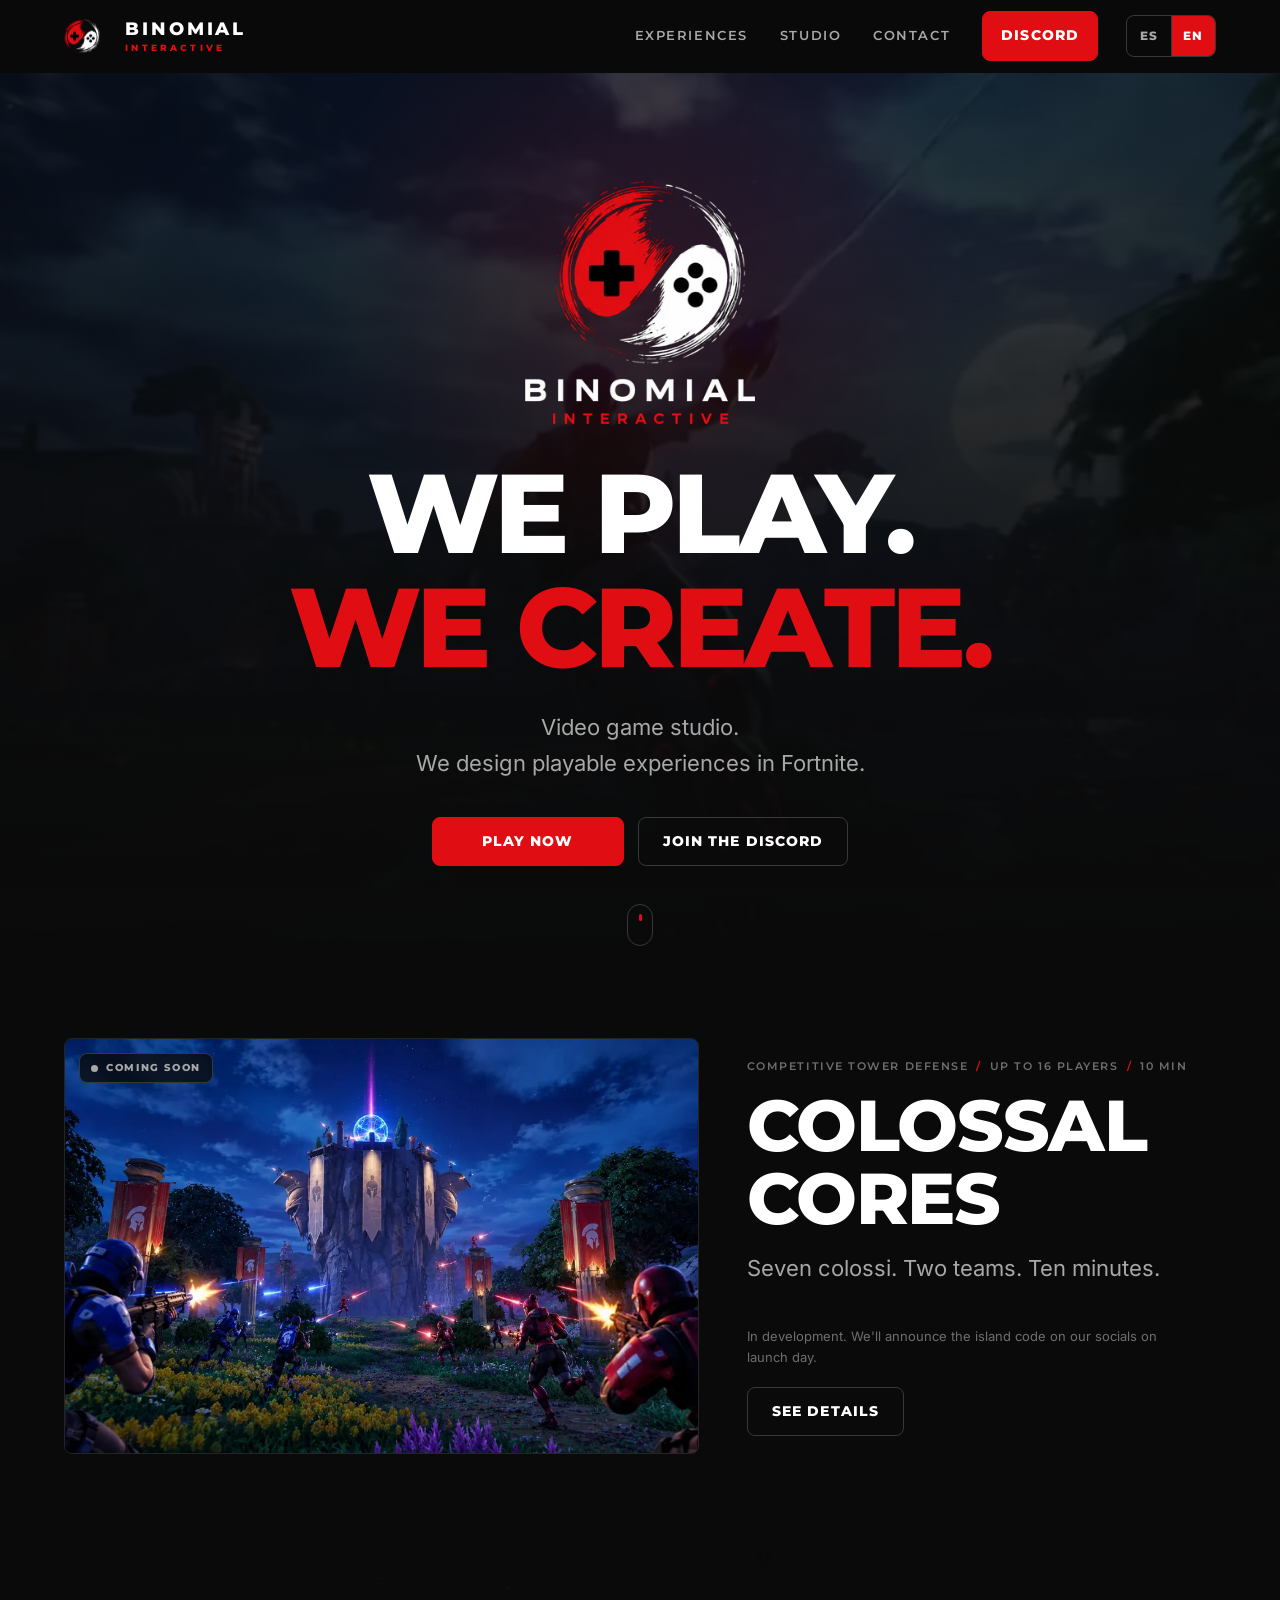
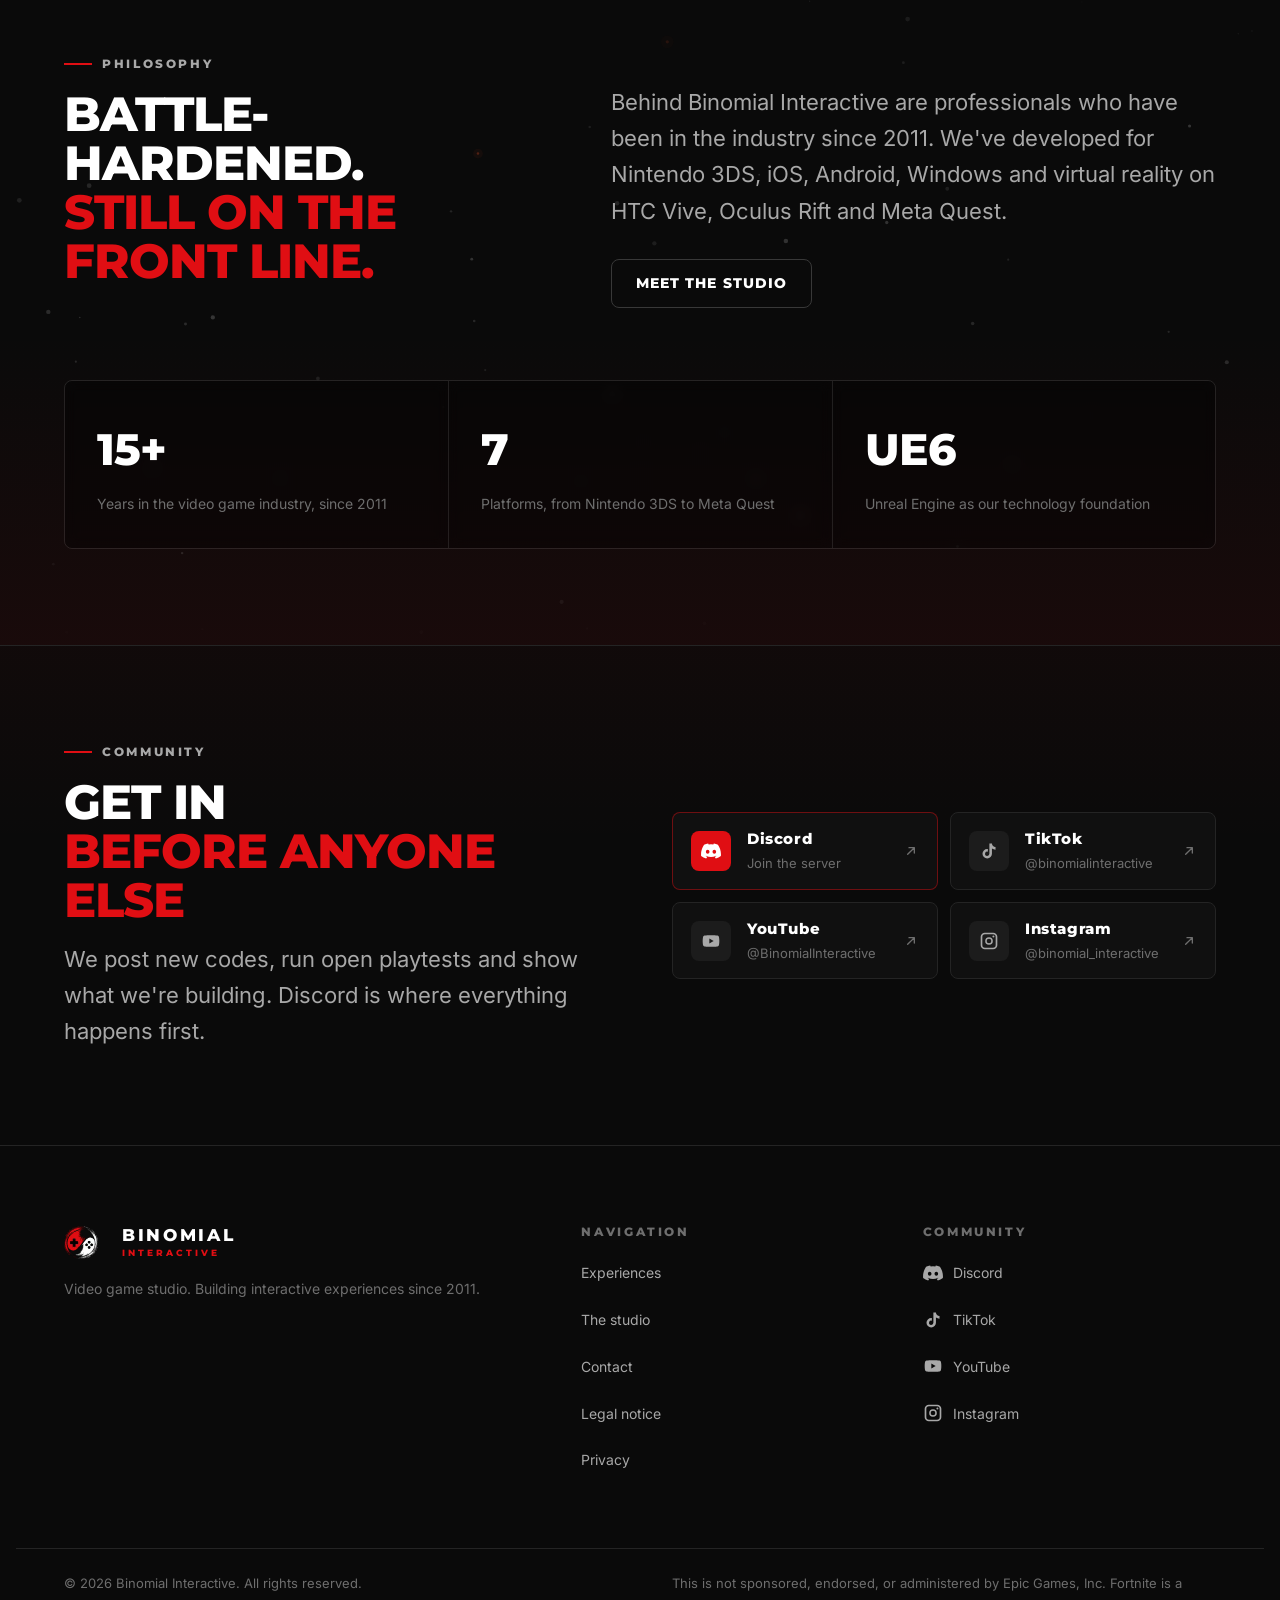
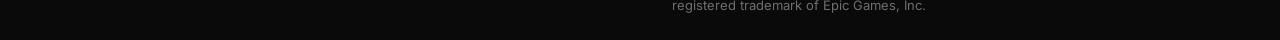
==== en/index.html @ c0b1c57b "Despliegue inicial en GitHub Pages" ====
<!DOCTYPE html><html lang="en"> <head><meta charset="utf-8"><meta name="viewport" content="width=device-width, initial-scale=1"><link rel="icon" href="/favicon.ico" sizes="32x32"><link rel="icon" href="/icon-512.png" type="image/png" sizes="512x512"><link rel="apple-touch-icon" href="/apple-touch-icon.png"><link rel="manifest" href="/site.webmanifest"><link rel="sitemap" href="/sitemap-index.xml"><meta name="generator" content="Astro v5.18.2"><title>Binomial Interactive — We play. We create.</title><meta name="description" content="Binomial Interactive is a video game studio made up of professionals working in the industry since 2011. We create playable experiences and islands in Fortnite."><link rel="canonical" href="https://binomialinteractive.com/en/"><link rel="alternate" hreflang="es" href="https://binomialinteractive.com/"><link rel="alternate" hreflang="en" href="https://binomialinteractive.com/en/"><link rel="alternate" hreflang="x-default" href="https://binomialinteractive.com/"><meta property="og:type" content="website"><meta property="og:site_name" content="Binomial Interactive"><meta property="og:locale" content="en_US"><meta property="og:title" content="Binomial Interactive — We play. We create."><meta property="og:description" content="Binomial Interactive is a video game studio made up of professionals working in the industry since 2011. We create playable experiences and islands in Fortnite."><meta property="og:url" content="https://binomialinteractive.com/en/"><meta property="og:image" content="https://binomialinteractive.com/og-default.jpg"><meta property="og:image:width" content="1200"><meta property="og:image:height" content="630"><meta property="og:image:alt" content="Binomial Interactive — We play. We create."><meta name="twitter:card" content="summary_large_image"><meta name="twitter:title" content="Binomial Interactive — We play. We create."><meta name="twitter:description" content="Binomial Interactive is a video game studio made up of professionals working in the industry since 2011. We create playable experiences and islands in Fortnite."><meta name="twitter:image" content="https://binomialinteractive.com/og-default.jpg"><meta name="theme-color" content="#0a0a0a"><script type="application/ld+json">{"@context":"https://schema.org","@type":"Organization","name":"Binomial Interactive","url":"https://binomialinteractive.com/en/","logo":"https://binomialinteractive.com/icon-512.png","description":"Binomial Interactive is a video game studio made up of professionals working in the industry since 2011. We create playable experiences and islands in Fortnite.","sameAs":["https://discord.gg/s6faMpGbCy","https://www.tiktok.com/@binomialinteractive","https://www.youtube.com/@BinomialInteractive","https://www.instagram.com/binomial_interactive/"]}</script><link rel="stylesheet" href="/_astro/aviso-legal.C3lJEKFS.css">
<style>.notice[data-astro-cid-3bkqq7wx]{background:#d8a02a17;border-bottom:1px solid rgba(216,160,42,.28);color:#f0c36a;font-size:.8125rem}.notice__inner[data-astro-cid-3bkqq7wx]{padding-block:.625rem;text-align:center;line-height:1.5}.notice[data-astro-cid-3bkqq7wx] strong[data-astro-cid-3bkqq7wx]{color:#ffd98a}code[data-astro-cid-3bkqq7wx]{font-size:.9em;padding:.05em .3em;border-radius:3px;background:#ffffff12}.com[data-astro-cid-zer2owmz]{border-top:1px solid var(--c-border);background:linear-gradient(180deg,rgba(224,14,19,.03),transparent 40%)}.com__inner[data-astro-cid-zer2owmz]{display:grid;gap:clamp(2rem,5vw,4rem);align-items:center}.com__text[data-astro-cid-zer2owmz]{display:flex;flex-direction:column;gap:1rem}.com__title[data-astro-cid-zer2owmz]{font-size:var(--fs-h2);text-transform:uppercase}.com__list[data-astro-cid-zer2owmz]{list-style:none;margin:0;padding:0;display:grid;gap:.75rem}.com__link[data-astro-cid-zer2owmz]{display:flex;align-items:center;gap:1rem;min-height:68px;padding:.875rem 1.125rem;border:1px solid var(--c-border);border-radius:var(--radius-lg);background:var(--c-bg-raised);transition:border-color .2s var(--ease),background .2s var(--ease),transform .2s var(--ease)}.com__link[data-astro-cid-zer2owmz]:hover{border-color:var(--c-accent);background:var(--c-bg-overlay);transform:translate(3px)}.com__icon[data-astro-cid-zer2owmz]{display:grid;place-items:center;width:40px;height:40px;flex:none;border-radius:var(--radius);background:#ffffff0d;color:var(--c-text-muted);transition:background .2s var(--ease),color .2s var(--ease)}.com__link[data-astro-cid-zer2owmz]:hover .com__icon[data-astro-cid-zer2owmz]{background:var(--c-accent);color:#fff}.com__meta[data-astro-cid-zer2owmz]{display:flex;flex-direction:column;gap:.1rem;min-width:0}.com__meta[data-astro-cid-zer2owmz] b[data-astro-cid-zer2owmz]{font-family:var(--font-display);font-size:.9375rem;font-weight:700;letter-spacing:.04em}.com__meta[data-astro-cid-zer2owmz] span[data-astro-cid-zer2owmz]{font-size:.8125rem;color:var(--c-text-dim);overflow:hidden;text-overflow:ellipsis;white-space:nowrap}.com__arrow[data-astro-cid-zer2owmz]{margin-left:auto;flex:none;color:var(--c-text-dim);transition:color .2s var(--ease)}.com__link[data-astro-cid-zer2owmz]:hover .com__arrow[data-astro-cid-zer2owmz]{color:var(--c-accent-hot)}.com__item--primary[data-astro-cid-zer2owmz] .com__link[data-astro-cid-zer2owmz]{border-color:#e00e1373}.com__item--primary[data-astro-cid-zer2owmz] .com__icon[data-astro-cid-zer2owmz]{background:var(--c-accent);color:#fff}@media(min-width:56rem){.com__inner[data-astro-cid-zer2owmz]{grid-template-columns:1fr 1fr}}@media(min-width:78rem){.com__list[data-astro-cid-zer2owmz]{grid-template-columns:repeat(2,minmax(0,1fr))}.com__list[data-astro-cid-zer2owmz]:has(>li:last-child:nth-child(odd)) .com__item--primary[data-astro-cid-zer2owmz]{grid-column:1 / -1}}
</style>
<link rel="stylesheet" href="/_astro/index.DWLeGtdw.css">
<style>:where([data-astro-image]){object-fit:var(--fit);object-position:var(--pos);height:auto}:where([data-astro-image=full-width]){width:100%}:where([data-astro-image=constrained]){max-width:100%}
</style>
<link rel="stylesheet" href="/_astro/index.DV5_94qG.css"></head> <body> <header class="header" data-header data-astro-cid-3ef6ksr2> <a class="skip" href="#main" data-astro-cid-3ef6ksr2>Skip to content</a> <div class="header__inner wrap" data-astro-cid-3ef6ksr2> <a href="/en/" class="header__brand" aria-label="Binomial Interactive — home" data-astro-cid-3ef6ksr2> <span class="logo" style="--logo-size:36px" data-astro-cid-tvrurpns> <img src="/_astro/isotipo-binomial.BStn-CfJ_Z2ci9l8.webp" srcset="/_astro/isotipo-binomial.BStn-CfJ_Z2ci9l8.webp 1x, /_astro/isotipo-binomial.BStn-CfJ_2q18jy.webp 2x" alt loading="eager" data-astro-cid-tvrurpns="true" decoding="async" fetchpriority="auto" width="72" height="72" class="logo__mark"> <span class="logo__text" data-astro-cid-tvrurpns> <span class="logo__name" data-astro-cid-tvrurpns>Binomial</span> <span class="logo__sub" data-astro-cid-tvrurpns>Interactive</span> </span> </span>  </a> <div class="header__actions" data-astro-cid-3ef6ksr2> <nav class="header__nav" aria-label="Main" data-astro-cid-3ef6ksr2> <a href="/en/experiences" class="header__link" data-astro-cid-3ef6ksr2> Experiences </a><a href="/en/studio" class="header__link" data-astro-cid-3ef6ksr2> Studio </a><a href="/en/studio#contact" class="header__link" data-astro-cid-3ef6ksr2> Contact </a> <a class="btn btn--primary header__cta" href="https://discord.gg/s6faMpGbCy" target="_blank" rel="noopener" data-astro-cid-3ef6ksr2>
Discord
</a> </nav> <nav class="lang" aria-label="Language" data-astro-cid-r2b4e7hz> <a class="lang__link" href="/" hreflang="es" lang="es" title="Español" data-astro-cid-r2b4e7hz> <span aria-hidden="true" data-astro-cid-r2b4e7hz>ES</span> <span class="visually-hidden" data-astro-cid-r2b4e7hz>Español</span> </a><a class="lang__link" href="/en/" hreflang="en" lang="en" aria-current="true" title="English" data-astro-cid-r2b4e7hz> <span aria-hidden="true" data-astro-cid-r2b4e7hz>EN</span> <span class="visually-hidden" data-astro-cid-r2b4e7hz>English</span> </a> </nav>  <button class="header__burger" type="button" data-menu-toggle aria-expanded="false" aria-controls="menu-movil" data-astro-cid-3ef6ksr2> <span class="visually-hidden" data-astro-cid-3ef6ksr2>Open menu</span> <span class="header__burger-bars" aria-hidden="true" data-astro-cid-3ef6ksr2></span> </button> </div> </div> <div class="menu" id="menu-movil" data-menu hidden data-astro-cid-3ef6ksr2> <nav class="menu__nav" aria-label="Main (mobile)" data-astro-cid-3ef6ksr2> <a href="/en/experiences" class="menu__link" data-astro-cid-3ef6ksr2>Experiences</a><a href="/en/studio" class="menu__link" data-astro-cid-3ef6ksr2>Studio</a><a href="/en/studio#contact" class="menu__link" data-astro-cid-3ef6ksr2>Contact</a> <a class="btn btn--primary menu__cta" href="https://discord.gg/s6faMpGbCy" target="_blank" rel="noopener" data-astro-cid-3ef6ksr2> Join the Discord </a> </nav> </div> </header>  <script type="module">const r=document.querySelector("[data-header]"),e=document.querySelector("[data-menu-toggle]"),t=document.querySelector("[data-menu]"),a=()=>{r&&r.toggleAttribute("data-scrolled",window.scrollY>8)};a();window.addEventListener("scroll",a,{passive:!0});const n=()=>{!e||!t||(e.setAttribute("aria-expanded","false"),t.hidden=!0,document.body.classList.remove("is-locked"))};e?.addEventListener("click",()=>{if(!t)return;e.getAttribute("aria-expanded")==="true"?n():(e.setAttribute("aria-expanded","true"),t.hidden=!1,document.body.classList.add("is-locked"))});t?.querySelectorAll("a").forEach(d=>d.addEventListener("click",n));document.addEventListener("keydown",d=>d.key==="Escape"&&n());matchMedia("(min-width: 62rem)").addEventListener("change",n);</script> <main id="main">   <section class="hero" data-astro-cid-bbe6dxrz> <div class="hero__bg" aria-hidden="true" data-astro-cid-bbe6dxrz> <video class="hero__video" autoplay muted loop playsinline preload="metadata" poster="/media/hero-poster.jpg?v=20261106b" data-astro-cid-bbe6dxrz> <source src="/media/hero-loop.mp4?v=20261106b" type="video/mp4" data-astro-cid-bbe6dxrz> </video> <div class="hero__scrim" data-astro-cid-bbe6dxrz></div> <div class="hero__glow" data-astro-cid-bbe6dxrz></div> </div> <div class="wrap hero__inner" data-astro-cid-bbe6dxrz> <img src="/_astro/logo-binomial.VZTL8Tnk_1DSrHl.webp" srcset="/_astro/logo-binomial.VZTL8Tnk_2OVrd.webp 280w, /_astro/logo-binomial.VZTL8Tnk_Z3zMWs.webp 560w" alt="Binomial Interactive" sizes="(min-width: 48rem) 280px, 200px" loading="eager" fetchpriority="high" data-astro-cid-bbe6dxrz="true" decoding="async" width="874" height="923" class="hero__logo"> <h1 class="hero__claim" data-astro-cid-bbe6dxrz> We play.<br data-astro-cid-bbe6dxrz> <span class="accent" data-astro-cid-bbe6dxrz>We create.</span> </h1>  <p class="hero__sub lead" data-astro-cid-bbe6dxrz>Video game studio.<br data-astro-cid-bbe6dxrz>We design playable experiences in Fortnite.</p> <div class="hero__actions" data-astro-cid-bbe6dxrz> <a class="btn btn--primary" href="/en/experiences" data-astro-cid-bbe6dxrz> Play now </a> <a class="btn" href="https://discord.gg/s6faMpGbCy" target="_blank" rel="noopener" data-astro-cid-bbe6dxrz> Join the Discord </a> </div> </div> <a class="hero__scroll" href="#destacado" aria-label="Go to the featured island" data-astro-cid-bbe6dxrz> <span data-astro-cid-bbe6dxrz></span> </a> </section>  <section class="feat section" id="destacado" data-astro-cid-64h7bkh5>  <div class="wrap" data-astro-cid-64h7bkh5> <div class="feat__grid" data-astro-cid-64h7bkh5> <div class="feat__media reveal" data-slider data-astro-cid-64h7bkh5> <a class="feat__hit" href="/en/experiences" data-astro-cid-64h7bkh5> <span class="visually-hidden" data-astro-cid-64h7bkh5>View the Colossal Cores page</span> </a> <div class="feat__track" data-slider-track data-astro-cid-64h7bkh5> <div class="feat__slide" data-astro-cid-64h7bkh5> <img src="/_astro/colossal-cores-cover.Cx8K1wTJ_Z1oxkl7.webp" srcset="/_astro/colossal-cores-cover.Cx8K1wTJ_ZWCOE7.webp 600w, /_astro/colossal-cores-cover.Cx8K1wTJ_t0q8s.webp 1200w, /_astro/colossal-cores-cover.Cx8K1wTJ_17r82n.webp 1600w" alt="Colossal Cores island image" sizes="(min-width: 62rem) 58vw, 100vw" loading="lazy" data-astro-cid-64h7bkh5="true" decoding="async" fetchpriority="auto" width="1671" height="941" class="feat__img"> </div> </div>  <span class="feat__live feat__live--soon" data-astro-cid-64h7bkh5> <i aria-hidden="true" data-astro-cid-64h7bkh5></i>Coming soon </span> </div> <div class="feat__info reveal" data-astro-cid-64h7bkh5> <p class="feat__meta" data-astro-cid-64h7bkh5> <span data-astro-cid-64h7bkh5>Competitive tower defense</span> <span aria-hidden="true" class="accent" data-astro-cid-64h7bkh5>/</span> <span data-astro-cid-64h7bkh5>Up to 16 players</span> <span aria-hidden="true" class="accent" data-astro-cid-64h7bkh5>/</span><span data-astro-cid-64h7bkh5>10 min</span> </p> <h2 class="feat__title" data-astro-cid-64h7bkh5>Colossal Cores</h2>  <p class="feat__tagline" data-astro-cid-64h7bkh5>Seven colossi. Two teams. Ten minutes.</p>  <div class="feat__countdown" data-astro-cid-64h7bkh5> <div class="countdown countdown--sm countdown--start" data-countdown="2026-11-13T20:00:00+01:00" role="timer" aria-label="Countdown to launch" hidden data-astro-cid-rice64zl> <div class="countdown__unit" data-astro-cid-rice64zl> <span class="countdown__tile" data-astro-cid-rice64zl> <span class="countdown__num" data-unit="days" data-text="00" data-astro-cid-rice64zl>00</span> </span> <span class="countdown__label" data-astro-cid-rice64zl>days</span> </div> <span class="countdown__sep" aria-hidden="true" data-astro-cid-rice64zl>:</span><div class="countdown__unit" data-astro-cid-rice64zl> <span class="countdown__tile" data-astro-cid-rice64zl> <span class="countdown__num" data-unit="hours" data-text="00" data-astro-cid-rice64zl>00</span> </span> <span class="countdown__label" data-astro-cid-rice64zl>hours</span> </div> <span class="countdown__sep" aria-hidden="true" data-astro-cid-rice64zl>:</span><div class="countdown__unit" data-astro-cid-rice64zl> <span class="countdown__tile" data-astro-cid-rice64zl> <span class="countdown__num" data-unit="minutes" data-text="00" data-astro-cid-rice64zl>00</span> </span> <span class="countdown__label" data-astro-cid-rice64zl>min</span> </div> <span class="countdown__sep" aria-hidden="true" data-astro-cid-rice64zl>:</span><div class="countdown__unit" data-astro-cid-rice64zl> <span class="countdown__tile" data-astro-cid-rice64zl> <span class="countdown__num" data-unit="seconds" data-text="00" data-astro-cid-rice64zl>00</span> </span> <span class="countdown__label" data-astro-cid-rice64zl>sec</span> </div>  </div> <script type="module">document.querySelectorAll("[data-countdown]").forEach(o=>{const s=new Date(o.dataset.countdown).getTime(),l=o.querySelectorAll("[data-unit]");let r=!0;const n=()=>{const t=Math.floor((s-Date.now())/1e3);if(t<=0)return o.hidden=!0,!1;const i=[Math.floor(t/86400),Math.floor(t%86400/3600),Math.floor(t%3600/60),t%60];return l.forEach((e,c)=>{const a=String(i[c]).padStart(2,"0");e.textContent!==a&&(e.textContent=a,e.dataset.text=a,!r&&(e.classList.remove("is-glitch"),e.offsetWidth,e.classList.add("is-glitch")))}),r=!1,o.hidden=!1,!0};if(n()){const t=setInterval(()=>n()||clearInterval(t),1e3)}});</script>  </div> <p class="feat__help feat__soon" data-astro-cid-64h7bkh5> In development. We&#39;ll announce the island code on our socials on launch day. </p> <a class="btn feat__more" href="/en/experiences" data-astro-cid-64h7bkh5>See details</a> </div> </div> </div> </section> <script type="module">const m=window.matchMedia("(prefers-reduced-motion: reduce)").matches;document.querySelectorAll("[data-slider]").forEach(t=>{const r=t.querySelector("[data-slider-track]"),c=[...t.querySelectorAll("[data-slider-dot]")];if(!r||c.length<2)return;const l=c.length,n=()=>Math.round(r.scrollLeft/r.clientWidth),a=e=>r.scrollTo({left:(e+l)%l*r.clientWidth,behavior:m?"auto":"smooth"});let s=0;if(r.addEventListener("scroll",()=>{cancelAnimationFrame(s),s=requestAnimationFrame(()=>{const e=n();c.forEach((d,h)=>h===e?d.setAttribute("aria-current","true"):d.removeAttribute("aria-current"))})}),t.querySelector("[data-slider-prev]")?.addEventListener("click",()=>a(n()-1)),t.querySelector("[data-slider-next]")?.addEventListener("click",()=>a(n()+1)),c.forEach((e,d)=>e.addEventListener("click",()=>a(d))),r.addEventListener("keydown",e=>{e.key==="ArrowLeft"&&(e.preventDefault(),a(n()-1)),e.key==="ArrowRight"&&(e.preventDefault(),a(n()+1))}),m)return;let i=0,o=!1;const u=()=>{clearInterval(i),o||(i=window.setInterval(()=>!document.hidden&&a(n()+1),5e3))},v=()=>clearInterval(i),f=()=>{o=!0,v()};t.addEventListener("mouseenter",v),t.addEventListener("mouseleave",u),t.addEventListener("pointerdown",f),t.addEventListener("focusin",f),u()});</script> <section class="phi section" data-astro-cid-iaxkagjk> <canvas class="embers" aria-hidden="true" data-embers data-astro-cid-nwoirqa2></canvas> <script type="module">document.querySelectorAll("[data-embers]").forEach(o=>{const a=o.getContext("2d");if(!a)return;const c=matchMedia("(prefers-reduced-motion: reduce)").matches;let i=0,n=0,s=[];const f=e=>{const r=Math.random()<.14;return{x:Math.random()*i,y:e,vy:.12+Math.random()*.3,r:r?.9+Math.random()*1.3:.7+Math.random()*1.7,a:r?.28+Math.random()*.3:.12+Math.random()*.2,fase:Math.random()*Math.PI*2,vf:.006+Math.random()*.012,brasa:r}},g=()=>{const e=Math.min(devicePixelRatio||1,2);i=o.clientWidth,n=o.clientHeight,o.width=Math.round(i*e),o.height=Math.round(n*e),a.setTransform(e,0,0,e,0,0);const r=Math.min(60,Math.round(i*n/15e3));s=Array.from({length:r},()=>f(Math.random()*n))};let h=0;const M=(e=performance.now())=>{const r=h?Math.min(50,e-h)/16.67:1;h=e,a.clearRect(0,0,i,n);for(let l=0;l<s.length;l++){const t=s[l];c||(t.y-=t.vy*r,t.fase+=t.vf*r,t.x+=Math.sin(t.fase)*.25*r,t.y<-10&&(s[l]=f(n+10)));const y=Math.min(1,t.y/(n*.2),(n-t.y)/(n*.2)),p=t.brasa?.6+Math.sin(t.fase*6)*.4:1;a.globalAlpha=Math.max(0,t.a*y*p),a.fillStyle=t.brasa?"#ff5a2a":"#9a9a9a",a.beginPath(),a.arc(t.x,t.y,t.r,0,Math.PI*2),a.fill(),t.brasa&&(a.globalAlpha*=.18,a.beginPath(),a.arc(t.x,t.y,t.r*4,0,Math.PI*2),a.fill())}a.globalAlpha=1};let m=!1,d=0;const b=e=>{M(e),d=m&&!document.hidden?requestAnimationFrame(b):0,d||(h=0)},u=()=>{!c&&m&&!document.hidden&&!d&&(d=requestAnimationFrame(b))};new ResizeObserver(()=>{g(),M()}).observe(o),new IntersectionObserver(([e])=>{m=e.isIntersecting,u()}).observe(o),document.addEventListener("visibilitychange",u)});</script>  <div class="wrap" data-astro-cid-iaxkagjk>  <p class="eyebrow phi__eyebrow reveal" data-astro-cid-iaxkagjk>Philosophy</p> <div class="phi__grid" data-astro-cid-iaxkagjk> <div class="phi__intro reveal" data-astro-cid-iaxkagjk> <h2 class="phi__title" data-astro-cid-iaxkagjk> Battle-hardened.<br data-astro-cid-iaxkagjk> <span class="accent" data-astro-cid-iaxkagjk>Still on the front line.</span> </h2> </div> <div class="phi__body reveal" data-astro-cid-iaxkagjk> <p class="lead" data-astro-cid-iaxkagjk>Behind Binomial Interactive are professionals who have been in the industry since 2011. We&#39;ve developed for Nintendo 3DS, iOS, Android, Windows and virtual reality on HTC Vive, Oculus Rift and Meta Quest.</p> <a class="btn phi__cta" href="/en/studio" data-astro-cid-iaxkagjk>Meet the studio</a> </div> </div> <dl class="phi__stats reveal" data-astro-cid-iaxkagjk> <div class="phi__stat" data-astro-cid-iaxkagjk> <dt data-astro-cid-iaxkagjk>15+</dt> <dd data-astro-cid-iaxkagjk>Years in the video game industry, since 2011</dd> </div><div class="phi__stat" data-astro-cid-iaxkagjk> <dt data-astro-cid-iaxkagjk>7</dt> <dd data-astro-cid-iaxkagjk>Platforms, from Nintendo 3DS to Meta Quest</dd> </div><div class="phi__stat" data-astro-cid-iaxkagjk> <dt data-astro-cid-iaxkagjk>UE6</dt> <dd data-astro-cid-iaxkagjk>Unreal Engine as our technology foundation</dd> </div> </dl> </div> </section>  <section class="com section" id="comunidad" data-astro-cid-zer2owmz> <div class="wrap com__inner" data-astro-cid-zer2owmz> <div class="com__text reveal" data-astro-cid-zer2owmz> <p class="eyebrow" data-astro-cid-zer2owmz>Community</p> <h2 class="com__title" data-astro-cid-zer2owmz>Get in<br data-astro-cid-zer2owmz><span class="accent" data-astro-cid-zer2owmz>before anyone else</span></h2> <p class="lead" data-astro-cid-zer2owmz>We post new codes, run open playtests and show what we&#39;re building. Discord is where everything happens first.</p> </div> <ul class="com__list reveal" data-astro-cid-zer2owmz> <li class="com__item--primary" data-astro-cid-zer2owmz> <a class="com__link" href="https://discord.gg/s6faMpGbCy" target="_blank" rel="noopener" data-astro-cid-zer2owmz> <span class="com__icon" data-astro-cid-zer2owmz><svg viewBox="0 0 24 24" width="20" height="20" fill="currentColor" aria-hidden="true" focusable="false"><path d="M20.317 4.369A19.79 19.79 0 0 0 15.432 3a13.9 13.9 0 0 0-.617 1.269 18.29 18.29 0 0 0-5.63 0A13.2 13.2 0 0 0 8.56 3a19.74 19.74 0 0 0-4.885 1.372C.567 9.046-.272 13.6.147 18.09a19.9 19.9 0 0 0 6.056 3.058c.488-.665.922-1.372 1.296-2.114a12.9 12.9 0 0 1-2.04-.978c.171-.125.339-.256.5-.39a14.2 14.2 0 0 0 12.083 0c.163.14.331.27.5.39-.652.383-1.336.71-2.045.98.374.74.808 1.447 1.296 2.112a19.8 19.8 0 0 0 6.058-3.057c.5-5.2-.838-9.717-3.534-13.723ZM8.02 15.331c-1.183 0-2.157-1.085-2.157-2.42 0-1.332.955-2.42 2.157-2.42s2.176 1.088 2.157 2.42c0 1.335-.955 2.42-2.157 2.42Zm7.975 0c-1.183 0-2.157-1.085-2.157-2.42 0-1.332.955-2.42 2.157-2.42s2.176 1.088 2.157 2.42c0 1.335-.955 2.42-2.157 2.42Z"></path></svg></span> <span class="com__meta" data-astro-cid-zer2owmz> <b data-astro-cid-zer2owmz>Discord</b> <span data-astro-cid-zer2owmz>Join the server</span> </span> <svg class="com__arrow" viewBox="0 0 24 24" width="16" height="16" fill="none" stroke="currentColor" stroke-width="2" stroke-linecap="round" stroke-linejoin="round" aria-hidden="true" data-astro-cid-zer2owmz> <path d="M7 17 17 7M9 7h8v8" data-astro-cid-zer2owmz></path> </svg> </a> </li><li data-astro-cid-zer2owmz> <a class="com__link" href="https://www.tiktok.com/@binomialinteractive" target="_blank" rel="noopener" data-astro-cid-zer2owmz> <span class="com__icon" data-astro-cid-zer2owmz><svg viewBox="0 0 24 24" width="20" height="20" fill="currentColor" aria-hidden="true" focusable="false"><path d="M16.6 5.82A4.28 4.28 0 0 1 15.54 3h-3.09v12.4a2.59 2.59 0 0 1-2.59 2.5 2.59 2.59 0 1 1 .77-5.06V9.7a5.67 5.67 0 0 0-.77-.05 5.67 5.67 0 1 0 5.67 5.67V9.01a7.35 7.35 0 0 0 4.29 1.37V7.29a4.29 4.29 0 0 1-3.22-1.47Z"></path></svg></span> <span class="com__meta" data-astro-cid-zer2owmz> <b data-astro-cid-zer2owmz>TikTok</b> <span data-astro-cid-zer2owmz>@binomialinteractive</span> </span> <svg class="com__arrow" viewBox="0 0 24 24" width="16" height="16" fill="none" stroke="currentColor" stroke-width="2" stroke-linecap="round" stroke-linejoin="round" aria-hidden="true" data-astro-cid-zer2owmz> <path d="M7 17 17 7M9 7h8v8" data-astro-cid-zer2owmz></path> </svg> </a> </li><li data-astro-cid-zer2owmz> <a class="com__link" href="https://www.youtube.com/@BinomialInteractive" target="_blank" rel="noopener" data-astro-cid-zer2owmz> <span class="com__icon" data-astro-cid-zer2owmz><svg viewBox="0 0 24 24" width="20" height="20" fill="currentColor" aria-hidden="true" focusable="false"><path d="M21.58 7.19a2.51 2.51 0 0 0-1.77-1.78C18.25 5 12 5 12 5s-6.25 0-7.81.42A2.51 2.51 0 0 0 2.42 7.2 26.1 26.1 0 0 0 2 12a26.1 26.1 0 0 0 .42 4.81 2.51 2.51 0 0 0 1.77 1.77C5.75 19 12 19 12 19s6.25 0 7.81-.42a2.51 2.51 0 0 0 1.77-1.77A26.1 26.1 0 0 0 22 12a26.1 26.1 0 0 0-.42-4.81ZM10 15.02V8.98L15.2 12 10 15.02Z"></path></svg></span> <span class="com__meta" data-astro-cid-zer2owmz> <b data-astro-cid-zer2owmz>YouTube</b> <span data-astro-cid-zer2owmz>@BinomialInteractive</span> </span> <svg class="com__arrow" viewBox="0 0 24 24" width="16" height="16" fill="none" stroke="currentColor" stroke-width="2" stroke-linecap="round" stroke-linejoin="round" aria-hidden="true" data-astro-cid-zer2owmz> <path d="M7 17 17 7M9 7h8v8" data-astro-cid-zer2owmz></path> </svg> </a> </li><li data-astro-cid-zer2owmz> <a class="com__link" href="https://www.instagram.com/binomial_interactive/" target="_blank" rel="noopener" data-astro-cid-zer2owmz> <span class="com__icon" data-astro-cid-zer2owmz><svg viewBox="0 0 24 24" width="20" height="20" fill="currentColor" aria-hidden="true" focusable="false"><path d="M7 2h10a5 5 0 0 1 5 5v10a5 5 0 0 1-5 5H7a5 5 0 0 1-5-5V7a5 5 0 0 1 5-5ZM7.2 4A3.2 3.2 0 0 0 4 7.2v9.6A3.2 3.2 0 0 0 7.2 20h9.6a3.2 3.2 0 0 0 3.2-3.2V7.2A3.2 3.2 0 0 0 16.8 4ZM12 7.4a4.6 4.6 0 1 1 0 9.2 4.6 4.6 0 0 1 0-9.2Zm0 1.8a2.8 2.8 0 1 0 0 5.6 2.8 2.8 0 0 0 0-5.6Zm5.3-3.7a1.2 1.2 0 1 1 0 2.4 1.2 1.2 0 0 1 0-2.4Z" fill-rule="evenodd"></path></svg></span> <span class="com__meta" data-astro-cid-zer2owmz> <b data-astro-cid-zer2owmz>Instagram</b> <span data-astro-cid-zer2owmz>@binomial_interactive</span> </span> <svg class="com__arrow" viewBox="0 0 24 24" width="16" height="16" fill="none" stroke="currentColor" stroke-width="2" stroke-linecap="round" stroke-linejoin="round" aria-hidden="true" data-astro-cid-zer2owmz> <path d="M7 17 17 7M9 7h8v8" data-astro-cid-zer2owmz></path> </svg> </a> </li> </ul> </div> </section>   </main> <footer class="footer" data-astro-cid-sz7xmlte> <div class="wrap footer__inner" data-astro-cid-sz7xmlte> <div class="footer__brand" data-astro-cid-sz7xmlte> <span class="logo" style="--logo-size:34px" data-astro-cid-tvrurpns> <img src="/_astro/isotipo-binomial.BStn-CfJ_ZvyXxh.webp" srcset="/_astro/isotipo-binomial.BStn-CfJ_ZvyXxh.webp 1x, /_astro/isotipo-binomial.BStn-CfJ_14VVgh.webp 2x" alt loading="eager" data-astro-cid-tvrurpns="true" decoding="async" fetchpriority="auto" width="68" height="68" class="logo__mark"> <span class="logo__text" data-astro-cid-tvrurpns> <span class="logo__name" data-astro-cid-tvrurpns>Binomial</span> <span class="logo__sub" data-astro-cid-tvrurpns>Interactive</span> </span> </span>  <p class="footer__note" data-astro-cid-sz7xmlte> Video game studio. Building interactive experiences since 2011. </p> </div> <nav class="footer__nav" aria-label="Footer" data-astro-cid-sz7xmlte> <h2 class="footer__title" data-astro-cid-sz7xmlte>Navigation</h2> <a href="/en/experiences" data-astro-cid-sz7xmlte>Experiences</a> <a href="/en/studio" data-astro-cid-sz7xmlte>The studio</a> <a href="/en/studio#contact" data-astro-cid-sz7xmlte>Contact</a> <a href="/en/legal-notice" data-astro-cid-sz7xmlte>Legal notice</a> <a href="/en/privacy" data-astro-cid-sz7xmlte>Privacy</a> </nav> <div class="footer__nav" data-astro-cid-sz7xmlte> <h2 class="footer__title" data-astro-cid-sz7xmlte>Community</h2> <a href="https://discord.gg/s6faMpGbCy" target="_blank" rel="noopener" class="footer__social" data-astro-cid-sz7xmlte> <svg viewBox="0 0 24 24" width="20" height="20" fill="currentColor" aria-hidden="true" focusable="false"><path d="M20.317 4.369A19.79 19.79 0 0 0 15.432 3a13.9 13.9 0 0 0-.617 1.269 18.29 18.29 0 0 0-5.63 0A13.2 13.2 0 0 0 8.56 3a19.74 19.74 0 0 0-4.885 1.372C.567 9.046-.272 13.6.147 18.09a19.9 19.9 0 0 0 6.056 3.058c.488-.665.922-1.372 1.296-2.114a12.9 12.9 0 0 1-2.04-.978c.171-.125.339-.256.5-.39a14.2 14.2 0 0 0 12.083 0c.163.14.331.27.5.39-.652.383-1.336.71-2.045.98.374.74.808 1.447 1.296 2.112a19.8 19.8 0 0 0 6.058-3.057c.5-5.2-.838-9.717-3.534-13.723ZM8.02 15.331c-1.183 0-2.157-1.085-2.157-2.42 0-1.332.955-2.42 2.157-2.42s2.176 1.088 2.157 2.42c0 1.335-.955 2.42-2.157 2.42Zm7.975 0c-1.183 0-2.157-1.085-2.157-2.42 0-1.332.955-2.42 2.157-2.42s2.176 1.088 2.157 2.42c0 1.335-.955 2.42-2.157 2.42Z"></path></svg> Discord </a><a href="https://www.tiktok.com/@binomialinteractive" target="_blank" rel="noopener" class="footer__social" data-astro-cid-sz7xmlte> <svg viewBox="0 0 24 24" width="20" height="20" fill="currentColor" aria-hidden="true" focusable="false"><path d="M16.6 5.82A4.28 4.28 0 0 1 15.54 3h-3.09v12.4a2.59 2.59 0 0 1-2.59 2.5 2.59 2.59 0 1 1 .77-5.06V9.7a5.67 5.67 0 0 0-.77-.05 5.67 5.67 0 1 0 5.67 5.67V9.01a7.35 7.35 0 0 0 4.29 1.37V7.29a4.29 4.29 0 0 1-3.22-1.47Z"></path></svg> TikTok </a><a href="https://www.youtube.com/@BinomialInteractive" target="_blank" rel="noopener" class="footer__social" data-astro-cid-sz7xmlte> <svg viewBox="0 0 24 24" width="20" height="20" fill="currentColor" aria-hidden="true" focusable="false"><path d="M21.58 7.19a2.51 2.51 0 0 0-1.77-1.78C18.25 5 12 5 12 5s-6.25 0-7.81.42A2.51 2.51 0 0 0 2.42 7.2 26.1 26.1 0 0 0 2 12a26.1 26.1 0 0 0 .42 4.81 2.51 2.51 0 0 0 1.77 1.77C5.75 19 12 19 12 19s6.25 0 7.81-.42a2.51 2.51 0 0 0 1.77-1.77A26.1 26.1 0 0 0 22 12a26.1 26.1 0 0 0-.42-4.81ZM10 15.02V8.98L15.2 12 10 15.02Z"></path></svg> YouTube </a><a href="https://www.instagram.com/binomial_interactive/" target="_blank" rel="noopener" class="footer__social" data-astro-cid-sz7xmlte> <svg viewBox="0 0 24 24" width="20" height="20" fill="currentColor" aria-hidden="true" focusable="false"><path d="M7 2h10a5 5 0 0 1 5 5v10a5 5 0 0 1-5 5H7a5 5 0 0 1-5-5V7a5 5 0 0 1 5-5ZM7.2 4A3.2 3.2 0 0 0 4 7.2v9.6A3.2 3.2 0 0 0 7.2 20h9.6a3.2 3.2 0 0 0 3.2-3.2V7.2A3.2 3.2 0 0 0 16.8 4ZM12 7.4a4.6 4.6 0 1 1 0 9.2 4.6 4.6 0 0 1 0-9.2Zm0 1.8a2.8 2.8 0 1 0 0 5.6 2.8 2.8 0 0 0 0-5.6Zm5.3-3.7a1.2 1.2 0 1 1 0 2.4 1.2 1.2 0 0 1 0-2.4Z" fill-rule="evenodd"></path></svg> Instagram </a> </div> </div> <div class="wrap footer__legal" data-astro-cid-sz7xmlte> <p data-astro-cid-sz7xmlte>&copy; 2026 Binomial Interactive. All rights reserved.</p> <p class="footer__disclaimer" data-astro-cid-sz7xmlte>This is not sponsored, endorsed, or administered by Epic Games, Inc. Fortnite is a registered trademark of Epic Games, Inc.</p> </div> </footer>  <script type="module">const r=document.querySelectorAll(".reveal");if(!("IntersectionObserver"in window))r.forEach(e=>e.classList.add("is-visible"));else{const e=new IntersectionObserver(s=>{s.forEach(i=>{i.isIntersecting&&(i.target.classList.add("is-visible"),e.unobserve(i.target))})},{rootMargin:"0px 0px -12% 0px",threshold:.06});r.forEach(s=>e.observe(s))}</script> </body> </html>
---- _astro/aviso-legal.C3lJEKFS.css ----
@font-face{font-family:Montserrat;font-style:normal;font-display:swap;font-weight:600;src:url(/_astro/montserrat-latin-600-normal.UVxSCcoG.woff2) format("woff2"),url(/_astro/montserrat-latin-600-normal.CdhFl4lI.woff) format("woff")}@font-face{font-family:Montserrat;font-style:normal;font-display:swap;font-weight:800;src:url(/_astro/montserrat-latin-800-normal.axpkC1rd.woff2) format("woff2"),url(/_astro/montserrat-latin-800-normal.C3dfDxXV.woff) format("woff")}@font-face{font-family:Inter Variable;font-style:normal;font-display:swap;font-weight:100 900;src:url(/_astro/inter-cyrillic-ext-wght-normal.BOeWTOD4.woff2) format("woff2-variations");unicode-range:U+0460-052F,U+1C80-1C8A,U+20B4,U+2DE0-2DFF,U+A640-A69F,U+FE2E-FE2F}@font-face{font-family:Inter Variable;font-style:normal;font-display:swap;font-weight:100 900;src:url(/_astro/inter-cyrillic-wght-normal.DqGufNeO.woff2) format("woff2-variations");unicode-range:U+0301,U+0400-045F,U+0490-0491,U+04B0-04B1,U+2116}@font-face{font-family:Inter Variable;font-style:normal;font-display:swap;font-weight:100 900;src:url(/_astro/inter-greek-ext-wght-normal.DlzME5K_.woff2) format("woff2-variations");unicode-range:U+1F00-1FFF}@font-face{font-family:Inter Variable;font-style:normal;font-display:swap;font-weight:100 900;src:url(/_astro/inter-greek-wght-normal.CkhJZR-_.woff2) format("woff2-variations");unicode-range:U+0370-0377,U+037A-037F,U+0384-038A,U+038C,U+038E-03A1,U+03A3-03FF}@font-face{font-family:Inter Variable;font-style:normal;font-display:swap;font-weight:100 900;src:url(/_astro/inter-vietnamese-wght-normal.CBcvBZtf.woff2) format("woff2-variations");unicode-range:U+0102-0103,U+0110-0111,U+0128-0129,U+0168-0169,U+01A0-01A1,U+01AF-01B0,U+0300-0301,U+0303-0304,U+0308-0309,U+0323,U+0329,U+1EA0-1EF9,U+20AB}@font-face{font-family:Inter Variable;font-style:normal;font-display:swap;font-weight:100 900;src:url(/_astro/inter-latin-ext-wght-normal.DO1Apj_S.woff2) format("woff2-variations");unicode-range:U+0100-02BA,U+02BD-02C5,U+02C7-02CC,U+02CE-02D7,U+02DD-02FF,U+0304,U+0308,U+0329,U+1D00-1DBF,U+1E00-1E9F,U+1EF2-1EFF,U+2020,U+20A0-20AB,U+20AD-20C0,U+2113,U+2C60-2C7F,U+A720-A7FF}@font-face{font-family:Inter Variable;font-style:normal;font-display:swap;font-weight:100 900;src:url(/_astro/inter-latin-wght-normal.Dx4kXJAl.woff2) format("woff2-variations");unicode-range:U+0000-00FF,U+0131,U+0152-0153,U+02BB-02BC,U+02C6,U+02DA,U+02DC,U+0304,U+0308,U+0329,U+2000-206F,U+20AC,U+2122,U+2191,U+2193,U+2212,U+2215,U+FEFF,U+FFFD}:root{--c-bg: #0a0a0a;--c-bg-raised: #101010;--c-bg-overlay: #141414;--c-border: #242424;--c-border-strong: #383838;--c-text: #ffffff;--c-text-muted: #a8a8a8;--c-text-dim: #6e6e6e;--c-accent: #e00e13;--c-accent-hot: #ff2a2f;--c-accent-deep: #8e0a0d;--c-accent-glow: rgba(224, 14, 19, .32);--c-team-red: var(--c-accent);--c-team-blue: #2b7fff;--c-parchment: #f3e6c4;--c-parchment-edge: #b99a62;--c-ink: #3a2816;--c-ink-muted: #6a5032;--c-map-gold: #f2c14e;--c-map-gold-glow: rgba(255, 196, 64, .75);--c-health: #3fbf7f;--font-display: "Montserrat", system-ui, -apple-system, "Segoe UI", sans-serif;--font-body: "Inter Variable", "Inter", system-ui, -apple-system, "Segoe UI", sans-serif;--fs-hero: clamp(2.75rem, 11vw, 7rem);--fs-h1: clamp(2.25rem, 7vw, 4.5rem);--fs-h2: clamp(1.75rem, 4.5vw, 3rem);--fs-h3: clamp(1.25rem, 2.5vw, 1.75rem);--fs-lead: clamp(1.05rem, 2vw, 1.375rem);--fs-body: 1rem;--fs-small: .875rem;--fs-eyebrow: .75rem;--space-section: clamp(3.5rem, 8vw, 6rem);--gutter: clamp(1.25rem, 5vw, 3rem);--maxw: 78rem;--maxw-text: 44rem;--radius: 8px;--radius-lg: 8px;--ease: cubic-bezier(.22, .61, .36, 1);--header-h: 4.5rem}*,*:before,*:after{box-sizing:border-box}html{scroll-behavior:smooth;scroll-padding-top:calc(var(--header-h) + 1rem);-webkit-text-size-adjust:100%}body{margin:0;background:var(--c-bg);color:var(--c-text);font-family:var(--font-body);font-size:var(--fs-body);line-height:1.65;-webkit-font-smoothing:antialiased;text-rendering:optimizeLegibility;overflow-x:hidden}body.is-locked{overflow:hidden}h1,h2,h3,h4{font-family:var(--font-display);font-weight:800;line-height:1.02;letter-spacing:-.02em;margin:0;text-wrap:balance}p{margin:0;text-wrap:pretty}a{color:inherit;text-decoration:none}img,video,svg{display:block;max-width:100%;height:auto}button,input,textarea,select{font:inherit;color:inherit}:focus-visible{outline:2px solid var(--c-accent-hot);outline-offset:3px;border-radius:2px}::selection{background:var(--c-accent);color:#fff}.wrap{width:100%;max-width:var(--maxw);margin-inline:auto;padding-inline:var(--gutter)}.section{padding-block:var(--space-section)}.stack>*+*{margin-top:var(--stack-gap, 1.25rem)}.visually-hidden{position:absolute;width:1px;height:1px;padding:0;margin:-1px;overflow:hidden;clip-path:inset(50%);white-space:nowrap}.eyebrow{display:inline-flex;align-items:center;gap:.625rem;font-family:var(--font-display);font-size:var(--fs-eyebrow);font-weight:700;letter-spacing:.22em;text-transform:uppercase;color:var(--c-text-muted)}.eyebrow:before{content:"";width:1.75rem;height:2px;background:var(--c-accent)}.lead{font-size:var(--fs-lead);color:var(--c-text-muted);max-width:var(--maxw-text)}.accent{color:var(--c-accent)}.btn{--btn-bg: transparent;--btn-fg: var(--c-text);--btn-bd: var(--c-border-strong);display:inline-flex;align-items:center;justify-content:center;gap:.625rem;min-height:3rem;padding:.75rem 1.5rem;background:var(--btn-bg);color:var(--btn-fg);border:1px solid var(--btn-bd);border-radius:var(--radius);font-family:var(--font-display);font-size:var(--fs-small);font-weight:700;letter-spacing:.08em;text-transform:uppercase;cursor:pointer;transition:background .2s var(--ease),border-color .2s var(--ease),color .2s var(--ease),transform .12s var(--ease)}.btn:hover{--btn-bd: var(--c-accent);color:var(--c-accent-hot)}.btn:active{transform:translateY(1px)}.btn--primary{--btn-bg: var(--c-accent);--btn-bd: var(--c-accent);color:#fff}.btn--primary:hover{--btn-bg: var(--c-accent-hot);--btn-bd: var(--c-accent-hot);color:#fff}.panel{border:1px solid var(--c-border);border-radius:var(--radius-lg);background:var(--c-bg-raised)}.reveal{opacity:0;transform:translateY(18px);transition:opacity .7s var(--ease),transform .7s var(--ease)}.reveal.is-visible{opacity:1;transform:none}@media(prefers-reduced-motion:reduce){html{scroll-behavior:auto}.reveal{opacity:1;transform:none;transition:none}*,*:before,*:after{animation-duration:.01ms!important;animation-iteration-count:1!important;transition-duration:.01ms!important}}.logo[data-astro-cid-tvrurpns]{display:inline-flex;align-items:center;gap:.7em;font-size:var(--logo-size);line-height:1}.logo__mark[data-astro-cid-tvrurpns]{width:var(--logo-size);height:auto;flex:none}.logo__text[data-astro-cid-tvrurpns]{display:flex;flex-direction:column;gap:.14em;font-family:var(--font-display);font-weight:800}.logo__name[data-astro-cid-tvrurpns]{font-size:.5em;letter-spacing:.16em;text-transform:uppercase;color:var(--c-text)}.logo__sub[data-astro-cid-tvrurpns]{font-size:.26em;letter-spacing:.34em;text-transform:uppercase;color:var(--c-accent)}.lang[data-astro-cid-r2b4e7hz]{display:inline-flex;align-items:center;border:1px solid var(--c-border-strong);border-radius:var(--radius);overflow:hidden}.lang__link[data-astro-cid-r2b4e7hz]{display:grid;place-items:center;min-width:2.75rem;min-height:2.75rem;padding-inline:.5rem;font-family:var(--font-display);font-size:.75rem;font-weight:700;letter-spacing:.12em;color:var(--c-text-muted);transition:color .2s var(--ease),background .2s var(--ease)}.lang__link[data-astro-cid-r2b4e7hz]+.lang__link[data-astro-cid-r2b4e7hz]{border-left:1px solid var(--c-border-strong)}.lang__link[data-astro-cid-r2b4e7hz]:hover{color:var(--c-text)}.lang__link[data-astro-cid-r2b4e7hz][aria-current=true]{color:var(--c-text);background:var(--c-accent)}@media(min-width:62rem){.lang__link[data-astro-cid-r2b4e7hz]{min-height:2.5rem}}.skip[data-astro-cid-3ef6ksr2]{position:absolute;left:50%;top:0;transform:translate(-50%,-120%);padding:.75rem 1.25rem;border-radius:var(--radius);background:var(--c-accent);color:#fff;font-size:var(--fs-small);font-weight:600;z-index:100;transition:transform .2s var(--ease)}.skip[data-astro-cid-3ef6ksr2]:focus-visible{transform:translate(-50%)}.header[data-astro-cid-3ef6ksr2]{position:sticky;top:0;z-index:50;background:color-mix(in srgb,var(--c-bg) 82%,transparent);backdrop-filter:blur(14px);border-bottom:1px solid transparent;transition:border-color .3s var(--ease),background .3s var(--ease)}.header[data-astro-cid-3ef6ksr2][data-scrolled]{border-bottom-color:var(--c-border);background:color-mix(in srgb,var(--c-bg) 94%,transparent)}.header__inner[data-astro-cid-3ef6ksr2]{display:flex;align-items:center;justify-content:space-between;gap:1.5rem;min-height:var(--header-h)}.header__brand[data-astro-cid-3ef6ksr2]{display:inline-flex;transition:opacity .2s var(--ease)}.header__brand[data-astro-cid-3ef6ksr2]:hover{opacity:.82}.header__actions[data-astro-cid-3ef6ksr2]{display:flex;align-items:center;gap:1rem}.header__nav[data-astro-cid-3ef6ksr2]{display:none;align-items:center;gap:2rem}.header__link[data-astro-cid-3ef6ksr2]{position:relative;font-family:var(--font-display);font-size:.8125rem;font-weight:600;letter-spacing:.12em;text-transform:uppercase;color:var(--c-text-muted);padding-block:.5rem;transition:color .2s var(--ease)}.header__link[data-astro-cid-3ef6ksr2]:after{content:"";position:absolute;left:0;bottom:0;width:0;height:2px;background:var(--c-accent);transition:width .25s var(--ease)}.header__link[data-astro-cid-3ef6ksr2]:hover,.header__link[data-astro-cid-3ef6ksr2][aria-current=page]{color:var(--c-text)}.header__link[data-astro-cid-3ef6ksr2]:hover:after,.header__link[data-astro-cid-3ef6ksr2][aria-current=page]:after{width:100%}.header__cta[data-astro-cid-3ef6ksr2]{min-height:2.5rem;padding-inline:1.125rem}.header__burger[data-astro-cid-3ef6ksr2]{display:grid;place-items:center;width:48px;height:48px;margin-right:-.75rem;background:none;border:0;cursor:pointer}.header__burger-bars[data-astro-cid-3ef6ksr2],.header__burger-bars[data-astro-cid-3ef6ksr2]:before,.header__burger-bars[data-astro-cid-3ef6ksr2]:after{display:block;width:22px;height:2px;background:var(--c-text);transition:transform .25s var(--ease),opacity .2s var(--ease)}.header__burger-bars[data-astro-cid-3ef6ksr2]:before,.header__burger-bars[data-astro-cid-3ef6ksr2]:after{content:"";position:absolute}.header__burger-bars[data-astro-cid-3ef6ksr2]:before{transform:translateY(-7px)}.header__burger-bars[data-astro-cid-3ef6ksr2]:after{transform:translateY(7px)}.header__burger[data-astro-cid-3ef6ksr2][aria-expanded=true] .header__burger-bars[data-astro-cid-3ef6ksr2]{background:transparent}.header__burger[data-astro-cid-3ef6ksr2][aria-expanded=true] .header__burger-bars[data-astro-cid-3ef6ksr2]:before{transform:rotate(45deg)}.header__burger[data-astro-cid-3ef6ksr2][aria-expanded=true] .header__burger-bars[data-astro-cid-3ef6ksr2]:after{transform:rotate(-45deg)}.menu[data-astro-cid-3ef6ksr2]{border-top:1px solid var(--c-border);background:var(--c-bg)}.menu[data-astro-cid-3ef6ksr2][hidden]{display:none}.menu__nav[data-astro-cid-3ef6ksr2]{display:flex;flex-direction:column;padding:1rem var(--gutter) 2rem}.menu__link[data-astro-cid-3ef6ksr2]{padding:1.125rem 0;border-bottom:1px solid var(--c-border);font-family:var(--font-display);font-size:1.125rem;font-weight:700;letter-spacing:.04em}.menu__cta[data-astro-cid-3ef6ksr2]{margin-top:1.75rem;width:100%}@media(min-width:62rem){.header__nav[data-astro-cid-3ef6ksr2]{display:flex}.header__actions[data-astro-cid-3ef6ksr2]{gap:1.75rem}.header__burger[data-astro-cid-3ef6ksr2],.menu[data-astro-cid-3ef6ksr2]{display:none}}.footer[data-astro-cid-sz7xmlte]{border-top:1px solid var(--c-border);padding-top:clamp(3rem,7vw,5rem);background:var(--c-bg)}.footer__inner[data-astro-cid-sz7xmlte]{display:grid;gap:2.5rem;grid-template-columns:1fr}.footer__brand[data-astro-cid-sz7xmlte]{display:flex;flex-direction:column;gap:1.125rem;max-width:26rem}.footer__note[data-astro-cid-sz7xmlte]{font-size:var(--fs-small);color:var(--c-text-dim);line-height:1.7}.footer__note[data-astro-cid-sz7xmlte] a[data-astro-cid-sz7xmlte]{color:var(--c-text-muted);border-bottom:1px solid var(--c-border-strong);transition:color .2s var(--ease),border-color .2s var(--ease)}.footer__note[data-astro-cid-sz7xmlte] a[data-astro-cid-sz7xmlte]:hover{color:var(--c-accent-hot);border-color:var(--c-accent)}.footer__nav[data-astro-cid-sz7xmlte]{display:flex;flex-direction:column;align-items:flex-start;gap:.875rem}.footer__title[data-astro-cid-sz7xmlte]{font-size:var(--fs-eyebrow);font-weight:700;letter-spacing:.22em;text-transform:uppercase;color:var(--c-text-dim);margin-bottom:.25rem}.footer__nav[data-astro-cid-sz7xmlte] a[data-astro-cid-sz7xmlte]{font-size:var(--fs-small);color:var(--c-text-muted);transition:color .2s var(--ease);padding-block:.3rem;min-height:28px;display:inline-flex;align-items:center}.footer__nav[data-astro-cid-sz7xmlte] a[data-astro-cid-sz7xmlte]:hover{color:var(--c-accent-hot)}.footer__social[data-astro-cid-sz7xmlte]{display:inline-flex;align-items:center;gap:.625rem}.footer__legal[data-astro-cid-sz7xmlte]{display:flex;flex-wrap:wrap;gap:.5rem 2rem;justify-content:space-between;margin-top:clamp(3rem,6vw,4.5rem);padding-block:1.5rem;border-top:1px solid var(--c-border);font-size:.8125rem;color:var(--c-text-dim)}.footer__disclaimer[data-astro-cid-sz7xmlte]{max-width:34rem}@media(min-width:48rem){.footer__inner[data-astro-cid-sz7xmlte]{grid-template-columns:1.6fr 1fr 1fr;gap:3rem}}
---- _astro/index.DWLeGtdw.css ----
.hero[data-astro-cid-bbe6dxrz]{position:relative;display:grid;align-items:center;min-height:min(92svh,54rem);padding-block:clamp(4rem,12vh,8rem);overflow:hidden;isolation:isolate}.hero__bg[data-astro-cid-bbe6dxrz]{position:absolute;inset:0;z-index:-2}.hero__video[data-astro-cid-bbe6dxrz]{width:100%;height:100%;object-fit:cover;opacity:.5;filter:saturate(1.05)}.hero__scrim[data-astro-cid-bbe6dxrz]{position:absolute;inset:0;background:linear-gradient(to bottom,rgba(10,10,10,.4),rgba(10,10,10,.72) 60%,var(--c-bg)),radial-gradient(120% 80% at 50% 10%,transparent,rgba(10,10,10,.75))}.hero__glow[data-astro-cid-bbe6dxrz]{position:absolute;left:50%;top:22%;width:min(46rem,120vw);aspect-ratio:1;transform:translate(-50%,-50%);background:radial-gradient(circle,var(--c-accent-glow),transparent 62%);opacity:.45;pointer-events:none}.hero__inner[data-astro-cid-bbe6dxrz]{display:flex;flex-direction:column;align-items:center;text-align:center;gap:1.5rem}.hero__logo[data-astro-cid-bbe6dxrz]{width:clamp(150px,34vw,230px);height:auto;margin-bottom:.5rem}.hero__claim[data-astro-cid-bbe6dxrz]{font-size:var(--fs-hero);letter-spacing:-.035em;text-transform:uppercase}.hero__sub[data-astro-cid-bbe6dxrz]{max-width:34rem;margin-inline:auto}.hero__sub[data-astro-cid-bbe6dxrz] strong[data-astro-cid-bbe6dxrz]{color:var(--c-text);font-weight:600}.hero__actions[data-astro-cid-bbe6dxrz]{display:flex;flex-wrap:wrap;justify-content:center;gap:.875rem;margin-top:.75rem}.hero__actions[data-astro-cid-bbe6dxrz] .btn[data-astro-cid-bbe6dxrz]{min-width:12rem}.hero__scroll[data-astro-cid-bbe6dxrz]{position:absolute;left:50%;bottom:1.75rem;transform:translate(-50%);width:26px;height:42px;border:1px solid var(--c-border-strong);border-radius:13px;display:none}.hero__scroll[data-astro-cid-bbe6dxrz] span[data-astro-cid-bbe6dxrz]{position:absolute;left:50%;top:9px;width:3px;height:7px;margin-left:-1.5px;border-radius:2px;background:var(--c-accent);animation:wheel 1.9s var(--ease) infinite}@keyframes wheel{0%{opacity:0;transform:translateY(0)}35%{opacity:1}to{opacity:0;transform:translateY(14px)}}@media(min-width:48rem){.hero__scroll[data-astro-cid-bbe6dxrz]{display:block}}@media(max-width:30rem){.hero__actions[data-astro-cid-bbe6dxrz] .btn[data-astro-cid-bbe6dxrz]{width:100%}}.copy-wrap[data-astro-cid-ttu3yx2n]{container-type:inline-size;width:100%}.copy[data-astro-cid-ttu3yx2n]{--copy-bg: var(--c-bg-overlay);display:flex;align-items:center;justify-content:space-between;gap:1rem;width:100%;background:var(--copy-bg);border:1px solid var(--c-border-strong);border-radius:var(--radius-lg);cursor:pointer;text-align:left;position:relative;overflow:hidden;transition:border-color .2s var(--ease),background .2s var(--ease),transform .1s var(--ease);min-height:56px;padding:.875rem 1rem}.copy[data-astro-cid-ttu3yx2n]:hover{border-color:var(--c-accent)}.copy[data-astro-cid-ttu3yx2n]:active{transform:scale(.99)}.copy__body[data-astro-cid-ttu3yx2n]{display:flex;flex-direction:column;gap:.2rem;min-width:0}.copy__label[data-astro-cid-ttu3yx2n]{font-family:var(--font-display);font-size:.625rem;font-weight:700;letter-spacing:.2em;text-transform:uppercase;color:var(--c-text-dim);transition:color .2s var(--ease)}.copy__code[data-astro-cid-ttu3yx2n]{font-family:var(--font-display);font-weight:800;font-size:1.25rem;letter-spacing:.06em;font-variant-numeric:tabular-nums;color:var(--c-text);white-space:nowrap}.copy__cta[data-astro-cid-ttu3yx2n]{display:inline-flex;align-items:center;gap:.5rem;flex:none;padding:.5rem .875rem;border-radius:var(--radius);background:var(--c-accent);color:#fff;font-family:var(--font-display);font-size:.75rem;font-weight:700;letter-spacing:.1em;text-transform:uppercase;transition:background .2s var(--ease)}.copy[data-astro-cid-ttu3yx2n]:hover .copy__cta[data-astro-cid-ttu3yx2n]{background:var(--c-accent-hot)}.copy__icon--done[data-astro-cid-ttu3yx2n]{display:none}.copy--hero[data-astro-cid-ttu3yx2n]{padding:1.125rem 1.25rem;min-height:76px;border-color:var(--c-accent-deep);box-shadow:0 0 0 0 var(--c-accent-glow)}.copy--hero[data-astro-cid-ttu3yx2n] .copy__code[data-astro-cid-ttu3yx2n]{font-size:clamp(1.25rem,calc((100cqw - 12rem) / 10.3),2.25rem)}.copy--hero[data-astro-cid-ttu3yx2n] .copy__cta[data-astro-cid-ttu3yx2n]{padding:.75rem 1.25rem;font-size:.8125rem}.copy--hero[data-astro-cid-ttu3yx2n]:hover{box-shadow:0 0 32px -6px var(--c-accent-glow)}.copy[data-astro-cid-ttu3yx2n][data-state=copied]{border-color:#21b45c}.copy[data-astro-cid-ttu3yx2n][data-state=copied] .copy__cta[data-astro-cid-ttu3yx2n]{background:#21b45c}.copy[data-astro-cid-ttu3yx2n][data-state=copied] .copy__icon--copy[data-astro-cid-ttu3yx2n]{display:none}.copy[data-astro-cid-ttu3yx2n][data-state=copied] .copy__icon--done[data-astro-cid-ttu3yx2n]{display:block}.copy[data-astro-cid-ttu3yx2n][data-state=error] .copy__cta[data-astro-cid-ttu3yx2n]{background:var(--c-accent-deep)}@container (max-width: 27rem){.copy--hero[data-astro-cid-ttu3yx2n]{flex-direction:column;align-items:stretch;gap:.875rem}.copy--hero[data-astro-cid-ttu3yx2n] .copy__cta[data-astro-cid-ttu3yx2n]{justify-content:center;padding-block:.875rem}.copy--hero[data-astro-cid-ttu3yx2n] .copy__code[data-astro-cid-ttu3yx2n]{font-size:clamp(1.125rem,calc((100cqw - 4.5rem) / 10.3),2.25rem)}}@container (max-width: 20rem){.copy--inline[data-astro-cid-ttu3yx2n] .copy__cta-text[data-astro-cid-ttu3yx2n]{display:none}.copy--inline[data-astro-cid-ttu3yx2n] .copy__cta[data-astro-cid-ttu3yx2n]{padding-inline:.75rem}}.feat__countdown[data-astro-cid-64h7bkh5]{margin-block:.375rem}.feat[data-astro-cid-64h7bkh5]{padding-top:clamp(2.5rem,6vw,4rem)}.feat__grid[data-astro-cid-64h7bkh5]{display:grid;gap:clamp(1.5rem,4vw,3rem);align-items:center}.feat__media[data-astro-cid-64h7bkh5]{position:relative;border:1px solid var(--c-border);border-radius:var(--radius-lg);overflow:hidden;aspect-ratio:16 / 9;background:#121212}.feat__hit[data-astro-cid-64h7bkh5]{position:absolute;inset:0;z-index:2}.feat__track[data-astro-cid-64h7bkh5]{display:flex;height:100%;overflow-x:auto;scroll-snap-type:x mandatory;overscroll-behavior-x:contain;scrollbar-width:none}.feat__track[data-astro-cid-64h7bkh5]::-webkit-scrollbar{display:none}.feat__track[data-astro-cid-64h7bkh5]:focus-visible{outline:2px solid var(--c-accent);outline-offset:-2px}.feat__slide[data-astro-cid-64h7bkh5]{flex:0 0 100%;overflow:hidden;scroll-snap-align:start}.feat__img[data-astro-cid-64h7bkh5]{width:100%;height:100%;object-fit:cover;transition:transform .7s var(--ease)}.feat__nav[data-astro-cid-64h7bkh5]{position:absolute;top:50%;z-index:3;width:44px;height:44px;margin-top:-22px;display:grid;place-items:center;border:1px solid var(--c-border-strong);border-radius:50%;background:#0a0a0a99;backdrop-filter:blur(8px);color:var(--c-text);cursor:pointer;opacity:0;transition:opacity .25s var(--ease),background .25s var(--ease)}.feat__nav[data-astro-cid-64h7bkh5] svg[data-astro-cid-64h7bkh5]{width:20px;height:20px;fill:none;stroke:currentColor;stroke-width:2.25;stroke-linecap:round;stroke-linejoin:round}.feat__nav[data-astro-cid-64h7bkh5]:hover{background:var(--c-accent)}.feat__nav--prev[data-astro-cid-64h7bkh5]{left:.75rem}.feat__nav--next[data-astro-cid-64h7bkh5]{right:.75rem}.feat__media[data-astro-cid-64h7bkh5]:hover .feat__nav[data-astro-cid-64h7bkh5],.feat__nav[data-astro-cid-64h7bkh5]:focus-visible{opacity:1}@media(hover:none){.feat__nav[data-astro-cid-64h7bkh5]{display:none}}.feat__dots[data-astro-cid-64h7bkh5]{position:absolute;left:50%;bottom:.25rem;z-index:3;display:flex;transform:translate(-50%)}.feat__dot[data-astro-cid-64h7bkh5]{width:44px;height:44px;display:grid;place-items:center;border:0;background:none;cursor:pointer}.feat__dot[data-astro-cid-64h7bkh5] i[data-astro-cid-64h7bkh5]{width:8px;height:8px;border-radius:4px;background:#ffffff8c;box-shadow:0 0 0 1px #00000059;transition:width .3s var(--ease),background .3s var(--ease)}.feat__dot[data-astro-cid-64h7bkh5][aria-current] i[data-astro-cid-64h7bkh5]{width:22px;background:var(--c-accent)}.feat__media[data-astro-cid-64h7bkh5]:has(.feat__hit):hover .feat__img[data-astro-cid-64h7bkh5]{transform:scale(1.03)}.feat__live[data-astro-cid-64h7bkh5]{position:absolute;left:.875rem;top:.875rem;z-index:1;display:inline-flex;align-items:center;gap:.5rem;padding:.35rem .7rem;border-radius:var(--radius);background:#0a0a0ac7;border:1px solid var(--c-border-strong);backdrop-filter:blur(8px);font-family:var(--font-display);font-size:.625rem;font-weight:700;letter-spacing:.16em;text-transform:uppercase}.feat__live[data-astro-cid-64h7bkh5] i[data-astro-cid-64h7bkh5]{width:7px;height:7px;border-radius:50%;background:var(--c-accent);box-shadow:0 0 0 0 var(--c-accent-glow);animation:pulse 2.2s infinite}@keyframes pulse{70%{box-shadow:0 0 0 8px transparent}to{box-shadow:0 0 0 0 transparent}}.feat__live--soon[data-astro-cid-64h7bkh5]{color:var(--c-text-muted)}.feat__live--soon[data-astro-cid-64h7bkh5] i[data-astro-cid-64h7bkh5]{background:var(--c-text-muted);box-shadow:none;animation:none}.feat__info[data-astro-cid-64h7bkh5]{display:flex;flex-direction:column;gap:.875rem}.feat__meta[data-astro-cid-64h7bkh5]{display:flex;flex-wrap:wrap;align-items:center;gap:.5rem;font-family:var(--font-display);font-size:.6875rem;font-weight:600;letter-spacing:.14em;text-transform:uppercase;color:var(--c-text-dim)}.feat__title[data-astro-cid-64h7bkh5]{font-size:var(--fs-h1);text-transform:uppercase}.feat__tagline[data-astro-cid-64h7bkh5]{font-size:var(--fs-lead);color:var(--c-text-muted);max-width:32rem}.feat__info[data-astro-cid-64h7bkh5]>.copy-wrap{margin-top:.75rem}.feat__help[data-astro-cid-64h7bkh5]{font-size:.8125rem;color:var(--c-text-dim)}.feat__more[data-astro-cid-64h7bkh5]{align-self:flex-start;margin-top:.25rem}.feat__more--soon[data-astro-cid-64h7bkh5]{cursor:default;pointer-events:none;color:var(--c-text-muted)}@media(min-width:62rem){.feat__grid[data-astro-cid-64h7bkh5]{grid-template-columns:minmax(0,1fr) minmax(0,1fr)}.feat__media[data-astro-cid-64h7bkh5]{min-width:0;aspect-ratio:4 / 3}.feat__more[data-astro-cid-64h7bkh5]{align-self:flex-start}}@media(min-width:75rem){.feat__grid[data-astro-cid-64h7bkh5]{grid-template-columns:minmax(0,1.15fr) minmax(0,.85fr);align-items:stretch}.feat__media[data-astro-cid-64h7bkh5]{aspect-ratio:auto;min-height:26rem}.feat__track[data-astro-cid-64h7bkh5]{position:absolute;inset:0;height:auto}.feat__info[data-astro-cid-64h7bkh5]{justify-content:center}}@media(max-width:30rem){.feat__more[data-astro-cid-64h7bkh5]{align-self:stretch}}.embers[data-astro-cid-nwoirqa2]{position:absolute;inset:0;z-index:-1;width:100%;height:100%;pointer-events:none}.phi[data-astro-cid-iaxkagjk]{position:relative;isolation:isolate;overflow:hidden;background:linear-gradient(0deg,rgba(224,14,19,.07),transparent 45%)}.phi__eyebrow[data-astro-cid-iaxkagjk]{margin:0 0 1rem}.phi__grid[data-astro-cid-iaxkagjk]{display:grid;gap:clamp(1.5rem,4vw,3.5rem)}.phi__intro[data-astro-cid-iaxkagjk]{display:flex;flex-direction:column;gap:1rem}.phi__title[data-astro-cid-iaxkagjk]{font-size:var(--fs-h2);text-transform:uppercase}.phi__body[data-astro-cid-iaxkagjk]{display:flex;flex-direction:column;gap:1.125rem;color:var(--c-text-muted);max-width:40rem}@media(min-width:56rem){.phi__body[data-astro-cid-iaxkagjk] .lead[data-astro-cid-iaxkagjk]:first-child{margin-top:-.3em}}.phi__cta[data-astro-cid-iaxkagjk]{align-self:flex-start;margin-top:.75rem}.phi__stats[data-astro-cid-iaxkagjk]{display:grid;margin:clamp(3rem,7vw,4.5rem) 0 0;border:1px solid rgba(255,255,255,.1);border-radius:var(--radius-lg);overflow:hidden}.phi__stat[data-astro-cid-iaxkagjk]{background:#00000059;backdrop-filter:blur(6px);padding:clamp(1.5rem,4vw,2rem);display:flex;flex-direction:column}.phi__stat[data-astro-cid-iaxkagjk]+.phi__stat[data-astro-cid-iaxkagjk]{border-top:1px solid rgba(255,255,255,.1)}.phi__stat[data-astro-cid-iaxkagjk] dt[data-astro-cid-iaxkagjk]{font-family:var(--font-display);font-size:clamp(2rem,5vw,2.75rem);font-weight:800;letter-spacing:-.02em;color:var(--c-text)}.phi__stat[data-astro-cid-iaxkagjk] dd[data-astro-cid-iaxkagjk]{margin:auto 0 0;padding-top:.5rem;font-size:.875rem;color:var(--c-text-dim);line-height:1.6}@media(min-width:56rem){.phi__grid[data-astro-cid-iaxkagjk]{grid-template-columns:.9fr 1.1fr;align-items:start}.phi__stat[data-astro-cid-iaxkagjk]+.phi__stat[data-astro-cid-iaxkagjk]{border-top:0;border-left:1px solid rgba(255,255,255,.1)}.phi__stats[data-astro-cid-iaxkagjk]{grid-template-columns:repeat(3,1fr)}}.card[data-astro-cid-2sozkpin]{position:relative;display:flex;flex-direction:column;border:1px solid var(--c-border);border-radius:var(--radius-lg);background:var(--c-bg-raised);overflow:hidden;transition:border-color .3s var(--ease),transform .3s var(--ease)}.card[data-astro-cid-2sozkpin]:hover,.card[data-astro-cid-2sozkpin]:focus-within{border-color:var(--c-border-strong);transform:translateY(-3px)}.card__hit[data-astro-cid-2sozkpin]{position:absolute;inset:0;z-index:2;background:none;border:0;padding:0;cursor:pointer}.card__media[data-astro-cid-2sozkpin]{position:relative;aspect-ratio:16 / 9;overflow:hidden;background:#141414}.card__img[data-astro-cid-2sozkpin]{width:100%;height:100%;object-fit:cover;transition:transform .6s var(--ease),opacity .3s var(--ease)}.card[data-astro-cid-2sozkpin]:hover .card__img[data-astro-cid-2sozkpin]{transform:scale(1.04)}.card__media[data-astro-cid-2sozkpin]:after{content:"";position:absolute;inset:0;background:linear-gradient(to top,rgba(10,10,10,.75),transparent 55%)}.card__badges[data-astro-cid-2sozkpin]{position:absolute;top:.75rem;left:.75rem;z-index:1;display:flex;flex-wrap:wrap;gap:.4rem}.card__tag[data-astro-cid-2sozkpin]{padding:.25rem .5rem;border-radius:3px;font-family:var(--font-display);font-size:.625rem;font-weight:700;letter-spacing:.16em;text-transform:uppercase}.card__tag--soon[data-astro-cid-2sozkpin]{background:#0a0a0ad1;border:1px solid var(--c-border-strong);color:var(--c-text-muted);backdrop-filter:blur(6px)}.card__body[data-astro-cid-2sozkpin]{display:flex;flex-direction:column;gap:.5rem;padding:1.25rem 1.25rem 1.125rem;flex:1}.card__meta[data-astro-cid-2sozkpin]{display:flex;align-items:center;gap:.5rem;font-family:var(--font-display);font-size:.6875rem;font-weight:600;letter-spacing:.14em;text-transform:uppercase;color:var(--c-text-dim)}.card__dot[data-astro-cid-2sozkpin]{color:var(--c-accent)}.card__title[data-astro-cid-2sozkpin]{font-size:1.5rem;letter-spacing:-.01em}.card__tagline[data-astro-cid-2sozkpin]{font-size:.9375rem;color:var(--c-text-muted);line-height:1.6}.card__foot[data-astro-cid-2sozkpin]{display:flex;align-items:center;justify-content:space-between;gap:1rem;margin-top:auto;padding-top:1rem;border-top:1px solid var(--c-border)}.card__code[data-astro-cid-2sozkpin]{font-family:var(--font-display);font-weight:700;font-size:.9375rem;letter-spacing:.05em;font-variant-numeric:tabular-nums;color:var(--c-text)}.card__code--soon[data-astro-cid-2sozkpin]{font-size:.75rem;letter-spacing:.1em;text-transform:uppercase;color:var(--c-text-dim)}.card__more[data-astro-cid-2sozkpin]{display:inline-flex;align-items:center;gap:.3rem;font-family:var(--font-display);font-size:.6875rem;font-weight:700;letter-spacing:.12em;text-transform:uppercase;color:var(--c-text-dim);transition:color .2s var(--ease),gap .2s var(--ease)}.card[data-astro-cid-2sozkpin]:hover .card__more[data-astro-cid-2sozkpin]{color:var(--c-accent-hot);gap:.5rem}.more[data-astro-cid-v4qhm7jo]{border-top:1px solid var(--c-border)}.more__head[data-astro-cid-v4qhm7jo]{display:flex;flex-wrap:wrap;align-items:flex-end;justify-content:space-between;gap:1.25rem;margin-bottom:2.25rem}.more__title[data-astro-cid-v4qhm7jo]{font-size:var(--fs-h2);text-transform:uppercase;margin-top:.75rem}.grid[data-astro-cid-v4qhm7jo]{display:grid;gap:1.25rem;grid-template-columns:1fr}@media(min-width:40rem){.grid[data-astro-cid-v4qhm7jo]{grid-template-columns:repeat(2,1fr)}}@media(min-width:62rem){.grid[data-astro-cid-v4qhm7jo]{grid-template-columns:repeat(3,1fr)}}
---- _astro/index.DV5_94qG.css ----
.ph[data-astro-cid-ckybjdzk]{display:inline-flex;align-items:center;gap:.4rem;padding:.25rem .5rem;border:1px dashed #d8a02a;border-radius:3px;background:#d8a02a1a;color:#f0c36a;font-family:var(--font-display);font-size:.625rem;font-weight:700;letter-spacing:.16em;text-transform:uppercase;white-space:nowrap}.countdown[data-astro-cid-rice64zl]{display:flex;justify-content:center;align-items:flex-start;gap:clamp(.375rem,1.5vw,.875rem)}.countdown[data-astro-cid-rice64zl][hidden]{display:none}.countdown__unit[data-astro-cid-rice64zl]{display:flex;flex-direction:column;align-items:center;gap:.7rem}.countdown__tile[data-astro-cid-rice64zl]{display:grid;place-items:center;min-width:clamp(4rem,17vw,8.5rem)}.countdown__num[data-astro-cid-rice64zl]{font-family:var(--font-display);font-size:clamp(2.75rem,11vw,6rem);font-weight:700;line-height:1;font-variant-numeric:tabular-nums;letter-spacing:-.02em;color:#fff;background:linear-gradient(180deg,#fff,#e3f0ff 38%,#8fbcff 72%,#4d8dff);-webkit-background-clip:text;background-clip:text;-webkit-text-fill-color:transparent;filter:drop-shadow(0 0 14px rgba(77,141,255,.55)) drop-shadow(0 0 2px rgba(255,255,255,.6))}.countdown__unit[data-astro-cid-rice64zl]:first-child .countdown__num[data-astro-cid-rice64zl]{background-image:linear-gradient(180deg,#fff,#ffd9da,#ff6b6f 70%,#e00e13);filter:drop-shadow(0 0 16px rgba(255,42,47,.6)) drop-shadow(0 0 2px rgba(255,255,255,.6))}.countdown__num[data-astro-cid-rice64zl]{position:relative}.countdown__num[data-astro-cid-rice64zl]:before,.countdown__num[data-astro-cid-rice64zl]:after{content:attr(data-text);position:absolute;inset:0;background:none;opacity:0;pointer-events:none}.countdown__num[data-astro-cid-rice64zl]:before{-webkit-text-fill-color:var(--c-accent-hot)}.countdown__num[data-astro-cid-rice64zl]:after{-webkit-text-fill-color:var(--c-team-blue)}.countdown__num[data-astro-cid-rice64zl].is-glitch{animation:glitch-base .34s steps(1,end)}.countdown__num[data-astro-cid-rice64zl].is-glitch:before{animation:glitch-rojo .34s steps(1,end)}.countdown__num[data-astro-cid-rice64zl].is-glitch:after{animation:glitch-azul .34s steps(1,end)}@keyframes glitch-base{0%{transform:translate(-3px,1px) skew(-8deg)}20%{transform:translate(3px,-1px)}40%{transform:translate(-1px) skew(4deg)}60%{transform:translate(2px)}80%{transform:none}}@keyframes glitch-rojo{0%{opacity:.9;transform:translate(-7px);clip-path:inset(8% 0 62% 0)}20%{opacity:.9;transform:translate(5px);clip-path:inset(55% 0 18% 0)}40%{opacity:.8;transform:translate(-4px);clip-path:inset(30% 0 45% 0)}60%{opacity:.7;transform:translate(3px);clip-path:inset(72% 0 6% 0)}80%{opacity:0}}@keyframes glitch-azul{0%{opacity:.9;transform:translate(7px);clip-path:inset(48% 0 28% 0)}20%{opacity:.9;transform:translate(-5px);clip-path:inset(12% 0 70% 0)}40%{opacity:.8;transform:translate(4px);clip-path:inset(66% 0 10% 0)}60%{opacity:.7;transform:translate(-3px);clip-path:inset(22% 0 55% 0)}80%{opacity:0}}.countdown__sep[data-astro-cid-rice64zl]{padding-top:clamp(.8rem,2.5vw,1.4rem);font-family:var(--font-display);font-size:clamp(2rem,7vw,3.75rem);font-weight:800;line-height:1;color:#cfe3ff;text-shadow:0 0 14px rgba(77,141,255,.7);animation:countdown-blink 1s steps(1) infinite}@keyframes countdown-blink{50%{opacity:.25}}.countdown__label[data-astro-cid-rice64zl]{font-family:var(--font-display);font-size:var(--fs-eyebrow);font-weight:700;letter-spacing:.16em;text-transform:uppercase;color:var(--c-text-muted)}.countdown--start[data-astro-cid-rice64zl]{justify-content:flex-start}.countdown--sm[data-astro-cid-rice64zl]{gap:clamp(.25rem,1vw,.5rem)}.countdown--sm[data-astro-cid-rice64zl] .countdown__unit[data-astro-cid-rice64zl]{gap:.45rem}.countdown--sm[data-astro-cid-rice64zl] .countdown__tile[data-astro-cid-rice64zl]{min-width:clamp(3.5rem,15vw,4.5rem)}.countdown--sm[data-astro-cid-rice64zl] .countdown__num[data-astro-cid-rice64zl]{font-size:clamp(1.875rem,6vw,3rem)}.countdown--sm[data-astro-cid-rice64zl] .countdown__sep[data-astro-cid-rice64zl]{padding-top:0;font-size:clamp(1.5rem,4.5vw,2.25rem)}.countdown--sm[data-astro-cid-rice64zl] .countdown__label[data-astro-cid-rice64zl]{font-size:.625rem}@media(max-width:30rem){.countdown__sep[data-astro-cid-rice64zl]{display:none}}@media(prefers-reduced-motion:reduce){.countdown__sep[data-astro-cid-rice64zl],.countdown__num[data-astro-cid-rice64zl].is-glitch,.countdown__num[data-astro-cid-rice64zl].is-glitch:before,.countdown__num[data-astro-cid-rice64zl].is-glitch:after{animation:none}}
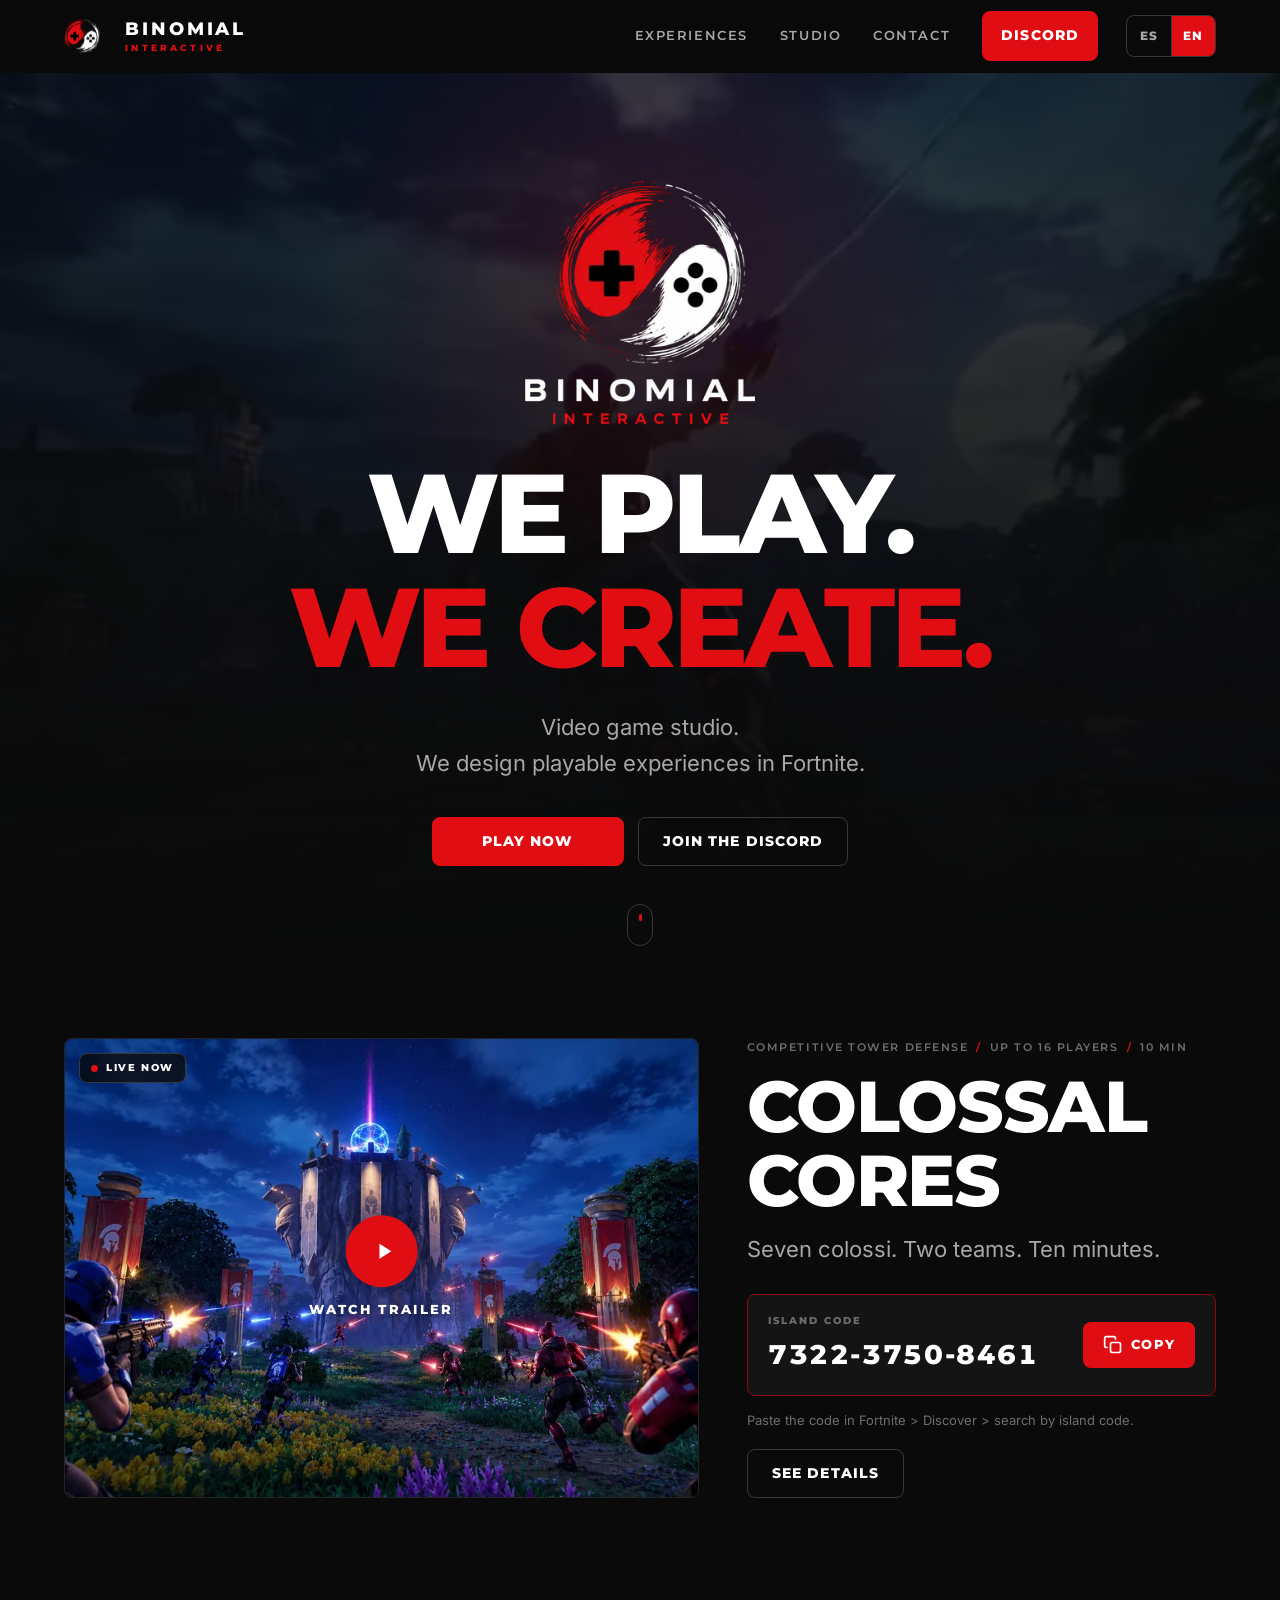
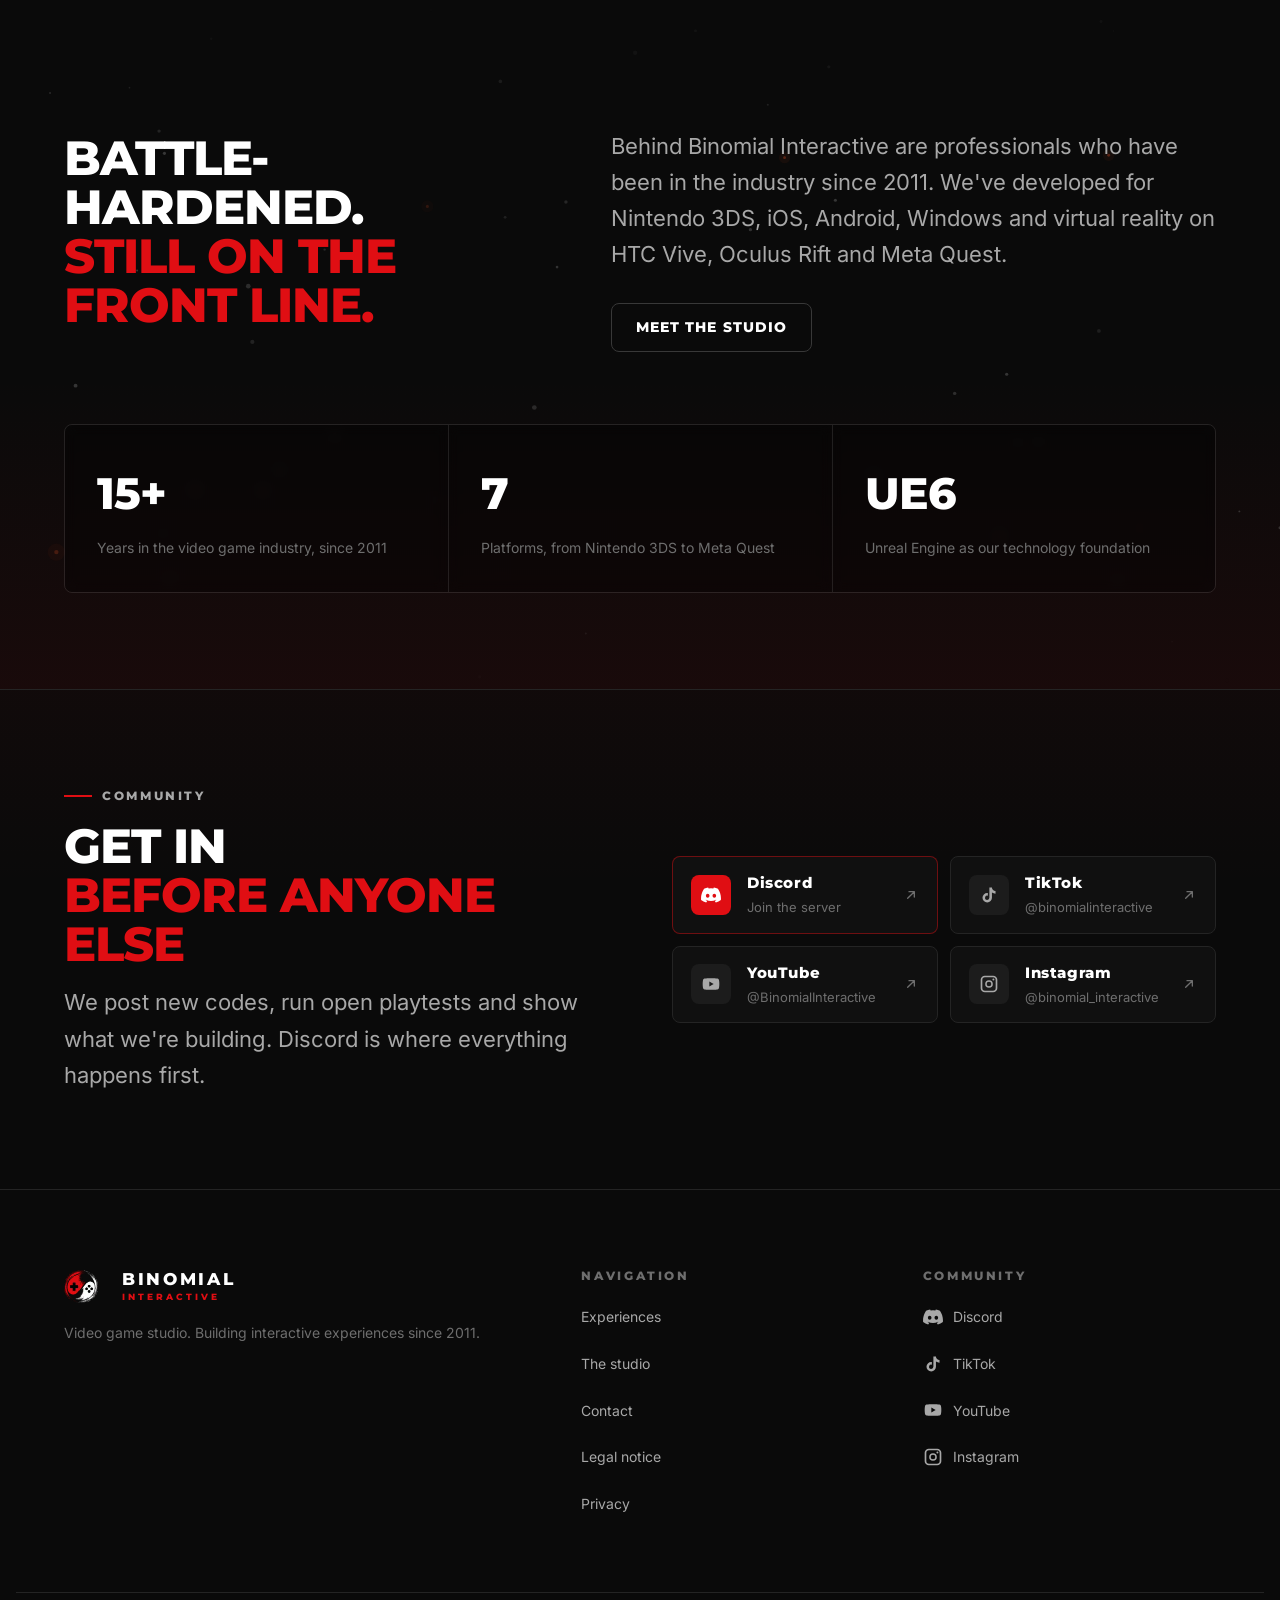
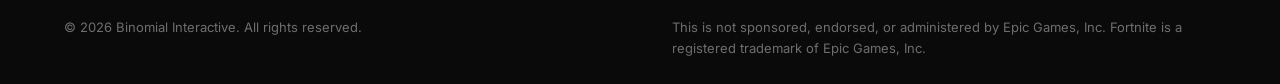
==== commit 7b90be84: "Despliegue 2026-11-13 20:02" ====
--- a/en/index.html
+++ b/en/index.html
@@ -1,9 +1,9 @@
 <!DOCTYPE html><html lang="en"> <head><meta charset="utf-8"><meta name="viewport" content="width=device-width, initial-scale=1"><link rel="icon" href="/favicon.ico" sizes="32x32"><link rel="icon" href="/icon-512.png" type="image/png" sizes="512x512"><link rel="apple-touch-icon" href="/apple-touch-icon.png"><link rel="manifest" href="/site.webmanifest"><link rel="sitemap" href="/sitemap-index.xml"><meta name="generator" content="Astro v5.18.2"><title>Binomial Interactive — We play. We create.</title><meta name="description" content="Binomial Interactive is a video game studio made up of professionals working in the industry since 2011. We create playable experiences and islands in Fortnite."><link rel="canonical" href="https://binomialinteractive.com/en/"><link rel="alternate" hreflang="es" href="https://binomialinteractive.com/"><link rel="alternate" hreflang="en" href="https://binomialinteractive.com/en/"><link rel="alternate" hreflang="x-default" href="https://binomialinteractive.com/"><meta property="og:type" content="website"><meta property="og:site_name" content="Binomial Interactive"><meta property="og:locale" content="en_US"><meta property="og:title" content="Binomial Interactive — We play. We create."><meta property="og:description" content="Binomial Interactive is a video game studio made up of professionals working in the industry since 2011. We create playable experiences and islands in Fortnite."><meta property="og:url" content="https://binomialinteractive.com/en/"><meta property="og:image" content="https://binomialinteractive.com/og-default.jpg"><meta property="og:image:width" content="1200"><meta property="og:image:height" content="630"><meta property="og:image:alt" content="Binomial Interactive — We play. We create."><meta name="twitter:card" content="summary_large_image"><meta name="twitter:title" content="Binomial Interactive — We play. We create."><meta name="twitter:description" content="Binomial Interactive is a video game studio made up of professionals working in the industry since 2011. We create playable experiences and islands in Fortnite."><meta name="twitter:image" content="https://binomialinteractive.com/og-default.jpg"><meta name="theme-color" content="#0a0a0a"><script type="application/ld+json">{"@context":"https://schema.org","@type":"Organization","name":"Binomial Interactive","url":"https://binomialinteractive.com/en/","logo":"https://binomialinteractive.com/icon-512.png","description":"Binomial Interactive is a video game studio made up of professionals working in the industry since 2011. We create playable experiences and islands in Fortnite.","sameAs":["https://discord.gg/s6faMpGbCy","https://www.tiktok.com/@binomialinteractive","https://www.youtube.com/@BinomialInteractive","https://www.instagram.com/binomial_interactive/"]}</script><link rel="stylesheet" href="/_astro/aviso-legal.C3lJEKFS.css">
 <style>.notice[data-astro-cid-3bkqq7wx]{background:#d8a02a17;border-bottom:1px solid rgba(216,160,42,.28);color:#f0c36a;font-size:.8125rem}.notice__inner[data-astro-cid-3bkqq7wx]{padding-block:.625rem;text-align:center;line-height:1.5}.notice[data-astro-cid-3bkqq7wx] strong[data-astro-cid-3bkqq7wx]{color:#ffd98a}code[data-astro-cid-3bkqq7wx]{font-size:.9em;padding:.05em .3em;border-radius:3px;background:#ffffff12}.com[data-astro-cid-zer2owmz]{border-top:1px solid var(--c-border);background:linear-gradient(180deg,rgba(224,14,19,.03),transparent 40%)}.com__inner[data-astro-cid-zer2owmz]{display:grid;gap:clamp(2rem,5vw,4rem);align-items:center}.com__text[data-astro-cid-zer2owmz]{display:flex;flex-direction:column;gap:1rem}.com__title[data-astro-cid-zer2owmz]{font-size:var(--fs-h2);text-transform:uppercase}.com__list[data-astro-cid-zer2owmz]{list-style:none;margin:0;padding:0;display:grid;gap:.75rem}.com__link[data-astro-cid-zer2owmz]{display:flex;align-items:center;gap:1rem;min-height:68px;padding:.875rem 1.125rem;border:1px solid var(--c-border);border-radius:var(--radius-lg);background:var(--c-bg-raised);transition:border-color .2s var(--ease),background .2s var(--ease),transform .2s var(--ease)}.com__link[data-astro-cid-zer2owmz]:hover{border-color:var(--c-accent);background:var(--c-bg-overlay);transform:translate(3px)}.com__icon[data-astro-cid-zer2owmz]{display:grid;place-items:center;width:40px;height:40px;flex:none;border-radius:var(--radius);background:#ffffff0d;color:var(--c-text-muted);transition:background .2s var(--ease),color .2s var(--ease)}.com__link[data-astro-cid-zer2owmz]:hover .com__icon[data-astro-cid-zer2owmz]{background:var(--c-accent);color:#fff}.com__meta[data-astro-cid-zer2owmz]{display:flex;flex-direction:column;gap:.1rem;min-width:0}.com__meta[data-astro-cid-zer2owmz] b[data-astro-cid-zer2owmz]{font-family:var(--font-display);font-size:.9375rem;font-weight:700;letter-spacing:.04em}.com__meta[data-astro-cid-zer2owmz] span[data-astro-cid-zer2owmz]{font-size:.8125rem;color:var(--c-text-dim);overflow:hidden;text-overflow:ellipsis;white-space:nowrap}.com__arrow[data-astro-cid-zer2owmz]{margin-left:auto;flex:none;color:var(--c-text-dim);transition:color .2s var(--ease)}.com__link[data-astro-cid-zer2owmz]:hover .com__arrow[data-astro-cid-zer2owmz]{color:var(--c-accent-hot)}.com__item--primary[data-astro-cid-zer2owmz] .com__link[data-astro-cid-zer2owmz]{border-color:#e00e1373}.com__item--primary[data-astro-cid-zer2owmz] .com__icon[data-astro-cid-zer2owmz]{background:var(--c-accent);color:#fff}@media(min-width:56rem){.com__inner[data-astro-cid-zer2owmz]{grid-template-columns:1fr 1fr}}@media(min-width:78rem){.com__list[data-astro-cid-zer2owmz]{grid-template-columns:repeat(2,minmax(0,1fr))}.com__list[data-astro-cid-zer2owmz]:has(>li:last-child:nth-child(odd)) .com__item--primary[data-astro-cid-zer2owmz]{grid-column:1 / -1}}
 </style>
-<link rel="stylesheet" href="/_astro/index.DWLeGtdw.css">
+<link rel="stylesheet" href="/_astro/index.WGlYMrw3.css">
+<link rel="stylesheet" href="/_astro/index.DqzPMsLd.css">
 <style>:where([data-astro-image]){object-fit:var(--fit);object-position:var(--pos);height:auto}:where([data-astro-image=full-width]){width:100%}:where([data-astro-image=constrained]){max-width:100%}
-</style>
-<link rel="stylesheet" href="/_astro/index.DV5_94qG.css"></head> <body> <header class="header" data-header data-astro-cid-3ef6ksr2> <a class="skip" href="#main" data-astro-cid-3ef6ksr2>Skip to content</a> <div class="header__inner wrap" data-astro-cid-3ef6ksr2> <a href="/en/" class="header__brand" aria-label="Binomial Interactive — home" data-astro-cid-3ef6ksr2> <span class="logo" style="--logo-size:36px" data-astro-cid-tvrurpns> <img src="/_astro/isotipo-binomial.BStn-CfJ_Z2ci9l8.webp" srcset="/_astro/isotipo-binomial.BStn-CfJ_Z2ci9l8.webp 1x, /_astro/isotipo-binomial.BStn-CfJ_2q18jy.webp 2x" alt loading="eager" data-astro-cid-tvrurpns="true" decoding="async" fetchpriority="auto" width="72" height="72" class="logo__mark"> <span class="logo__text" data-astro-cid-tvrurpns> <span class="logo__name" data-astro-cid-tvrurpns>Binomial</span> <span class="logo__sub" data-astro-cid-tvrurpns>Interactive</span> </span> </span>  </a> <div class="header__actions" data-astro-cid-3ef6ksr2> <nav class="header__nav" aria-label="Main" data-astro-cid-3ef6ksr2> <a href="/en/experiences" class="header__link" data-astro-cid-3ef6ksr2> Experiences </a><a href="/en/studio" class="header__link" data-astro-cid-3ef6ksr2> Studio </a><a href="/en/studio#contact" class="header__link" data-astro-cid-3ef6ksr2> Contact </a> <a class="btn btn--primary header__cta" href="https://discord.gg/s6faMpGbCy" target="_blank" rel="noopener" data-astro-cid-3ef6ksr2>
+</style></head> <body> <header class="header" data-header data-astro-cid-3ef6ksr2> <a class="skip" href="#main" data-astro-cid-3ef6ksr2>Skip to content</a> <div class="header__inner wrap" data-astro-cid-3ef6ksr2> <a href="/en/" class="header__brand" aria-label="Binomial Interactive — home" data-astro-cid-3ef6ksr2> <span class="logo" style="--logo-size:36px" data-astro-cid-tvrurpns> <img src="/_astro/isotipo-binomial.BStn-CfJ_Z2ci9l8.webp" srcset="/_astro/isotipo-binomial.BStn-CfJ_Z2ci9l8.webp 1x, /_astro/isotipo-binomial.BStn-CfJ_2q18jy.webp 2x" alt loading="eager" data-astro-cid-tvrurpns="true" decoding="async" fetchpriority="auto" width="72" height="72" class="logo__mark"> <span class="logo__text" data-astro-cid-tvrurpns> <span class="logo__name" data-astro-cid-tvrurpns>Binomial</span> <span class="logo__sub" data-astro-cid-tvrurpns>Interactive</span> </span> </span>  </a> <div class="header__actions" data-astro-cid-3ef6ksr2> <nav class="header__nav" aria-label="Main" data-astro-cid-3ef6ksr2> <a href="/en/experiences" class="header__link" data-astro-cid-3ef6ksr2> Experiences </a><a href="/en/studio" class="header__link" data-astro-cid-3ef6ksr2> Studio </a><a href="/en/studio#contact" class="header__link" data-astro-cid-3ef6ksr2> Contact </a> <a class="btn btn--primary header__cta" href="https://discord.gg/s6faMpGbCy" target="_blank" rel="noopener" data-astro-cid-3ef6ksr2>
 Discord
-</a> </nav> <nav class="lang" aria-label="Language" data-astro-cid-r2b4e7hz> <a class="lang__link" href="/" hreflang="es" lang="es" title="Español" data-astro-cid-r2b4e7hz> <span aria-hidden="true" data-astro-cid-r2b4e7hz>ES</span> <span class="visually-hidden" data-astro-cid-r2b4e7hz>Español</span> </a><a class="lang__link" href="/en/" hreflang="en" lang="en" aria-current="true" title="English" data-astro-cid-r2b4e7hz> <span aria-hidden="true" data-astro-cid-r2b4e7hz>EN</span> <span class="visually-hidden" data-astro-cid-r2b4e7hz>English</span> </a> </nav>  <button class="header__burger" type="button" data-menu-toggle aria-expanded="false" aria-controls="menu-movil" data-astro-cid-3ef6ksr2> <span class="visually-hidden" data-astro-cid-3ef6ksr2>Open menu</span> <span class="header__burger-bars" aria-hidden="true" data-astro-cid-3ef6ksr2></span> </button> </div> </div> <div class="menu" id="menu-movil" data-menu hidden data-astro-cid-3ef6ksr2> <nav class="menu__nav" aria-label="Main (mobile)" data-astro-cid-3ef6ksr2> <a href="/en/experiences" class="menu__link" data-astro-cid-3ef6ksr2>Experiences</a><a href="/en/studio" class="menu__link" data-astro-cid-3ef6ksr2>Studio</a><a href="/en/studio#contact" class="menu__link" data-astro-cid-3ef6ksr2>Contact</a> <a class="btn btn--primary menu__cta" href="https://discord.gg/s6faMpGbCy" target="_blank" rel="noopener" data-astro-cid-3ef6ksr2> Join the Discord </a> </nav> </div> </header>  <script type="module">const r=document.querySelector("[data-header]"),e=document.querySelector("[data-menu-toggle]"),t=document.querySelector("[data-menu]"),a=()=>{r&&r.toggleAttribute("data-scrolled",window.scrollY>8)};a();window.addEventListener("scroll",a,{passive:!0});const n=()=>{!e||!t||(e.setAttribute("aria-expanded","false"),t.hidden=!0,document.body.classList.remove("is-locked"))};e?.addEventListener("click",()=>{if(!t)return;e.getAttribute("aria-expanded")==="true"?n():(e.setAttribute("aria-expanded","true"),t.hidden=!1,document.body.classList.add("is-locked"))});t?.querySelectorAll("a").forEach(d=>d.addEventListener("click",n));document.addEventListener("keydown",d=>d.key==="Escape"&&n());matchMedia("(min-width: 62rem)").addEventListener("change",n);</script> <main id="main">   <section class="hero" data-astro-cid-bbe6dxrz> <div class="hero__bg" aria-hidden="true" data-astro-cid-bbe6dxrz> <video class="hero__video" autoplay muted loop playsinline preload="metadata" poster="/media/hero-poster.jpg?v=20261106b" data-astro-cid-bbe6dxrz> <source src="/media/hero-loop.mp4?v=20261106b" type="video/mp4" data-astro-cid-bbe6dxrz> </video> <div class="hero__scrim" data-astro-cid-bbe6dxrz></div> <div class="hero__glow" data-astro-cid-bbe6dxrz></div> </div> <div class="wrap hero__inner" data-astro-cid-bbe6dxrz> <img src="/_astro/logo-binomial.VZTL8Tnk_1DSrHl.webp" srcset="/_astro/logo-binomial.VZTL8Tnk_2OVrd.webp 280w, /_astro/logo-binomial.VZTL8Tnk_Z3zMWs.webp 560w" alt="Binomial Interactive" sizes="(min-width: 48rem) 280px, 200px" loading="eager" fetchpriority="high" data-astro-cid-bbe6dxrz="true" decoding="async" width="874" height="923" class="hero__logo"> <h1 class="hero__claim" data-astro-cid-bbe6dxrz> We play.<br data-astro-cid-bbe6dxrz> <span class="accent" data-astro-cid-bbe6dxrz>We create.</span> </h1>  <p class="hero__sub lead" data-astro-cid-bbe6dxrz>Video game studio.<br data-astro-cid-bbe6dxrz>We design playable experiences in Fortnite.</p> <div class="hero__actions" data-astro-cid-bbe6dxrz> <a class="btn btn--primary" href="/en/experiences" data-astro-cid-bbe6dxrz> Play now </a> <a class="btn" href="https://discord.gg/s6faMpGbCy" target="_blank" rel="noopener" data-astro-cid-bbe6dxrz> Join the Discord </a> </div> </div> <a class="hero__scroll" href="#destacado" aria-label="Go to the featured island" data-astro-cid-bbe6dxrz> <span data-astro-cid-bbe6dxrz></span> </a> </section>  <section class="feat section" id="destacado" data-astro-cid-64h7bkh5>  <div class="wrap" data-astro-cid-64h7bkh5> <div class="feat__grid" data-astro-cid-64h7bkh5> <div class="feat__media reveal" data-slider data-astro-cid-64h7bkh5> <a class="feat__hit" href="/en/experiences" data-astro-cid-64h7bkh5> <span class="visually-hidden" data-astro-cid-64h7bkh5>View the Colossal Cores page</span> </a> <div class="feat__track" data-slider-track data-astro-cid-64h7bkh5> <div class="feat__slide" data-astro-cid-64h7bkh5> <img src="/_astro/colossal-cores-cover.Cx8K1wTJ_Z1oxkl7.webp" srcset="/_astro/colossal-cores-cover.Cx8K1wTJ_ZWCOE7.webp 600w, /_astro/colossal-cores-cover.Cx8K1wTJ_t0q8s.webp 1200w, /_astro/colossal-cores-cover.Cx8K1wTJ_17r82n.webp 1600w" alt="Colossal Cores island image" sizes="(min-width: 62rem) 58vw, 100vw" loading="lazy" data-astro-cid-64h7bkh5="true" decoding="async" fetchpriority="auto" width="1671" height="941" class="feat__img"> </div> </div>  <span class="feat__live feat__live--soon" data-astro-cid-64h7bkh5> <i aria-hidden="true" data-astro-cid-64h7bkh5></i>Coming soon </span> </div> <div class="feat__info reveal" data-astro-cid-64h7bkh5> <p class="feat__meta" data-astro-cid-64h7bkh5> <span data-astro-cid-64h7bkh5>Competitive tower defense</span> <span aria-hidden="true" class="accent" data-astro-cid-64h7bkh5>/</span> <span data-astro-cid-64h7bkh5>Up to 16 players</span> <span aria-hidden="true" class="accent" data-astro-cid-64h7bkh5>/</span><span data-astro-cid-64h7bkh5>10 min</span> </p> <h2 class="feat__title" data-astro-cid-64h7bkh5>Colossal Cores</h2>  <p class="feat__tagline" data-astro-cid-64h7bkh5>Seven colossi. Two teams. Ten minutes.</p>  <div class="feat__countdown" data-astro-cid-64h7bkh5> <div class="countdown countdown--sm countdown--start" data-countdown="2026-11-13T20:00:00+01:00" role="timer" aria-label="Countdown to launch" hidden data-astro-cid-rice64zl> <div class="countdown__unit" data-astro-cid-rice64zl> <span class="countdown__tile" data-astro-cid-rice64zl> <span class="countdown__num" data-unit="days" data-text="00" data-astro-cid-rice64zl>00</span> </span> <span class="countdown__label" data-astro-cid-rice64zl>days</span> </div> <span class="countdown__sep" aria-hidden="true" data-astro-cid-rice64zl>:</span><div class="countdown__unit" data-astro-cid-rice64zl> <span class="countdown__tile" data-astro-cid-rice64zl> <span class="countdown__num" data-unit="hours" data-text="00" data-astro-cid-rice64zl>00</span> </span> <span class="countdown__label" data-astro-cid-rice64zl>hours</span> </div> <span class="countdown__sep" aria-hidden="true" data-astro-cid-rice64zl>:</span><div class="countdown__unit" data-astro-cid-rice64zl> <span class="countdown__tile" data-astro-cid-rice64zl> <span class="countdown__num" data-unit="minutes" data-text="00" data-astro-cid-rice64zl>00</span> </span> <span class="countdown__label" data-astro-cid-rice64zl>min</span> </div> <span class="countdown__sep" aria-hidden="true" data-astro-cid-rice64zl>:</span><div class="countdown__unit" data-astro-cid-rice64zl> <span class="countdown__tile" data-astro-cid-rice64zl> <span class="countdown__num" data-unit="seconds" data-text="00" data-astro-cid-rice64zl>00</span> </span> <span class="countdown__label" data-astro-cid-rice64zl>sec</span> </div>  </div> <script type="module">document.querySelectorAll("[data-countdown]").forEach(o=>{const s=new Date(o.dataset.countdown).getTime(),l=o.querySelectorAll("[data-unit]");let r=!0;const n=()=>{const t=Math.floor((s-Date.now())/1e3);if(t<=0)return o.hidden=!0,!1;const i=[Math.floor(t/86400),Math.floor(t%86400/3600),Math.floor(t%3600/60),t%60];return l.forEach((e,c)=>{const a=String(i[c]).padStart(2,"0");e.textContent!==a&&(e.textContent=a,e.dataset.text=a,!r&&(e.classList.remove("is-glitch"),e.offsetWidth,e.classList.add("is-glitch")))}),r=!1,o.hidden=!1,!0};if(n()){const t=setInterval(()=>n()||clearInterval(t),1e3)}});</script>  </div> <p class="feat__help feat__soon" data-astro-cid-64h7bkh5> In development. We&#39;ll announce the island code on our socials on launch day. </p> <a class="btn feat__more" href="/en/experiences" data-astro-cid-64h7bkh5>See details</a> </div> </div> </div> </section> <script type="module">const m=window.matchMedia("(prefers-reduced-motion: reduce)").matches;document.querySelectorAll("[data-slider]").forEach(t=>{const r=t.querySelector("[data-slider-track]"),c=[...t.querySelectorAll("[data-slider-dot]")];if(!r||c.length<2)return;const l=c.length,n=()=>Math.round(r.scrollLeft/r.clientWidth),a=e=>r.scrollTo({left:(e+l)%l*r.clientWidth,behavior:m?"auto":"smooth"});let s=0;if(r.addEventListener("scroll",()=>{cancelAnimationFrame(s),s=requestAnimationFrame(()=>{const e=n();c.forEach((d,h)=>h===e?d.setAttribute("aria-current","true"):d.removeAttribute("aria-current"))})}),t.querySelector("[data-slider-prev]")?.addEventListener("click",()=>a(n()-1)),t.querySelector("[data-slider-next]")?.addEventListener("click",()=>a(n()+1)),c.forEach((e,d)=>e.addEventListener("click",()=>a(d))),r.addEventListener("keydown",e=>{e.key==="ArrowLeft"&&(e.preventDefault(),a(n()-1)),e.key==="ArrowRight"&&(e.preventDefault(),a(n()+1))}),m)return;let i=0,o=!1;const u=()=>{clearInterval(i),o||(i=window.setInterval(()=>!document.hidden&&a(n()+1),5e3))},v=()=>clearInterval(i),f=()=>{o=!0,v()};t.addEventListener("mouseenter",v),t.addEventListener("mouseleave",u),t.addEventListener("pointerdown",f),t.addEventListener("focusin",f),u()});</script> <section class="phi section" data-astro-cid-iaxkagjk> <canvas class="embers" aria-hidden="true" data-embers data-astro-cid-nwoirqa2></canvas> <script type="module">document.querySelectorAll("[data-embers]").forEach(o=>{const a=o.getContext("2d");if(!a)return;const c=matchMedia("(prefers-reduced-motion: reduce)").matches;let i=0,n=0,s=[];const f=e=>{const r=Math.random()<.14;return{x:Math.random()*i,y:e,vy:.12+Math.random()*.3,r:r?.9+Math.random()*1.3:.7+Math.random()*1.7,a:r?.28+Math.random()*.3:.12+Math.random()*.2,fase:Math.random()*Math.PI*2,vf:.006+Math.random()*.012,brasa:r}},g=()=>{const e=Math.min(devicePixelRatio||1,2);i=o.clientWidth,n=o.clientHeight,o.width=Math.round(i*e),o.height=Math.round(n*e),a.setTransform(e,0,0,e,0,0);const r=Math.min(60,Math.round(i*n/15e3));s=Array.from({length:r},()=>f(Math.random()*n))};let h=0;const M=(e=performance.now())=>{const r=h?Math.min(50,e-h)/16.67:1;h=e,a.clearRect(0,0,i,n);for(let l=0;l<s.length;l++){const t=s[l];c||(t.y-=t.vy*r,t.fase+=t.vf*r,t.x+=Math.sin(t.fase)*.25*r,t.y<-10&&(s[l]=f(n+10)));const y=Math.min(1,t.y/(n*.2),(n-t.y)/(n*.2)),p=t.brasa?.6+Math.sin(t.fase*6)*.4:1;a.globalAlpha=Math.max(0,t.a*y*p),a.fillStyle=t.brasa?"#ff5a2a":"#9a9a9a",a.beginPath(),a.arc(t.x,t.y,t.r,0,Math.PI*2),a.fill(),t.brasa&&(a.globalAlpha*=.18,a.beginPath(),a.arc(t.x,t.y,t.r*4,0,Math.PI*2),a.fill())}a.globalAlpha=1};let m=!1,d=0;const b=e=>{M(e),d=m&&!document.hidden?requestAnimationFrame(b):0,d||(h=0)},u=()=>{!c&&m&&!document.hidden&&!d&&(d=requestAnimationFrame(b))};new ResizeObserver(()=>{g(),M()}).observe(o),new IntersectionObserver(([e])=>{m=e.isIntersecting,u()}).observe(o),document.addEventListener("visibilitychange",u)});</script>  <div class="wrap" data-astro-cid-iaxkagjk>  <p class="eyebrow phi__eyebrow reveal" data-astro-cid-iaxkagjk>Philosophy</p> <div class="phi__grid" data-astro-cid-iaxkagjk> <div class="phi__intro reveal" data-astro-cid-iaxkagjk> <h2 class="phi__title" data-astro-cid-iaxkagjk> Battle-hardened.<br data-astro-cid-iaxkagjk> <span class="accent" data-astro-cid-iaxkagjk>Still on the front line.</span> </h2> </div> <div class="phi__body reveal" data-astro-cid-iaxkagjk> <p class="lead" data-astro-cid-iaxkagjk>Behind Binomial Interactive are professionals who have been in the industry since 2011. We&#39;ve developed for Nintendo 3DS, iOS, Android, Windows and virtual reality on HTC Vive, Oculus Rift and Meta Quest.</p> <a class="btn phi__cta" href="/en/studio" data-astro-cid-iaxkagjk>Meet the studio</a> </div> </div> <dl class="phi__stats reveal" data-astro-cid-iaxkagjk> <div class="phi__stat" data-astro-cid-iaxkagjk> <dt data-astro-cid-iaxkagjk>15+</dt> <dd data-astro-cid-iaxkagjk>Years in the video game industry, since 2011</dd> </div><div class="phi__stat" data-astro-cid-iaxkagjk> <dt data-astro-cid-iaxkagjk>7</dt> <dd data-astro-cid-iaxkagjk>Platforms, from Nintendo 3DS to Meta Quest</dd> </div><div class="phi__stat" data-astro-cid-iaxkagjk> <dt data-astro-cid-iaxkagjk>UE6</dt> <dd data-astro-cid-iaxkagjk>Unreal Engine as our technology foundation</dd> </div> </dl> </div> </section>  <section class="com section" id="comunidad" data-astro-cid-zer2owmz> <div class="wrap com__inner" data-astro-cid-zer2owmz> <div class="com__text reveal" data-astro-cid-zer2owmz> <p class="eyebrow" data-astro-cid-zer2owmz>Community</p> <h2 class="com__title" data-astro-cid-zer2owmz>Get in<br data-astro-cid-zer2owmz><span class="accent" data-astro-cid-zer2owmz>before anyone else</span></h2> <p class="lead" data-astro-cid-zer2owmz>We post new codes, run open playtests and show what we&#39;re building. Discord is where everything happens first.</p> </div> <ul class="com__list reveal" data-astro-cid-zer2owmz> <li class="com__item--primary" data-astro-cid-zer2owmz> <a class="com__link" href="https://discord.gg/s6faMpGbCy" target="_blank" rel="noopener" data-astro-cid-zer2owmz> <span class="com__icon" data-astro-cid-zer2owmz><svg viewBox="0 0 24 24" width="20" height="20" fill="currentColor" aria-hidden="true" focusable="false"><path d="M20.317 4.369A19.79 19.79 0 0 0 15.432 3a13.9 13.9 0 0 0-.617 1.269 18.29 18.29 0 0 0-5.63 0A13.2 13.2 0 0 0 8.56 3a19.74 19.74 0 0 0-4.885 1.372C.567 9.046-.272 13.6.147 18.09a19.9 19.9 0 0 0 6.056 3.058c.488-.665.922-1.372 1.296-2.114a12.9 12.9 0 0 1-2.04-.978c.171-.125.339-.256.5-.39a14.2 14.2 0 0 0 12.083 0c.163.14.331.27.5.39-.652.383-1.336.71-2.045.98.374.74.808 1.447 1.296 2.112a19.8 19.8 0 0 0 6.058-3.057c.5-5.2-.838-9.717-3.534-13.723ZM8.02 15.331c-1.183 0-2.157-1.085-2.157-2.42 0-1.332.955-2.42 2.157-2.42s2.176 1.088 2.157 2.42c0 1.335-.955 2.42-2.157 2.42Zm7.975 0c-1.183 0-2.157-1.085-2.157-2.42 0-1.332.955-2.42 2.157-2.42s2.176 1.088 2.157 2.42c0 1.335-.955 2.42-2.157 2.42Z"></path></svg></span> <span class="com__meta" data-astro-cid-zer2owmz> <b data-astro-cid-zer2owmz>Discord</b> <span data-astro-cid-zer2owmz>Join the server</span> </span> <svg class="com__arrow" viewBox="0 0 24 24" width="16" height="16" fill="none" stroke="currentColor" stroke-width="2" stroke-linecap="round" stroke-linejoin="round" aria-hidden="true" data-astro-cid-zer2owmz> <path d="M7 17 17 7M9 7h8v8" data-astro-cid-zer2owmz></path> </svg> </a> </li><li data-astro-cid-zer2owmz> <a class="com__link" href="https://www.tiktok.com/@binomialinteractive" target="_blank" rel="noopener" data-astro-cid-zer2owmz> <span class="com__icon" data-astro-cid-zer2owmz><svg viewBox="0 0 24 24" width="20" height="20" fill="currentColor" aria-hidden="true" focusable="false"><path d="M16.6 5.82A4.28 4.28 0 0 1 15.54 3h-3.09v12.4a2.59 2.59 0 0 1-2.59 2.5 2.59 2.59 0 1 1 .77-5.06V9.7a5.67 5.67 0 0 0-.77-.05 5.67 5.67 0 1 0 5.67 5.67V9.01a7.35 7.35 0 0 0 4.29 1.37V7.29a4.29 4.29 0 0 1-3.22-1.47Z"></path></svg></span> <span class="com__meta" data-astro-cid-zer2owmz> <b data-astro-cid-zer2owmz>TikTok</b> <span data-astro-cid-zer2owmz>@binomialinteractive</span> </span> <svg class="com__arrow" viewBox="0 0 24 24" width="16" height="16" fill="none" stroke="currentColor" stroke-width="2" stroke-linecap="round" stroke-linejoin="round" aria-hidden="true" data-astro-cid-zer2owmz> <path d="M7 17 17 7M9 7h8v8" data-astro-cid-zer2owmz></path> </svg> </a> </li><li data-astro-cid-zer2owmz> <a class="com__link" href="https://www.youtube.com/@BinomialInteractive" target="_blank" rel="noopener" data-astro-cid-zer2owmz> <span class="com__icon" data-astro-cid-zer2owmz><svg viewBox="0 0 24 24" width="20" height="20" fill="currentColor" aria-hidden="true" focusable="false"><path d="M21.58 7.19a2.51 2.51 0 0 0-1.77-1.78C18.25 5 12 5 12 5s-6.25 0-7.81.42A2.51 2.51 0 0 0 2.42 7.2 26.1 26.1 0 0 0 2 12a26.1 26.1 0 0 0 .42 4.81 2.51 2.51 0 0 0 1.77 1.77C5.75 19 12 19 12 19s6.25 0 7.81-.42a2.51 2.51 0 0 0 1.77-1.77A26.1 26.1 0 0 0 22 12a26.1 26.1 0 0 0-.42-4.81ZM10 15.02V8.98L15.2 12 10 15.02Z"></path></svg></span> <span class="com__meta" data-astro-cid-zer2owmz> <b data-astro-cid-zer2owmz>YouTube</b> <span data-astro-cid-zer2owmz>@BinomialInteractive</span> </span> <svg class="com__arrow" viewBox="0 0 24 24" width="16" height="16" fill="none" stroke="currentColor" stroke-width="2" stroke-linecap="round" stroke-linejoin="round" aria-hidden="true" data-astro-cid-zer2owmz> <path d="M7 17 17 7M9 7h8v8" data-astro-cid-zer2owmz></path> </svg> </a> </li><li data-astro-cid-zer2owmz> <a class="com__link" href="https://www.instagram.com/binomial_interactive/" target="_blank" rel="noopener" data-astro-cid-zer2owmz> <span class="com__icon" data-astro-cid-zer2owmz><svg viewBox="0 0 24 24" width="20" height="20" fill="currentColor" aria-hidden="true" focusable="false"><path d="M7 2h10a5 5 0 0 1 5 5v10a5 5 0 0 1-5 5H7a5 5 0 0 1-5-5V7a5 5 0 0 1 5-5ZM7.2 4A3.2 3.2 0 0 0 4 7.2v9.6A3.2 3.2 0 0 0 7.2 20h9.6a3.2 3.2 0 0 0 3.2-3.2V7.2A3.2 3.2 0 0 0 16.8 4ZM12 7.4a4.6 4.6 0 1 1 0 9.2 4.6 4.6 0 0 1 0-9.2Zm0 1.8a2.8 2.8 0 1 0 0 5.6 2.8 2.8 0 0 0 0-5.6Zm5.3-3.7a1.2 1.2 0 1 1 0 2.4 1.2 1.2 0 0 1 0-2.4Z" fill-rule="evenodd"></path></svg></span> <span class="com__meta" data-astro-cid-zer2owmz> <b data-astro-cid-zer2owmz>Instagram</b> <span data-astro-cid-zer2owmz>@binomial_interactive</span> </span> <svg class="com__arrow" viewBox="0 0 24 24" width="16" height="16" fill="none" stroke="currentColor" stroke-width="2" stroke-linecap="round" stroke-linejoin="round" aria-hidden="true" data-astro-cid-zer2owmz> <path d="M7 17 17 7M9 7h8v8" data-astro-cid-zer2owmz></path> </svg> </a> </li> </ul> </div> </section>   </main> <footer class="footer" data-astro-cid-sz7xmlte> <div class="wrap footer__inner" data-astro-cid-sz7xmlte> <div class="footer__brand" data-astro-cid-sz7xmlte> <span class="logo" style="--logo-size:34px" data-astro-cid-tvrurpns> <img src="/_astro/isotipo-binomial.BStn-CfJ_ZvyXxh.webp" srcset="/_astro/isotipo-binomial.BStn-CfJ_ZvyXxh.webp 1x, /_astro/isotipo-binomial.BStn-CfJ_14VVgh.webp 2x" alt loading="eager" data-astro-cid-tvrurpns="true" decoding="async" fetchpriority="auto" width="68" height="68" class="logo__mark"> <span class="logo__text" data-astro-cid-tvrurpns> <span class="logo__name" data-astro-cid-tvrurpns>Binomial</span> <span class="logo__sub" data-astro-cid-tvrurpns>Interactive</span> </span> </span>  <p class="footer__note" data-astro-cid-sz7xmlte> Video game studio. Building interactive experiences since 2011. </p> </div> <nav class="footer__nav" aria-label="Footer" data-astro-cid-sz7xmlte> <h2 class="footer__title" data-astro-cid-sz7xmlte>Navigation</h2> <a href="/en/experiences" data-astro-cid-sz7xmlte>Experiences</a> <a href="/en/studio" data-astro-cid-sz7xmlte>The studio</a> <a href="/en/studio#contact" data-astro-cid-sz7xmlte>Contact</a> <a href="/en/legal-notice" data-astro-cid-sz7xmlte>Legal notice</a> <a href="/en/privacy" data-astro-cid-sz7xmlte>Privacy</a> </nav> <div class="footer__nav" data-astro-cid-sz7xmlte> <h2 class="footer__title" data-astro-cid-sz7xmlte>Community</h2> <a href="https://discord.gg/s6faMpGbCy" target="_blank" rel="noopener" class="footer__social" data-astro-cid-sz7xmlte> <svg viewBox="0 0 24 24" width="20" height="20" fill="currentColor" aria-hidden="true" focusable="false"><path d="M20.317 4.369A19.79 19.79 0 0 0 15.432 3a13.9 13.9 0 0 0-.617 1.269 18.29 18.29 0 0 0-5.63 0A13.2 13.2 0 0 0 8.56 3a19.74 19.74 0 0 0-4.885 1.372C.567 9.046-.272 13.6.147 18.09a19.9 19.9 0 0 0 6.056 3.058c.488-.665.922-1.372 1.296-2.114a12.9 12.9 0 0 1-2.04-.978c.171-.125.339-.256.5-.39a14.2 14.2 0 0 0 12.083 0c.163.14.331.27.5.39-.652.383-1.336.71-2.045.98.374.74.808 1.447 1.296 2.112a19.8 19.8 0 0 0 6.058-3.057c.5-5.2-.838-9.717-3.534-13.723ZM8.02 15.331c-1.183 0-2.157-1.085-2.157-2.42 0-1.332.955-2.42 2.157-2.42s2.176 1.088 2.157 2.42c0 1.335-.955 2.42-2.157 2.42Zm7.975 0c-1.183 0-2.157-1.085-2.157-2.42 0-1.332.955-2.42 2.157-2.42s2.176 1.088 2.157 2.42c0 1.335-.955 2.42-2.157 2.42Z"></path></svg> Discord </a><a href="https://www.tiktok.com/@binomialinteractive" target="_blank" rel="noopener" class="footer__social" data-astro-cid-sz7xmlte> <svg viewBox="0 0 24 24" width="20" height="20" fill="currentColor" aria-hidden="true" focusable="false"><path d="M16.6 5.82A4.28 4.28 0 0 1 15.54 3h-3.09v12.4a2.59 2.59 0 0 1-2.59 2.5 2.59 2.59 0 1 1 .77-5.06V9.7a5.67 5.67 0 0 0-.77-.05 5.67 5.67 0 1 0 5.67 5.67V9.01a7.35 7.35 0 0 0 4.29 1.37V7.29a4.29 4.29 0 0 1-3.22-1.47Z"></path></svg> TikTok </a><a href="https://www.youtube.com/@BinomialInteractive" target="_blank" rel="noopener" class="footer__social" data-astro-cid-sz7xmlte> <svg viewBox="0 0 24 24" width="20" height="20" fill="currentColor" aria-hidden="true" focusable="false"><path d="M21.58 7.19a2.51 2.51 0 0 0-1.77-1.78C18.25 5 12 5 12 5s-6.25 0-7.81.42A2.51 2.51 0 0 0 2.42 7.2 26.1 26.1 0 0 0 2 12a26.1 26.1 0 0 0 .42 4.81 2.51 2.51 0 0 0 1.77 1.77C5.75 19 12 19 12 19s6.25 0 7.81-.42a2.51 2.51 0 0 0 1.77-1.77A26.1 26.1 0 0 0 22 12a26.1 26.1 0 0 0-.42-4.81ZM10 15.02V8.98L15.2 12 10 15.02Z"></path></svg> YouTube </a><a href="https://www.instagram.com/binomial_interactive/" target="_blank" rel="noopener" class="footer__social" data-astro-cid-sz7xmlte> <svg viewBox="0 0 24 24" width="20" height="20" fill="currentColor" aria-hidden="true" focusable="false"><path d="M7 2h10a5 5 0 0 1 5 5v10a5 5 0 0 1-5 5H7a5 5 0 0 1-5-5V7a5 5 0 0 1 5-5ZM7.2 4A3.2 3.2 0 0 0 4 7.2v9.6A3.2 3.2 0 0 0 7.2 20h9.6a3.2 3.2 0 0 0 3.2-3.2V7.2A3.2 3.2 0 0 0 16.8 4ZM12 7.4a4.6 4.6 0 1 1 0 9.2 4.6 4.6 0 0 1 0-9.2Zm0 1.8a2.8 2.8 0 1 0 0 5.6 2.8 2.8 0 0 0 0-5.6Zm5.3-3.7a1.2 1.2 0 1 1 0 2.4 1.2 1.2 0 0 1 0-2.4Z" fill-rule="evenodd"></path></svg> Instagram </a> </div> </div> <div class="wrap footer__legal" data-astro-cid-sz7xmlte> <p data-astro-cid-sz7xmlte>&copy; 2026 Binomial Interactive. All rights reserved.</p> <p class="footer__disclaimer" data-astro-cid-sz7xmlte>This is not sponsored, endorsed, or administered by Epic Games, Inc. Fortnite is a registered trademark of Epic Games, Inc.</p> </div> </footer>  <script type="module">const r=document.querySelectorAll(".reveal");if(!("IntersectionObserver"in window))r.forEach(e=>e.classList.add("is-visible"));else{const e=new IntersectionObserver(s=>{s.forEach(i=>{i.isIntersecting&&(i.target.classList.add("is-visible"),e.unobserve(i.target))})},{rootMargin:"0px 0px -12% 0px",threshold:.06});r.forEach(s=>e.observe(s))}</script> </body> </html> +</a> </nav> <nav class="lang" aria-label="Language" data-astro-cid-r2b4e7hz> <a class="lang__link" href="/" hreflang="es" lang="es" title="Español" data-astro-cid-r2b4e7hz> <span aria-hidden="true" data-astro-cid-r2b4e7hz>ES</span> <span class="visually-hidden" data-astro-cid-r2b4e7hz>Español</span> </a><a class="lang__link" href="/en/" hreflang="en" lang="en" aria-current="true" title="English" data-astro-cid-r2b4e7hz> <span aria-hidden="true" data-astro-cid-r2b4e7hz>EN</span> <span class="visually-hidden" data-astro-cid-r2b4e7hz>English</span> </a> </nav>  <button class="header__burger" type="button" data-menu-toggle aria-expanded="false" aria-controls="menu-movil" data-astro-cid-3ef6ksr2> <span class="visually-hidden" data-astro-cid-3ef6ksr2>Open menu</span> <span class="header__burger-bars" aria-hidden="true" data-astro-cid-3ef6ksr2></span> </button> </div> </div> <div class="menu" id="menu-movil" data-menu hidden data-astro-cid-3ef6ksr2> <nav class="menu__nav" aria-label="Main (mobile)" data-astro-cid-3ef6ksr2> <a href="/en/experiences" class="menu__link" data-astro-cid-3ef6ksr2>Experiences</a><a href="/en/studio" class="menu__link" data-astro-cid-3ef6ksr2>Studio</a><a href="/en/studio#contact" class="menu__link" data-astro-cid-3ef6ksr2>Contact</a> <a class="btn btn--primary menu__cta" href="https://discord.gg/s6faMpGbCy" target="_blank" rel="noopener" data-astro-cid-3ef6ksr2> Join the Discord </a> </nav> </div> </header>  <script type="module">const r=document.querySelector("[data-header]"),e=document.querySelector("[data-menu-toggle]"),t=document.querySelector("[data-menu]"),a=()=>{r&&r.toggleAttribute("data-scrolled",window.scrollY>8)};a();window.addEventListener("scroll",a,{passive:!0});const n=()=>{!e||!t||(e.setAttribute("aria-expanded","false"),t.hidden=!0,document.body.classList.remove("is-locked"))};e?.addEventListener("click",()=>{if(!t)return;e.getAttribute("aria-expanded")==="true"?n():(e.setAttribute("aria-expanded","true"),t.hidden=!1,document.body.classList.add("is-locked"))});t?.querySelectorAll("a").forEach(d=>d.addEventListener("click",n));document.addEventListener("keydown",d=>d.key==="Escape"&&n());matchMedia("(min-width: 62rem)").addEventListener("change",n);</script> <main id="main">   <section class="hero" data-astro-cid-bbe6dxrz> <div class="hero__bg" aria-hidden="true" data-astro-cid-bbe6dxrz> <video class="hero__video" autoplay muted loop playsinline preload="metadata" poster="/media/hero-poster.jpg?v=20261106b" data-astro-cid-bbe6dxrz> <source src="/media/hero-loop.mp4?v=20261106b" type="video/mp4" data-astro-cid-bbe6dxrz> </video> <div class="hero__scrim" data-astro-cid-bbe6dxrz></div> <div class="hero__glow" data-astro-cid-bbe6dxrz></div> </div> <div class="wrap hero__inner" data-astro-cid-bbe6dxrz> <img src="/_astro/logo-binomial.VZTL8Tnk_1DSrHl.webp" srcset="/_astro/logo-binomial.VZTL8Tnk_2OVrd.webp 280w, /_astro/logo-binomial.VZTL8Tnk_Z3zMWs.webp 560w" alt="Binomial Interactive" sizes="(min-width: 48rem) 280px, 200px" loading="eager" fetchpriority="high" data-astro-cid-bbe6dxrz="true" decoding="async" width="874" height="923" class="hero__logo"> <h1 class="hero__claim" data-astro-cid-bbe6dxrz> We play.<br data-astro-cid-bbe6dxrz> <span class="accent" data-astro-cid-bbe6dxrz>We create.</span> </h1>  <p class="hero__sub lead" data-astro-cid-bbe6dxrz>Video game studio.<br data-astro-cid-bbe6dxrz>We design playable experiences in Fortnite.</p> <div class="hero__actions" data-astro-cid-bbe6dxrz> <a class="btn btn--primary" href="/en/experiences" data-astro-cid-bbe6dxrz> Play now </a> <a class="btn" href="https://discord.gg/s6faMpGbCy" target="_blank" rel="noopener" data-astro-cid-bbe6dxrz> Join the Discord </a> </div> </div> <a class="hero__scroll" href="#destacado" aria-label="Go to the featured island" data-astro-cid-bbe6dxrz> <span data-astro-cid-bbe6dxrz></span> </a> </section>  <section class="feat section" id="destacado" data-astro-cid-64h7bkh5>  <div class="wrap" data-astro-cid-64h7bkh5> <div class="feat__grid" data-astro-cid-64h7bkh5> <div class="feat__media reveal" data-slider data-astro-cid-64h7bkh5> <a class="feat__hit" href="/en/experiences" data-astro-cid-64h7bkh5> <span class="visually-hidden" data-astro-cid-64h7bkh5>View the Colossal Cores page</span> </a> <div class="feat__track" data-slider-track data-astro-cid-64h7bkh5> <div class="feat__slide" data-astro-cid-64h7bkh5> <img src="/_astro/colossal-cores-cover.Cx8K1wTJ_Z1oxkl7.webp" srcset="/_astro/colossal-cores-cover.Cx8K1wTJ_ZWCOE7.webp 600w, /_astro/colossal-cores-cover.Cx8K1wTJ_t0q8s.webp 1200w, /_astro/colossal-cores-cover.Cx8K1wTJ_17r82n.webp 1600w" alt="Colossal Cores island image" sizes="(min-width: 62rem) 58vw, 100vw" loading="lazy" data-astro-cid-64h7bkh5="true" decoding="async" fetchpriority="auto" width="1671" height="941" class="feat__img"> </div> </div>  <button class="feat__play" type="button" data-trailer-open="VpwruLEUc9A" data-title="Colossal Cores trailer" data-astro-cid-64h7bkh5> <span class="feat__play-icon" aria-hidden="true" data-astro-cid-64h7bkh5> <svg viewBox="0 0 24 24" width="26" height="26" fill="currentColor" data-astro-cid-64h7bkh5> <path d="M8 5.14v13.72L19 12 8 5.14Z" data-astro-cid-64h7bkh5></path> </svg> </span> <span class="feat__play-text" data-astro-cid-64h7bkh5>Watch trailer</span> </button> <span class="feat__live" data-astro-cid-64h7bkh5> <i aria-hidden="true" data-astro-cid-64h7bkh5></i>Live now </span> </div> <div class="feat__info reveal" data-astro-cid-64h7bkh5> <p class="feat__meta" data-astro-cid-64h7bkh5> <span data-astro-cid-64h7bkh5>Competitive tower defense</span> <span aria-hidden="true" class="accent" data-astro-cid-64h7bkh5>/</span> <span data-astro-cid-64h7bkh5>Up to 16 players</span> <span aria-hidden="true" class="accent" data-astro-cid-64h7bkh5>/</span><span data-astro-cid-64h7bkh5>10 min</span> </p> <h2 class="feat__title" data-astro-cid-64h7bkh5>Colossal Cores</h2>  <p class="feat__tagline" data-astro-cid-64h7bkh5>Seven colossi. Two teams. Ten minutes.</p>   <script type="module">const c=new WeakMap;function r(){let e=document.getElementById("copy-live");return e||(e=document.createElement("div"),e.id="copy-live",e.setAttribute("role","status"),e.setAttribute("aria-live","polite"),e.className="visually-hidden",document.body.appendChild(e)),e}function p(e){const t=document.createElement("textarea");t.value=e,t.setAttribute("readonly",""),t.style.cssText="position:fixed;top:0;left:0;opacity:0;pointer-events:none",document.body.appendChild(t),t.select(),t.setSelectionRange(0,e.length);let a=!1;try{a=document.execCommand("copy")}catch{a=!1}return t.remove(),a}function d(e,t,a){e.dataset.state=t;const o=e.querySelector(".copy__cta-text");o&&(o.dataset.original??=o.textContent??"Copiar",o.textContent=t==="copied"?e.dataset.tDone??"Copiado":e.dataset.tManual??"Copia manual"),r().textContent=a,window.clearTimeout(c.get(e)),c.set(e,window.setTimeout(()=>{delete e.dataset.state,o&&(o.textContent=o.dataset.original??"Copiar")},2200))}document.addEventListener("click",async e=>{const t=e.target?.closest("[data-copy-code]");if(!t)return;const a=t.dataset.code??"";if(!a)return;const o=t.dataset.map?`${t.dataset.tOf??" de "}${t.dataset.map}`:"",n=(s,l)=>(s??l).replace("{code}",a).replace("{map}",o);let i=!1;try{navigator.clipboard?.writeText&&(await navigator.clipboard.writeText(a),i=!0)}catch{i=!1}i||(i=p(a)),i?(navigator.vibrate?.(12),d(t,"copied",n(t.dataset.tCopied,"Código {code}{map} copiado al portapapeles."))):d(t,"error",n(t.dataset.tFailed,"No se pudo copiar automáticamente. El código es {code}.")),document.dispatchEvent(new CustomEvent("binomial:code-copied",{detail:{code:a,ok:i}}))});</script> <div class="copy-wrap" data-astro-cid-ttu3yx2n> <button type="button" class="copy copy--hero" data-copy-code data-code="7322-3750-8461" data-map="Colossal Cores" data-t-done="Copied" data-t-manual="Copy manually" data-t-copied="Code {code}{map} copied to the clipboard." data-t-failed="Couldn't copy automatically. The code is {code}." data-t-of=" for " aria-label="Copy the island code 7 3 2 2 - 3 7 5 0 - 8 4 6 1 for Colossal Cores" data-astro-cid-ttu3yx2n> <span class="copy__body" data-astro-cid-ttu3yx2n> <span class="copy__label" data-astro-cid-ttu3yx2n>Island code</span> <span class="copy__code" data-astro-cid-ttu3yx2n>7322-3750-8461</span> </span> <span class="copy__cta" aria-hidden="true" data-astro-cid-ttu3yx2n> <svg class="copy__icon copy__icon--copy" viewBox="0 0 24 24" width="20" height="20" fill="none" stroke="currentColor" stroke-width="2" stroke-linecap="round" stroke-linejoin="round" data-astro-cid-ttu3yx2n> <rect x="9" y="9" width="12" height="12" rx="2" data-astro-cid-ttu3yx2n></rect> <path d="M5 15H4a2 2 0 0 1-2-2V4a2 2 0 0 1 2-2h9a2 2 0 0 1 2 2v1" data-astro-cid-ttu3yx2n></path> </svg> <svg class="copy__icon copy__icon--done" viewBox="0 0 24 24" width="20" height="20" fill="none" stroke="currentColor" stroke-width="2.5" stroke-linecap="round" stroke-linejoin="round" data-astro-cid-ttu3yx2n> <path d="M20 6 9 17l-5-5" data-astro-cid-ttu3yx2n></path> </svg> <span class="copy__cta-text" data-astro-cid-ttu3yx2n>Copy</span> </span> </button> </div>   <p class="feat__help" data-astro-cid-64h7bkh5> Paste the code in Fortnite &gt; Discover &gt; search by island code. </p>  <a class="btn feat__more" href="/en/experiences" data-astro-cid-64h7bkh5>See details</a> </div> </div> </div> <dialog class="trailer-dlg" data-trailer-dialog data-astro-cid-jd3c7mfa> <div class="trailer-dlg__box" data-astro-cid-jd3c7mfa> <button class="trailer-dlg__close" type="button" data-trailer-close aria-label="Close trailer" data-astro-cid-jd3c7mfa> <svg viewBox="0 0 24 24" width="22" height="22" fill="none" stroke="currentColor" stroke-width="2" stroke-linecap="round" aria-hidden="true" data-astro-cid-jd3c7mfa> <path d="M18 6 6 18M6 6l12 12" data-astro-cid-jd3c7mfa></path> </svg> </button> <div class="trailer-dlg__frame" data-trailer-frame data-astro-cid-jd3c7mfa></div> </div> </dialog> <script type="module">const e=document.querySelector("[data-trailer-dialog]"),a=e?.querySelector("[data-trailer-frame]");if(e&&a&&!e.dataset.ready){e.dataset.ready="1";const l=()=>e.open&&e.close();document.querySelectorAll("[data-trailer-open]").forEach(t=>{t.addEventListener("click",()=>{const c=t.dataset.trailerOpen;if(!c)return;const r=document.createElement("iframe");r.src=`https://www.youtube-nocookie.com/embed/${c}?autoplay=1&rel=0&modestbranding=1`,r.title=t.dataset.title??"Trailer",r.allow="accelerometer; autoplay; clipboard-write; encrypted-media; gyroscope; picture-in-picture; web-share",r.allowFullscreen=!0,a.replaceChildren(r),e.showModal(),document.body.classList.add("is-locked")})}),e.querySelector("[data-trailer-close]")?.addEventListener("click",l),e.addEventListener("click",t=>{(t.target===e||t.target===e.firstElementChild)&&l()}),e.addEventListener("close",()=>{a.replaceChildren(),document.body.classList.remove("is-locked")})}</script>  </section> <script type="module">const m=window.matchMedia("(prefers-reduced-motion: reduce)").matches;document.querySelectorAll("[data-slider]").forEach(t=>{const r=t.querySelector("[data-slider-track]"),c=[...t.querySelectorAll("[data-slider-dot]")];if(!r||c.length<2)return;const l=c.length,n=()=>Math.round(r.scrollLeft/r.clientWidth),a=e=>r.scrollTo({left:(e+l)%l*r.clientWidth,behavior:m?"auto":"smooth"});let s=0;if(r.addEventListener("scroll",()=>{cancelAnimationFrame(s),s=requestAnimationFrame(()=>{const e=n();c.forEach((d,h)=>h===e?d.setAttribute("aria-current","true"):d.removeAttribute("aria-current"))})}),t.querySelector("[data-slider-prev]")?.addEventListener("click",()=>a(n()-1)),t.querySelector("[data-slider-next]")?.addEventListener("click",()=>a(n()+1)),c.forEach((e,d)=>e.addEventListener("click",()=>a(d))),r.addEventListener("keydown",e=>{e.key==="ArrowLeft"&&(e.preventDefault(),a(n()-1)),e.key==="ArrowRight"&&(e.preventDefault(),a(n()+1))}),m)return;let i=0,o=!1;const u=()=>{clearInterval(i),o||(i=window.setInterval(()=>!document.hidden&&a(n()+1),5e3))},v=()=>clearInterval(i),f=()=>{o=!0,v()};t.addEventListener("mouseenter",v),t.addEventListener("mouseleave",u),t.addEventListener("pointerdown",f),t.addEventListener("focusin",f),u()});</script> <section class="phi section" data-astro-cid-iaxkagjk> <canvas class="embers" aria-hidden="true" data-embers data-astro-cid-nwoirqa2></canvas> <script type="module">document.querySelectorAll("[data-embers]").forEach(o=>{const a=o.getContext("2d");if(!a)return;const c=matchMedia("(prefers-reduced-motion: reduce)").matches;let i=0,n=0,s=[];const f=e=>{const r=Math.random()<.14;return{x:Math.random()*i,y:e,vy:.12+Math.random()*.3,r:r?.9+Math.random()*1.3:.7+Math.random()*1.7,a:r?.28+Math.random()*.3:.12+Math.random()*.2,fase:Math.random()*Math.PI*2,vf:.006+Math.random()*.012,brasa:r}},g=()=>{const e=Math.min(devicePixelRatio||1,2);i=o.clientWidth,n=o.clientHeight,o.width=Math.round(i*e),o.height=Math.round(n*e),a.setTransform(e,0,0,e,0,0);const r=Math.min(60,Math.round(i*n/15e3));s=Array.from({length:r},()=>f(Math.random()*n))};let h=0;const M=(e=performance.now())=>{const r=h?Math.min(50,e-h)/16.67:1;h=e,a.clearRect(0,0,i,n);for(let l=0;l<s.length;l++){const t=s[l];c||(t.y-=t.vy*r,t.fase+=t.vf*r,t.x+=Math.sin(t.fase)*.25*r,t.y<-10&&(s[l]=f(n+10)));const y=Math.min(1,t.y/(n*.2),(n-t.y)/(n*.2)),p=t.brasa?.6+Math.sin(t.fase*6)*.4:1;a.globalAlpha=Math.max(0,t.a*y*p),a.fillStyle=t.brasa?"#ff5a2a":"#9a9a9a",a.beginPath(),a.arc(t.x,t.y,t.r,0,Math.PI*2),a.fill(),t.brasa&&(a.globalAlpha*=.18,a.beginPath(),a.arc(t.x,t.y,t.r*4,0,Math.PI*2),a.fill())}a.globalAlpha=1};let m=!1,d=0;const b=e=>{M(e),d=m&&!document.hidden?requestAnimationFrame(b):0,d||(h=0)},u=()=>{!c&&m&&!document.hidden&&!d&&(d=requestAnimationFrame(b))};new ResizeObserver(()=>{g(),M()}).observe(o),new IntersectionObserver(([e])=>{m=e.isIntersecting,u()}).observe(o),document.addEventListener("visibilitychange",u)});</script>  <div class="wrap" data-astro-cid-iaxkagjk>  <p class="eyebrow phi__eyebrow reveal" data-astro-cid-iaxkagjk>Philosophy</p> <div class="phi__grid" data-astro-cid-iaxkagjk> <div class="phi__intro reveal" data-astro-cid-iaxkagjk> <h2 class="phi__title" data-astro-cid-iaxkagjk> Battle-hardened.<br data-astro-cid-iaxkagjk> <span class="accent" data-astro-cid-iaxkagjk>Still on the front line.</span> </h2> </div> <div class="phi__body reveal" data-astro-cid-iaxkagjk> <p class="lead" data-astro-cid-iaxkagjk>Behind Binomial Interactive are professionals who have been in the industry since 2011. We&#39;ve developed for Nintendo 3DS, iOS, Android, Windows and virtual reality on HTC Vive, Oculus Rift and Meta Quest.</p> <a class="btn phi__cta" href="/en/studio" data-astro-cid-iaxkagjk>Meet the studio</a> </div> </div> <dl class="phi__stats reveal" data-astro-cid-iaxkagjk> <div class="phi__stat" data-astro-cid-iaxkagjk> <dt data-astro-cid-iaxkagjk>15+</dt> <dd data-astro-cid-iaxkagjk>Years in the video game industry, since 2011</dd> </div><div class="phi__stat" data-astro-cid-iaxkagjk> <dt data-astro-cid-iaxkagjk>7</dt> <dd data-astro-cid-iaxkagjk>Platforms, from Nintendo 3DS to Meta Quest</dd> </div><div class="phi__stat" data-astro-cid-iaxkagjk> <dt data-astro-cid-iaxkagjk>UE6</dt> <dd data-astro-cid-iaxkagjk>Unreal Engine as our technology foundation</dd> </div> </dl> </div> </section>  <section class="com section" id="comunidad" data-astro-cid-zer2owmz> <div class="wrap com__inner" data-astro-cid-zer2owmz> <div class="com__text reveal" data-astro-cid-zer2owmz> <p class="eyebrow" data-astro-cid-zer2owmz>Community</p> <h2 class="com__title" data-astro-cid-zer2owmz>Get in<br data-astro-cid-zer2owmz><span class="accent" data-astro-cid-zer2owmz>before anyone else</span></h2> <p class="lead" data-astro-cid-zer2owmz>We post new codes, run open playtests and show what we&#39;re building. Discord is where everything happens first.</p> </div> <ul class="com__list reveal" data-astro-cid-zer2owmz> <li class="com__item--primary" data-astro-cid-zer2owmz> <a class="com__link" href="https://discord.gg/s6faMpGbCy" target="_blank" rel="noopener" data-astro-cid-zer2owmz> <span class="com__icon" data-astro-cid-zer2owmz><svg viewBox="0 0 24 24" width="20" height="20" fill="currentColor" aria-hidden="true" focusable="false"><path d="M20.317 4.369A19.79 19.79 0 0 0 15.432 3a13.9 13.9 0 0 0-.617 1.269 18.29 18.29 0 0 0-5.63 0A13.2 13.2 0 0 0 8.56 3a19.74 19.74 0 0 0-4.885 1.372C.567 9.046-.272 13.6.147 18.09a19.9 19.9 0 0 0 6.056 3.058c.488-.665.922-1.372 1.296-2.114a12.9 12.9 0 0 1-2.04-.978c.171-.125.339-.256.5-.39a14.2 14.2 0 0 0 12.083 0c.163.14.331.27.5.39-.652.383-1.336.71-2.045.98.374.74.808 1.447 1.296 2.112a19.8 19.8 0 0 0 6.058-3.057c.5-5.2-.838-9.717-3.534-13.723ZM8.02 15.331c-1.183 0-2.157-1.085-2.157-2.42 0-1.332.955-2.42 2.157-2.42s2.176 1.088 2.157 2.42c0 1.335-.955 2.42-2.157 2.42Zm7.975 0c-1.183 0-2.157-1.085-2.157-2.42 0-1.332.955-2.42 2.157-2.42s2.176 1.088 2.157 2.42c0 1.335-.955 2.42-2.157 2.42Z"></path></svg></span> <span class="com__meta" data-astro-cid-zer2owmz> <b data-astro-cid-zer2owmz>Discord</b> <span data-astro-cid-zer2owmz>Join the server</span> </span> <svg class="com__arrow" viewBox="0 0 24 24" width="16" height="16" fill="none" stroke="currentColor" stroke-width="2" stroke-linecap="round" stroke-linejoin="round" aria-hidden="true" data-astro-cid-zer2owmz> <path d="M7 17 17 7M9 7h8v8" data-astro-cid-zer2owmz></path> </svg> </a> </li><li data-astro-cid-zer2owmz> <a class="com__link" href="https://www.tiktok.com/@binomialinteractive" target="_blank" rel="noopener" data-astro-cid-zer2owmz> <span class="com__icon" data-astro-cid-zer2owmz><svg viewBox="0 0 24 24" width="20" height="20" fill="currentColor" aria-hidden="true" focusable="false"><path d="M16.6 5.82A4.28 4.28 0 0 1 15.54 3h-3.09v12.4a2.59 2.59 0 0 1-2.59 2.5 2.59 2.59 0 1 1 .77-5.06V9.7a5.67 5.67 0 0 0-.77-.05 5.67 5.67 0 1 0 5.67 5.67V9.01a7.35 7.35 0 0 0 4.29 1.37V7.29a4.29 4.29 0 0 1-3.22-1.47Z"></path></svg></span> <span class="com__meta" data-astro-cid-zer2owmz> <b data-astro-cid-zer2owmz>TikTok</b> <span data-astro-cid-zer2owmz>@binomialinteractive</span> </span> <svg class="com__arrow" viewBox="0 0 24 24" width="16" height="16" fill="none" stroke="currentColor" stroke-width="2" stroke-linecap="round" stroke-linejoin="round" aria-hidden="true" data-astro-cid-zer2owmz> <path d="M7 17 17 7M9 7h8v8" data-astro-cid-zer2owmz></path> </svg> </a> </li><li data-astro-cid-zer2owmz> <a class="com__link" href="https://www.youtube.com/@BinomialInteractive" target="_blank" rel="noopener" data-astro-cid-zer2owmz> <span class="com__icon" data-astro-cid-zer2owmz><svg viewBox="0 0 24 24" width="20" height="20" fill="currentColor" aria-hidden="true" focusable="false"><path d="M21.58 7.19a2.51 2.51 0 0 0-1.77-1.78C18.25 5 12 5 12 5s-6.25 0-7.81.42A2.51 2.51 0 0 0 2.42 7.2 26.1 26.1 0 0 0 2 12a26.1 26.1 0 0 0 .42 4.81 2.51 2.51 0 0 0 1.77 1.77C5.75 19 12 19 12 19s6.25 0 7.81-.42a2.51 2.51 0 0 0 1.77-1.77A26.1 26.1 0 0 0 22 12a26.1 26.1 0 0 0-.42-4.81ZM10 15.02V8.98L15.2 12 10 15.02Z"></path></svg></span> <span class="com__meta" data-astro-cid-zer2owmz> <b data-astro-cid-zer2owmz>YouTube</b> <span data-astro-cid-zer2owmz>@BinomialInteractive</span> </span> <svg class="com__arrow" viewBox="0 0 24 24" width="16" height="16" fill="none" stroke="currentColor" stroke-width="2" stroke-linecap="round" stroke-linejoin="round" aria-hidden="true" data-astro-cid-zer2owmz> <path d="M7 17 17 7M9 7h8v8" data-astro-cid-zer2owmz></path> </svg> </a> </li><li data-astro-cid-zer2owmz> <a class="com__link" href="https://www.instagram.com/binomial_interactive/" target="_blank" rel="noopener" data-astro-cid-zer2owmz> <span class="com__icon" data-astro-cid-zer2owmz><svg viewBox="0 0 24 24" width="20" height="20" fill="currentColor" aria-hidden="true" focusable="false"><path d="M7 2h10a5 5 0 0 1 5 5v10a5 5 0 0 1-5 5H7a5 5 0 0 1-5-5V7a5 5 0 0 1 5-5ZM7.2 4A3.2 3.2 0 0 0 4 7.2v9.6A3.2 3.2 0 0 0 7.2 20h9.6a3.2 3.2 0 0 0 3.2-3.2V7.2A3.2 3.2 0 0 0 16.8 4ZM12 7.4a4.6 4.6 0 1 1 0 9.2 4.6 4.6 0 0 1 0-9.2Zm0 1.8a2.8 2.8 0 1 0 0 5.6 2.8 2.8 0 0 0 0-5.6Zm5.3-3.7a1.2 1.2 0 1 1 0 2.4 1.2 1.2 0 0 1 0-2.4Z" fill-rule="evenodd"></path></svg></span> <span class="com__meta" data-astro-cid-zer2owmz> <b data-astro-cid-zer2owmz>Instagram</b> <span data-astro-cid-zer2owmz>@binomial_interactive</span> </span> <svg class="com__arrow" viewBox="0 0 24 24" width="16" height="16" fill="none" stroke="currentColor" stroke-width="2" stroke-linecap="round" stroke-linejoin="round" aria-hidden="true" data-astro-cid-zer2owmz> <path d="M7 17 17 7M9 7h8v8" data-astro-cid-zer2owmz></path> </svg> </a> </li> </ul> </div> </section>   </main> <footer class="footer" data-astro-cid-sz7xmlte> <div class="wrap footer__inner" data-astro-cid-sz7xmlte> <div class="footer__brand" data-astro-cid-sz7xmlte> <span class="logo" style="--logo-size:34px" data-astro-cid-tvrurpns> <img src="/_astro/isotipo-binomial.BStn-CfJ_ZvyXxh.webp" srcset="/_astro/isotipo-binomial.BStn-CfJ_ZvyXxh.webp 1x, /_astro/isotipo-binomial.BStn-CfJ_14VVgh.webp 2x" alt loading="eager" data-astro-cid-tvrurpns="true" decoding="async" fetchpriority="auto" width="68" height="68" class="logo__mark"> <span class="logo__text" data-astro-cid-tvrurpns> <span class="logo__name" data-astro-cid-tvrurpns>Binomial</span> <span class="logo__sub" data-astro-cid-tvrurpns>Interactive</span> </span> </span>  <p class="footer__note" data-astro-cid-sz7xmlte> Video game studio. Building interactive experiences since 2011. </p> </div> <nav class="footer__nav" aria-label="Footer" data-astro-cid-sz7xmlte> <h2 class="footer__title" data-astro-cid-sz7xmlte>Navigation</h2> <a href="/en/experiences" data-astro-cid-sz7xmlte>Experiences</a> <a href="/en/studio" data-astro-cid-sz7xmlte>The studio</a> <a href="/en/studio#contact" data-astro-cid-sz7xmlte>Contact</a> <a href="/en/legal-notice" data-astro-cid-sz7xmlte>Legal notice</a> <a href="/en/privacy" data-astro-cid-sz7xmlte>Privacy</a> </nav> <div class="footer__nav" data-astro-cid-sz7xmlte> <h2 class="footer__title" data-astro-cid-sz7xmlte>Community</h2> <a href="https://discord.gg/s6faMpGbCy" target="_blank" rel="noopener" class="footer__social" data-astro-cid-sz7xmlte> <svg viewBox="0 0 24 24" width="20" height="20" fill="currentColor" aria-hidden="true" focusable="false"><path d="M20.317 4.369A19.79 19.79 0 0 0 15.432 3a13.9 13.9 0 0 0-.617 1.269 18.29 18.29 0 0 0-5.63 0A13.2 13.2 0 0 0 8.56 3a19.74 19.74 0 0 0-4.885 1.372C.567 9.046-.272 13.6.147 18.09a19.9 19.9 0 0 0 6.056 3.058c.488-.665.922-1.372 1.296-2.114a12.9 12.9 0 0 1-2.04-.978c.171-.125.339-.256.5-.39a14.2 14.2 0 0 0 12.083 0c.163.14.331.27.5.39-.652.383-1.336.71-2.045.98.374.74.808 1.447 1.296 2.112a19.8 19.8 0 0 0 6.058-3.057c.5-5.2-.838-9.717-3.534-13.723ZM8.02 15.331c-1.183 0-2.157-1.085-2.157-2.42 0-1.332.955-2.42 2.157-2.42s2.176 1.088 2.157 2.42c0 1.335-.955 2.42-2.157 2.42Zm7.975 0c-1.183 0-2.157-1.085-2.157-2.42 0-1.332.955-2.42 2.157-2.42s2.176 1.088 2.157 2.42c0 1.335-.955 2.42-2.157 2.42Z"></path></svg> Discord </a><a href="https://www.tiktok.com/@binomialinteractive" target="_blank" rel="noopener" class="footer__social" data-astro-cid-sz7xmlte> <svg viewBox="0 0 24 24" width="20" height="20" fill="currentColor" aria-hidden="true" focusable="false"><path d="M16.6 5.82A4.28 4.28 0 0 1 15.54 3h-3.09v12.4a2.59 2.59 0 0 1-2.59 2.5 2.59 2.59 0 1 1 .77-5.06V9.7a5.67 5.67 0 0 0-.77-.05 5.67 5.67 0 1 0 5.67 5.67V9.01a7.35 7.35 0 0 0 4.29 1.37V7.29a4.29 4.29 0 0 1-3.22-1.47Z"></path></svg> TikTok </a><a href="https://www.youtube.com/@BinomialInteractive" target="_blank" rel="noopener" class="footer__social" data-astro-cid-sz7xmlte> <svg viewBox="0 0 24 24" width="20" height="20" fill="currentColor" aria-hidden="true" focusable="false"><path d="M21.58 7.19a2.51 2.51 0 0 0-1.77-1.78C18.25 5 12 5 12 5s-6.25 0-7.81.42A2.51 2.51 0 0 0 2.42 7.2 26.1 26.1 0 0 0 2 12a26.1 26.1 0 0 0 .42 4.81 2.51 2.51 0 0 0 1.77 1.77C5.75 19 12 19 12 19s6.25 0 7.81-.42a2.51 2.51 0 0 0 1.77-1.77A26.1 26.1 0 0 0 22 12a26.1 26.1 0 0 0-.42-4.81ZM10 15.02V8.98L15.2 12 10 15.02Z"></path></svg> YouTube </a><a href="https://www.instagram.com/binomial_interactive/" target="_blank" rel="noopener" class="footer__social" data-astro-cid-sz7xmlte> <svg viewBox="0 0 24 24" width="20" height="20" fill="currentColor" aria-hidden="true" focusable="false"><path d="M7 2h10a5 5 0 0 1 5 5v10a5 5 0 0 1-5 5H7a5 5 0 0 1-5-5V7a5 5 0 0 1 5-5ZM7.2 4A3.2 3.2 0 0 0 4 7.2v9.6A3.2 3.2 0 0 0 7.2 20h9.6a3.2 3.2 0 0 0 3.2-3.2V7.2A3.2 3.2 0 0 0 16.8 4ZM12 7.4a4.6 4.6 0 1 1 0 9.2 4.6 4.6 0 0 1 0-9.2Zm0 1.8a2.8 2.8 0 1 0 0 5.6 2.8 2.8 0 0 0 0-5.6Zm5.3-3.7a1.2 1.2 0 1 1 0 2.4 1.2 1.2 0 0 1 0-2.4Z" fill-rule="evenodd"></path></svg> Instagram </a> </div> </div> <div class="wrap footer__legal" data-astro-cid-sz7xmlte> <p data-astro-cid-sz7xmlte>&copy; 2026 Binomial Interactive. All rights reserved.</p> <p class="footer__disclaimer" data-astro-cid-sz7xmlte>This is not sponsored, endorsed, or administered by Epic Games, Inc. Fortnite is a registered trademark of Epic Games, Inc.</p> </div> </footer>  <script type="module">const r=document.querySelectorAll(".reveal");if(!("IntersectionObserver"in window))r.forEach(e=>e.classList.add("is-visible"));else{const e=new IntersectionObserver(s=>{s.forEach(i=>{i.isIntersecting&&(i.target.classList.add("is-visible"),e.unobserve(i.target))})},{rootMargin:"0px 0px -12% 0px",threshold:.06});r.forEach(s=>e.observe(s))}</script> </body> </html> 
--- a/_astro/index.WGlYMrw3.css
+++ b/_astro/index.WGlYMrw3.css
@@ -0,0 +1 @@
+.hero[data-astro-cid-bbe6dxrz]{position:relative;display:grid;align-items:center;min-height:min(92svh,54rem);padding-block:clamp(4rem,12vh,8rem);overflow:hidden;isolation:isolate}.hero__bg[data-astro-cid-bbe6dxrz]{position:absolute;inset:0;z-index:-2}.hero__video[data-astro-cid-bbe6dxrz]{width:100%;height:100%;object-fit:cover;opacity:.5;filter:saturate(1.05)}.hero__scrim[data-astro-cid-bbe6dxrz]{position:absolute;inset:0;background:linear-gradient(to bottom,rgba(10,10,10,.4),rgba(10,10,10,.72) 60%,var(--c-bg)),radial-gradient(120% 80% at 50% 10%,transparent,rgba(10,10,10,.75))}.hero__glow[data-astro-cid-bbe6dxrz]{position:absolute;left:50%;top:22%;width:min(46rem,120vw);aspect-ratio:1;transform:translate(-50%,-50%);background:radial-gradient(circle,var(--c-accent-glow),transparent 62%);opacity:.45;pointer-events:none}.hero__inner[data-astro-cid-bbe6dxrz]{display:flex;flex-direction:column;align-items:center;text-align:center;gap:1.5rem}.hero__logo[data-astro-cid-bbe6dxrz]{width:clamp(150px,34vw,230px);height:auto;margin-bottom:.5rem}.hero__claim[data-astro-cid-bbe6dxrz]{font-size:var(--fs-hero);letter-spacing:-.035em;text-transform:uppercase}.hero__sub[data-astro-cid-bbe6dxrz]{max-width:34rem;margin-inline:auto}.hero__sub[data-astro-cid-bbe6dxrz] strong[data-astro-cid-bbe6dxrz]{color:var(--c-text);font-weight:600}.hero__actions[data-astro-cid-bbe6dxrz]{display:flex;flex-wrap:wrap;justify-content:center;gap:.875rem;margin-top:.75rem}.hero__actions[data-astro-cid-bbe6dxrz] .btn[data-astro-cid-bbe6dxrz]{min-width:12rem}.hero__scroll[data-astro-cid-bbe6dxrz]{position:absolute;left:50%;bottom:1.75rem;transform:translate(-50%);width:26px;height:42px;border:1px solid var(--c-border-strong);border-radius:13px;display:none}.hero__scroll[data-astro-cid-bbe6dxrz] span[data-astro-cid-bbe6dxrz]{position:absolute;left:50%;top:9px;width:3px;height:7px;margin-left:-1.5px;border-radius:2px;background:var(--c-accent);animation:wheel 1.9s var(--ease) infinite}@keyframes wheel{0%{opacity:0;transform:translateY(0)}35%{opacity:1}to{opacity:0;transform:translateY(14px)}}@media(min-width:48rem){.hero__scroll[data-astro-cid-bbe6dxrz]{display:block}}@media(max-width:30rem){.hero__actions[data-astro-cid-bbe6dxrz] .btn[data-astro-cid-bbe6dxrz]{width:100%}}.feat__countdown[data-astro-cid-64h7bkh5]{margin-block:.375rem}.feat[data-astro-cid-64h7bkh5]{padding-top:clamp(2.5rem,6vw,4rem)}.feat__grid[data-astro-cid-64h7bkh5]{display:grid;gap:clamp(1.5rem,4vw,3rem);align-items:center}.feat__media[data-astro-cid-64h7bkh5]{position:relative;border:1px solid var(--c-border);border-radius:var(--radius-lg);overflow:hidden;aspect-ratio:16 / 9;background:#121212}.feat__hit[data-astro-cid-64h7bkh5]{position:absolute;inset:0;z-index:2}.feat__play[data-astro-cid-64h7bkh5]{position:absolute;top:50%;left:50%;z-index:3;display:flex;flex-direction:column;align-items:center;gap:.75rem;padding:.75rem;transform:translate(-50%,-50%);border:0;background:none;color:#fff;cursor:pointer;text-shadow:0 1px 8px rgba(0,0,0,.7)}.feat__play-icon[data-astro-cid-64h7bkh5]{display:grid;place-items:center;width:72px;height:72px;padding-left:4px;border-radius:50%;background:var(--c-accent);box-shadow:0 6px 24px #00000073;transition:transform .25s var(--ease),background .2s var(--ease)}.feat__play[data-astro-cid-64h7bkh5]:hover .feat__play-icon[data-astro-cid-64h7bkh5],.feat__play[data-astro-cid-64h7bkh5]:focus-visible .feat__play-icon[data-astro-cid-64h7bkh5]{transform:scale(1.08);background:var(--c-accent-hot)}.feat__play-text[data-astro-cid-64h7bkh5]{font-family:var(--font-display);font-size:.8125rem;font-weight:700;letter-spacing:.18em;text-transform:uppercase;white-space:nowrap}@media(max-width:30rem){.feat__play-icon[data-astro-cid-64h7bkh5]{width:56px;height:56px}}.feat__track[data-astro-cid-64h7bkh5]{display:flex;height:100%;overflow-x:auto;scroll-snap-type:x mandatory;overscroll-behavior-x:contain;scrollbar-width:none}.feat__track[data-astro-cid-64h7bkh5]::-webkit-scrollbar{display:none}.feat__track[data-astro-cid-64h7bkh5]:focus-visible{outline:2px solid var(--c-accent);outline-offset:-2px}.feat__slide[data-astro-cid-64h7bkh5]{flex:0 0 100%;overflow:hidden;scroll-snap-align:start}.feat__img[data-astro-cid-64h7bkh5]{width:100%;height:100%;object-fit:cover;transition:transform .7s var(--ease)}.feat__nav[data-astro-cid-64h7bkh5]{position:absolute;top:50%;z-index:3;width:44px;height:44px;margin-top:-22px;display:grid;place-items:center;border:1px solid var(--c-border-strong);border-radius:50%;background:#0a0a0a99;backdrop-filter:blur(8px);color:var(--c-text);cursor:pointer;opacity:0;transition:opacity .25s var(--ease),background .25s var(--ease)}.feat__nav[data-astro-cid-64h7bkh5] svg[data-astro-cid-64h7bkh5]{width:20px;height:20px;fill:none;stroke:currentColor;stroke-width:2.25;stroke-linecap:round;stroke-linejoin:round}.feat__nav[data-astro-cid-64h7bkh5]:hover{background:var(--c-accent)}.feat__nav--prev[data-astro-cid-64h7bkh5]{left:.75rem}.feat__nav--next[data-astro-cid-64h7bkh5]{right:.75rem}.feat__media[data-astro-cid-64h7bkh5]:hover .feat__nav[data-astro-cid-64h7bkh5],.feat__nav[data-astro-cid-64h7bkh5]:focus-visible{opacity:1}@media(hover:none){.feat__nav[data-astro-cid-64h7bkh5]{display:none}}.feat__dots[data-astro-cid-64h7bkh5]{position:absolute;left:50%;bottom:.25rem;z-index:3;display:flex;transform:translate(-50%)}.feat__dot[data-astro-cid-64h7bkh5]{width:44px;height:44px;display:grid;place-items:center;border:0;background:none;cursor:pointer}.feat__dot[data-astro-cid-64h7bkh5] i[data-astro-cid-64h7bkh5]{width:8px;height:8px;border-radius:4px;background:#ffffff8c;box-shadow:0 0 0 1px #00000059;transition:width .3s var(--ease),background .3s var(--ease)}.feat__dot[data-astro-cid-64h7bkh5][aria-current] i[data-astro-cid-64h7bkh5]{width:22px;background:var(--c-accent)}.feat__media[data-astro-cid-64h7bkh5]:has(.feat__hit):hover .feat__img[data-astro-cid-64h7bkh5]{transform:scale(1.03)}.feat__live[data-astro-cid-64h7bkh5]{position:absolute;left:.875rem;top:.875rem;z-index:1;display:inline-flex;align-items:center;gap:.5rem;padding:.35rem .7rem;border-radius:var(--radius);background:#0a0a0ac7;border:1px solid var(--c-border-strong);backdrop-filter:blur(8px);font-family:var(--font-display);font-size:.625rem;font-weight:700;letter-spacing:.16em;text-transform:uppercase}.feat__live[data-astro-cid-64h7bkh5] i[data-astro-cid-64h7bkh5]{width:7px;height:7px;border-radius:50%;background:var(--c-accent);box-shadow:0 0 0 0 var(--c-accent-glow);animation:pulse 2.2s infinite}@keyframes pulse{70%{box-shadow:0 0 0 8px transparent}to{box-shadow:0 0 0 0 transparent}}.feat__live--soon[data-astro-cid-64h7bkh5]{color:var(--c-text-muted)}.feat__live--soon[data-astro-cid-64h7bkh5] i[data-astro-cid-64h7bkh5]{background:var(--c-text-muted);box-shadow:none;animation:none}.feat__info[data-astro-cid-64h7bkh5]{display:flex;flex-direction:column;gap:.875rem}.feat__meta[data-astro-cid-64h7bkh5]{display:flex;flex-wrap:wrap;align-items:center;gap:.5rem;font-family:var(--font-display);font-size:.6875rem;font-weight:600;letter-spacing:.14em;text-transform:uppercase;color:var(--c-text-dim)}.feat__title[data-astro-cid-64h7bkh5]{font-size:var(--fs-h1);text-transform:uppercase}.feat__tagline[data-astro-cid-64h7bkh5]{font-size:var(--fs-lead);color:var(--c-text-muted);max-width:32rem}.feat__info[data-astro-cid-64h7bkh5]>.copy-wrap{margin-top:.75rem}.feat__help[data-astro-cid-64h7bkh5]{font-size:.8125rem;color:var(--c-text-dim)}.feat__more[data-astro-cid-64h7bkh5]{align-self:flex-start;margin-top:.25rem}.feat__more--soon[data-astro-cid-64h7bkh5]{cursor:default;pointer-events:none;color:var(--c-text-muted)}@media(min-width:62rem){.feat__grid[data-astro-cid-64h7bkh5]{grid-template-columns:minmax(0,1fr) minmax(0,1fr)}.feat__media[data-astro-cid-64h7bkh5]{min-width:0;aspect-ratio:4 / 3}.feat__more[data-astro-cid-64h7bkh5]{align-self:flex-start}}@media(min-width:75rem){.feat__grid[data-astro-cid-64h7bkh5]{grid-template-columns:minmax(0,1.15fr) minmax(0,.85fr);align-items:stretch}.feat__media[data-astro-cid-64h7bkh5]{aspect-ratio:auto;min-height:26rem}.feat__track[data-astro-cid-64h7bkh5]{position:absolute;inset:0;height:auto}.feat__info[data-astro-cid-64h7bkh5]{justify-content:center}}@media(max-width:30rem){.feat__more[data-astro-cid-64h7bkh5]{align-self:stretch}}.embers[data-astro-cid-nwoirqa2]{position:absolute;inset:0;z-index:-1;width:100%;height:100%;pointer-events:none}.phi[data-astro-cid-iaxkagjk]{position:relative;isolation:isolate;overflow:hidden;background:linear-gradient(0deg,rgba(224,14,19,.07),transparent 45%)}.phi__eyebrow[data-astro-cid-iaxkagjk]{margin:0 0 1rem}.phi__grid[data-astro-cid-iaxkagjk]{display:grid;gap:clamp(1.5rem,4vw,3.5rem)}.phi__intro[data-astro-cid-iaxkagjk]{display:flex;flex-direction:column;gap:1rem}.phi__title[data-astro-cid-iaxkagjk]{font-size:var(--fs-h2);text-transform:uppercase}.phi__body[data-astro-cid-iaxkagjk]{display:flex;flex-direction:column;gap:1.125rem;color:var(--c-text-muted);max-width:40rem}@media(min-width:56rem){.phi__body[data-astro-cid-iaxkagjk] .lead[data-astro-cid-iaxkagjk]:first-child{margin-top:-.3em}}.phi__cta[data-astro-cid-iaxkagjk]{align-self:flex-start;margin-top:.75rem}.phi__stats[data-astro-cid-iaxkagjk]{display:grid;margin:clamp(3rem,7vw,4.5rem) 0 0;border:1px solid rgba(255,255,255,.1);border-radius:var(--radius-lg);overflow:hidden}.phi__stat[data-astro-cid-iaxkagjk]{background:#00000059;backdrop-filter:blur(6px);padding:clamp(1.5rem,4vw,2rem);display:flex;flex-direction:column}.phi__stat[data-astro-cid-iaxkagjk]+.phi__stat[data-astro-cid-iaxkagjk]{border-top:1px solid rgba(255,255,255,.1)}.phi__stat[data-astro-cid-iaxkagjk] dt[data-astro-cid-iaxkagjk]{font-family:var(--font-display);font-size:clamp(2rem,5vw,2.75rem);font-weight:800;letter-spacing:-.02em;color:var(--c-text)}.phi__stat[data-astro-cid-iaxkagjk] dd[data-astro-cid-iaxkagjk]{margin:auto 0 0;padding-top:.5rem;font-size:.875rem;color:var(--c-text-dim);line-height:1.6}@media(min-width:56rem){.phi__grid[data-astro-cid-iaxkagjk]{grid-template-columns:.9fr 1.1fr;align-items:start}.phi__stat[data-astro-cid-iaxkagjk]+.phi__stat[data-astro-cid-iaxkagjk]{border-top:0;border-left:1px solid rgba(255,255,255,.1)}.phi__stats[data-astro-cid-iaxkagjk]{grid-template-columns:repeat(3,1fr)}}.card[data-astro-cid-2sozkpin]{position:relative;display:flex;flex-direction:column;border:1px solid var(--c-border);border-radius:var(--radius-lg);background:var(--c-bg-raised);overflow:hidden;transition:border-color .3s var(--ease),transform .3s var(--ease)}.card[data-astro-cid-2sozkpin]:hover,.card[data-astro-cid-2sozkpin]:focus-within{border-color:var(--c-border-strong);transform:translateY(-3px)}.card__hit[data-astro-cid-2sozkpin]{position:absolute;inset:0;z-index:2;background:none;border:0;padding:0;cursor:pointer}.card__media[data-astro-cid-2sozkpin]{position:relative;aspect-ratio:16 / 9;overflow:hidden;background:#141414}.card__img[data-astro-cid-2sozkpin]{width:100%;height:100%;object-fit:cover;transition:transform .6s var(--ease),opacity .3s var(--ease)}.card[data-astro-cid-2sozkpin]:hover .card__img[data-astro-cid-2sozkpin]{transform:scale(1.04)}.card__media[data-astro-cid-2sozkpin]:after{content:"";position:absolute;inset:0;background:linear-gradient(to top,rgba(10,10,10,.75),transparent 55%)}.card__badges[data-astro-cid-2sozkpin]{position:absolute;top:.75rem;left:.75rem;z-index:1;display:flex;flex-wrap:wrap;gap:.4rem}.card__tag[data-astro-cid-2sozkpin]{padding:.25rem .5rem;border-radius:3px;font-family:var(--font-display);font-size:.625rem;font-weight:700;letter-spacing:.16em;text-transform:uppercase}.card__tag--soon[data-astro-cid-2sozkpin]{background:#0a0a0ad1;border:1px solid var(--c-border-strong);color:var(--c-text-muted);backdrop-filter:blur(6px)}.card__body[data-astro-cid-2sozkpin]{display:flex;flex-direction:column;gap:.5rem;padding:1.25rem 1.25rem 1.125rem;flex:1}.card__meta[data-astro-cid-2sozkpin]{display:flex;align-items:center;gap:.5rem;font-family:var(--font-display);font-size:.6875rem;font-weight:600;letter-spacing:.14em;text-transform:uppercase;color:var(--c-text-dim)}.card__dot[data-astro-cid-2sozkpin]{color:var(--c-accent)}.card__title[data-astro-cid-2sozkpin]{font-size:1.5rem;letter-spacing:-.01em}.card__tagline[data-astro-cid-2sozkpin]{font-size:.9375rem;color:var(--c-text-muted);line-height:1.6}.card__foot[data-astro-cid-2sozkpin]{display:flex;align-items:center;justify-content:space-between;gap:1rem;margin-top:auto;padding-top:1rem;border-top:1px solid var(--c-border)}.card__code[data-astro-cid-2sozkpin]{font-family:var(--font-display);font-weight:700;font-size:.9375rem;letter-spacing:.05em;font-variant-numeric:tabular-nums;color:var(--c-text)}.card__code--soon[data-astro-cid-2sozkpin]{font-size:.75rem;letter-spacing:.1em;text-transform:uppercase;color:var(--c-text-dim)}.card__more[data-astro-cid-2sozkpin]{display:inline-flex;align-items:center;gap:.3rem;font-family:var(--font-display);font-size:.6875rem;font-weight:700;letter-spacing:.12em;text-transform:uppercase;color:var(--c-text-dim);transition:color .2s var(--ease),gap .2s var(--ease)}.card[data-astro-cid-2sozkpin]:hover .card__more[data-astro-cid-2sozkpin]{color:var(--c-accent-hot);gap:.5rem}.more[data-astro-cid-v4qhm7jo]{border-top:1px solid var(--c-border)}.more__head[data-astro-cid-v4qhm7jo]{display:flex;flex-wrap:wrap;align-items:flex-end;justify-content:space-between;gap:1.25rem;margin-bottom:2.25rem}.more__title[data-astro-cid-v4qhm7jo]{font-size:var(--fs-h2);text-transform:uppercase;margin-top:.75rem}.grid[data-astro-cid-v4qhm7jo]{display:grid;gap:1.25rem;grid-template-columns:1fr}@media(min-width:40rem){.grid[data-astro-cid-v4qhm7jo]{grid-template-columns:repeat(2,1fr)}}@media(min-width:62rem){.grid[data-astro-cid-v4qhm7jo]{grid-template-columns:repeat(3,1fr)}}
--- a/_astro/index.DqzPMsLd.css
+++ b/_astro/index.DqzPMsLd.css
@@ -0,0 +1 @@
+.ph[data-astro-cid-ckybjdzk]{display:inline-flex;align-items:center;gap:.4rem;padding:.25rem .5rem;border:1px dashed #d8a02a;border-radius:3px;background:#d8a02a1a;color:#f0c36a;font-family:var(--font-display);font-size:.625rem;font-weight:700;letter-spacing:.16em;text-transform:uppercase;white-space:nowrap}.countdown[data-astro-cid-rice64zl]{display:flex;justify-content:center;align-items:flex-start;gap:clamp(.375rem,1.5vw,.875rem)}.countdown[data-astro-cid-rice64zl][hidden]{display:none}.countdown__unit[data-astro-cid-rice64zl]{display:flex;flex-direction:column;align-items:center;gap:.7rem}.countdown__tile[data-astro-cid-rice64zl]{display:grid;place-items:center;min-width:clamp(4rem,17vw,8.5rem)}.countdown__num[data-astro-cid-rice64zl]{font-family:var(--font-display);font-size:clamp(2.75rem,11vw,6rem);font-weight:700;line-height:1;font-variant-numeric:tabular-nums;letter-spacing:-.02em;color:#fff;background:linear-gradient(180deg,#fff,#e3f0ff 38%,#8fbcff 72%,#4d8dff);-webkit-background-clip:text;background-clip:text;-webkit-text-fill-color:transparent;filter:drop-shadow(0 0 14px rgba(77,141,255,.55)) drop-shadow(0 0 2px rgba(255,255,255,.6))}.countdown__unit[data-astro-cid-rice64zl]:first-child .countdown__num[data-astro-cid-rice64zl]{background-image:linear-gradient(180deg,#fff,#ffd9da,#ff6b6f 70%,#e00e13);filter:drop-shadow(0 0 16px rgba(255,42,47,.6)) drop-shadow(0 0 2px rgba(255,255,255,.6))}.countdown__num[data-astro-cid-rice64zl]{position:relative}.countdown__num[data-astro-cid-rice64zl]:before,.countdown__num[data-astro-cid-rice64zl]:after{content:attr(data-text);position:absolute;inset:0;background:none;opacity:0;pointer-events:none}.countdown__num[data-astro-cid-rice64zl]:before{-webkit-text-fill-color:var(--c-accent-hot)}.countdown__num[data-astro-cid-rice64zl]:after{-webkit-text-fill-color:var(--c-team-blue)}.countdown__num[data-astro-cid-rice64zl].is-glitch{animation:glitch-base .34s steps(1,end)}.countdown__num[data-astro-cid-rice64zl].is-glitch:before{animation:glitch-rojo .34s steps(1,end)}.countdown__num[data-astro-cid-rice64zl].is-glitch:after{animation:glitch-azul .34s steps(1,end)}@keyframes glitch-base{0%{transform:translate(-3px,1px) skew(-8deg)}20%{transform:translate(3px,-1px)}40%{transform:translate(-1px) skew(4deg)}60%{transform:translate(2px)}80%{transform:none}}@keyframes glitch-rojo{0%{opacity:.9;transform:translate(-7px);clip-path:inset(8% 0 62% 0)}20%{opacity:.9;transform:translate(5px);clip-path:inset(55% 0 18% 0)}40%{opacity:.8;transform:translate(-4px);clip-path:inset(30% 0 45% 0)}60%{opacity:.7;transform:translate(3px);clip-path:inset(72% 0 6% 0)}80%{opacity:0}}@keyframes glitch-azul{0%{opacity:.9;transform:translate(7px);clip-path:inset(48% 0 28% 0)}20%{opacity:.9;transform:translate(-5px);clip-path:inset(12% 0 70% 0)}40%{opacity:.8;transform:translate(4px);clip-path:inset(66% 0 10% 0)}60%{opacity:.7;transform:translate(-3px);clip-path:inset(22% 0 55% 0)}80%{opacity:0}}.countdown__sep[data-astro-cid-rice64zl]{padding-top:clamp(.8rem,2.5vw,1.4rem);font-family:var(--font-display);font-size:clamp(2rem,7vw,3.75rem);font-weight:800;line-height:1;color:#cfe3ff;text-shadow:0 0 14px rgba(77,141,255,.7);animation:countdown-blink 1s steps(1) infinite}@keyframes countdown-blink{50%{opacity:.25}}.countdown__label[data-astro-cid-rice64zl]{font-family:var(--font-display);font-size:var(--fs-eyebrow);font-weight:700;letter-spacing:.16em;text-transform:uppercase;color:var(--c-text-muted)}.countdown--start[data-astro-cid-rice64zl]{justify-content:flex-start}.countdown--sm[data-astro-cid-rice64zl]{gap:clamp(.25rem,1vw,.5rem)}.countdown--sm[data-astro-cid-rice64zl] .countdown__unit[data-astro-cid-rice64zl]{gap:.45rem}.countdown--sm[data-astro-cid-rice64zl] .countdown__tile[data-astro-cid-rice64zl]{min-width:clamp(3.5rem,15vw,4.5rem)}.countdown--sm[data-astro-cid-rice64zl] .countdown__num[data-astro-cid-rice64zl]{font-size:clamp(1.875rem,6vw,3rem)}.countdown--sm[data-astro-cid-rice64zl] .countdown__sep[data-astro-cid-rice64zl]{padding-top:0;font-size:clamp(1.5rem,4.5vw,2.25rem)}.countdown--sm[data-astro-cid-rice64zl] .countdown__label[data-astro-cid-rice64zl]{font-size:.625rem}@media(max-width:30rem){.countdown__sep[data-astro-cid-rice64zl]{display:none}}@media(prefers-reduced-motion:reduce){.countdown__sep[data-astro-cid-rice64zl],.countdown__num[data-astro-cid-rice64zl].is-glitch,.countdown__num[data-astro-cid-rice64zl].is-glitch:before,.countdown__num[data-astro-cid-rice64zl].is-glitch:after{animation:none}}.copy-wrap[data-astro-cid-ttu3yx2n]{container-type:inline-size;width:100%}.copy[data-astro-cid-ttu3yx2n]{--copy-bg: var(--c-bg-overlay);display:flex;align-items:center;justify-content:space-between;gap:1rem;width:100%;background:var(--copy-bg);border:1px solid var(--c-border-strong);border-radius:var(--radius-lg);cursor:pointer;text-align:left;position:relative;overflow:hidden;transition:border-color .2s var(--ease),background .2s var(--ease),transform .1s var(--ease);min-height:56px;padding:.875rem 1rem}.copy[data-astro-cid-ttu3yx2n]:hover{border-color:var(--c-accent)}.copy[data-astro-cid-ttu3yx2n]:active{transform:scale(.99)}.copy__body[data-astro-cid-ttu3yx2n]{display:flex;flex-direction:column;gap:.2rem;min-width:0}.copy__label[data-astro-cid-ttu3yx2n]{font-family:var(--font-display);font-size:.625rem;font-weight:700;letter-spacing:.2em;text-transform:uppercase;color:var(--c-text-dim);transition:color .2s var(--ease)}.copy__code[data-astro-cid-ttu3yx2n]{font-family:var(--font-display);font-weight:800;font-size:1.25rem;letter-spacing:.06em;font-variant-numeric:tabular-nums;color:var(--c-text);white-space:nowrap}.copy__cta[data-astro-cid-ttu3yx2n]{display:inline-flex;align-items:center;gap:.5rem;flex:none;padding:.5rem .875rem;border-radius:var(--radius);background:var(--c-accent);color:#fff;font-family:var(--font-display);font-size:.75rem;font-weight:700;letter-spacing:.1em;text-transform:uppercase;transition:background .2s var(--ease)}.copy[data-astro-cid-ttu3yx2n]:hover .copy__cta[data-astro-cid-ttu3yx2n]{background:var(--c-accent-hot)}.copy__icon--done[data-astro-cid-ttu3yx2n]{display:none}.copy--hero[data-astro-cid-ttu3yx2n]{padding:1.125rem 1.25rem;min-height:76px;border-color:var(--c-accent-deep);box-shadow:0 0 0 0 var(--c-accent-glow)}.copy--hero[data-astro-cid-ttu3yx2n] .copy__code[data-astro-cid-ttu3yx2n]{font-size:clamp(1.25rem,calc((100cqw - 12rem) / 10.3),2.25rem)}.copy--hero[data-astro-cid-ttu3yx2n] .copy__cta[data-astro-cid-ttu3yx2n]{padding:.75rem 1.25rem;font-size:.8125rem}.copy--hero[data-astro-cid-ttu3yx2n]:hover{box-shadow:0 0 32px -6px var(--c-accent-glow)}.copy[data-astro-cid-ttu3yx2n][data-state=copied]{border-color:#21b45c}.copy[data-astro-cid-ttu3yx2n][data-state=copied] .copy__cta[data-astro-cid-ttu3yx2n]{background:#21b45c}.copy[data-astro-cid-ttu3yx2n][data-state=copied] .copy__icon--copy[data-astro-cid-ttu3yx2n]{display:none}.copy[data-astro-cid-ttu3yx2n][data-state=copied] .copy__icon--done[data-astro-cid-ttu3yx2n]{display:block}.copy[data-astro-cid-ttu3yx2n][data-state=error] .copy__cta[data-astro-cid-ttu3yx2n]{background:var(--c-accent-deep)}@container (max-width: 27rem){.copy--hero[data-astro-cid-ttu3yx2n]{flex-direction:column;align-items:stretch;gap:.875rem}.copy--hero[data-astro-cid-ttu3yx2n] .copy__cta[data-astro-cid-ttu3yx2n]{justify-content:center;padding-block:.875rem}.copy--hero[data-astro-cid-ttu3yx2n] .copy__code[data-astro-cid-ttu3yx2n]{font-size:clamp(1.125rem,calc((100cqw - 4.5rem) / 10.3),2.25rem)}}@container (max-width: 20rem){.copy--inline[data-astro-cid-ttu3yx2n] .copy__cta-text[data-astro-cid-ttu3yx2n]{display:none}.copy--inline[data-astro-cid-ttu3yx2n] .copy__cta[data-astro-cid-ttu3yx2n]{padding-inline:.75rem}}.trailer-dlg[data-astro-cid-jd3c7mfa]{width:100vw;max-width:none;height:100vh;height:100dvh;max-height:none;margin:0;padding:0;border:0;background:transparent;color:#fff}.trailer-dlg[data-astro-cid-jd3c7mfa]::backdrop{background:#030303e0;backdrop-filter:blur(6px)}.trailer-dlg[data-astro-cid-jd3c7mfa][open]{display:grid;place-items:center;animation:trailer-in .25s var(--ease)}.trailer-dlg__box[data-astro-cid-jd3c7mfa]{display:grid;place-items:center;width:100%;height:100%;padding:clamp(3.5rem,6vw,4.5rem) clamp(.75rem,4vw,3rem)}.trailer-dlg__frame[data-astro-cid-jd3c7mfa]{position:relative;width:min(100%,75rem,calc((100dvh - 9rem) * 16 / 9));aspect-ratio:16 / 9;overflow:hidden;border:1px solid var(--c-border);border-radius:var(--radius-lg);background:#000;box-shadow:0 24px 80px #0009}.trailer-dlg__frame[data-astro-cid-jd3c7mfa] iframe{position:absolute;inset:0;width:100%;height:100%;border:0}.trailer-dlg__close[data-astro-cid-jd3c7mfa]{position:absolute;top:clamp(.75rem,2vw,1.25rem);right:clamp(.75rem,2vw,1.25rem);display:grid;place-items:center;width:44px;height:44px;border:1px solid var(--c-border-strong);border-radius:50%;background:#0a0a0a99;color:#fff;cursor:pointer;transition:background .2s var(--ease),border-color .2s var(--ease)}.trailer-dlg__close[data-astro-cid-jd3c7mfa]:hover,.trailer-dlg__close[data-astro-cid-jd3c7mfa]:focus-visible{background:var(--c-accent);border-color:var(--c-accent)}@keyframes trailer-in{0%{opacity:0;transform:scale(.97)}}@media(prefers-reduced-motion:reduce){.trailer-dlg[data-astro-cid-jd3c7mfa][open]{animation:none}}
